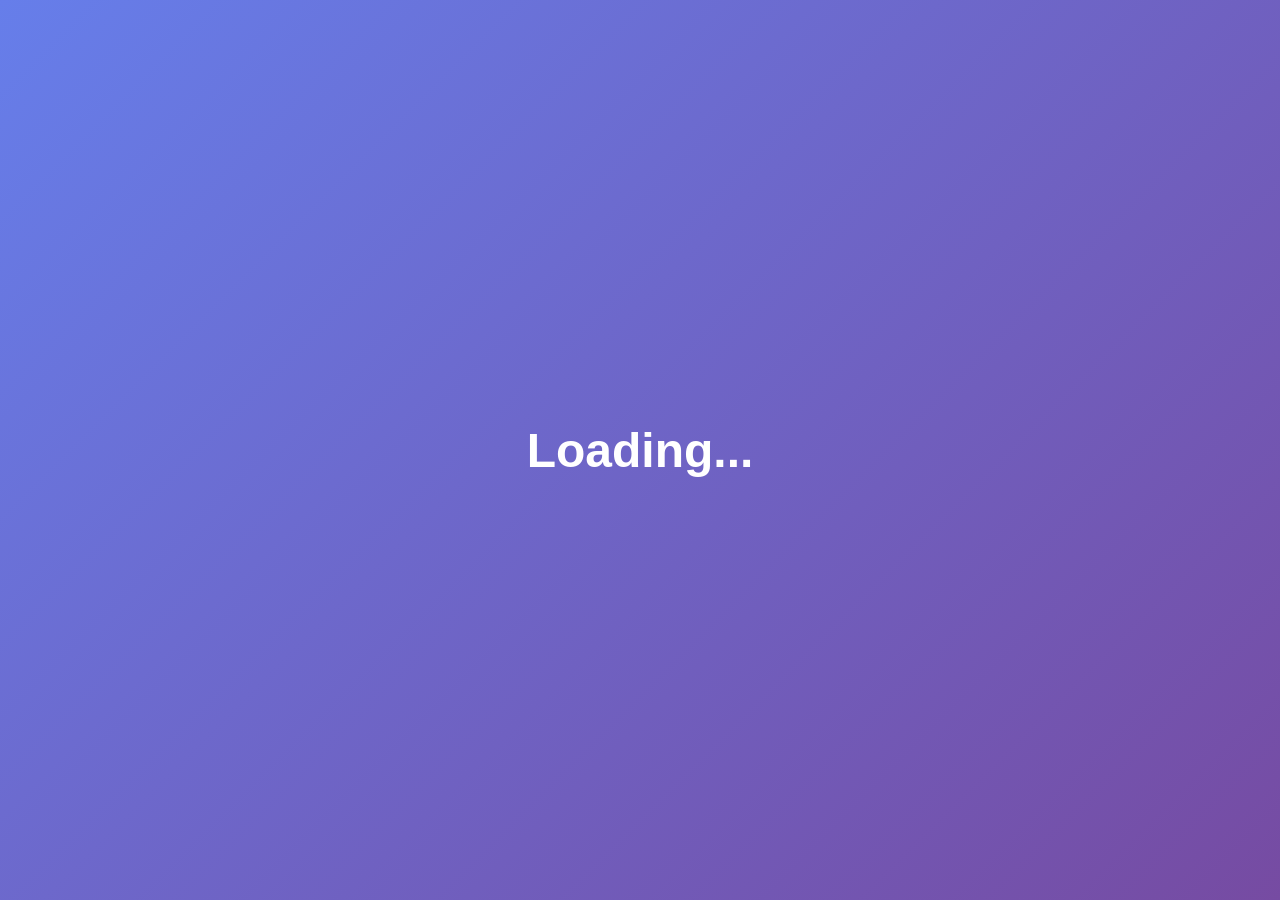
==== index.html @ 4d38db15 "Update index.html" ====
<!DOCTYPE html>
<html lang="en">
<head>
  <meta charset="UTF-8" />
  <meta name="viewport" content="width=device-width, initial-scale=1.0"/>
  <title>Loading</title>
  <style>
    body {
      margin: 0;
      height: 100vh;
      background: linear-gradient(135deg, #667eea, #764ba2);
      display: flex;
      justify-content: center;
      align-items: center;
      font-family: 'Segoe UI', Tahoma, Geneva, Verdana, sans-serif;
      color: white;
      overflow: hidden;
    }

    .loading-text {
      font-size: 3rem;
      font-weight: bold;
      animation: pulse 1.5s ease-in-out infinite;
    }

    @keyframes pulse {
      0%, 100% {
        opacity: 0.3;
        transform: scale(1);
      }
      50% {
        opacity: 1;
        transform: scale(1.1);
      }
    }
  </style>
</head>
<body>
  <div class="loading-text">Loading...</div>
</body>
</html>
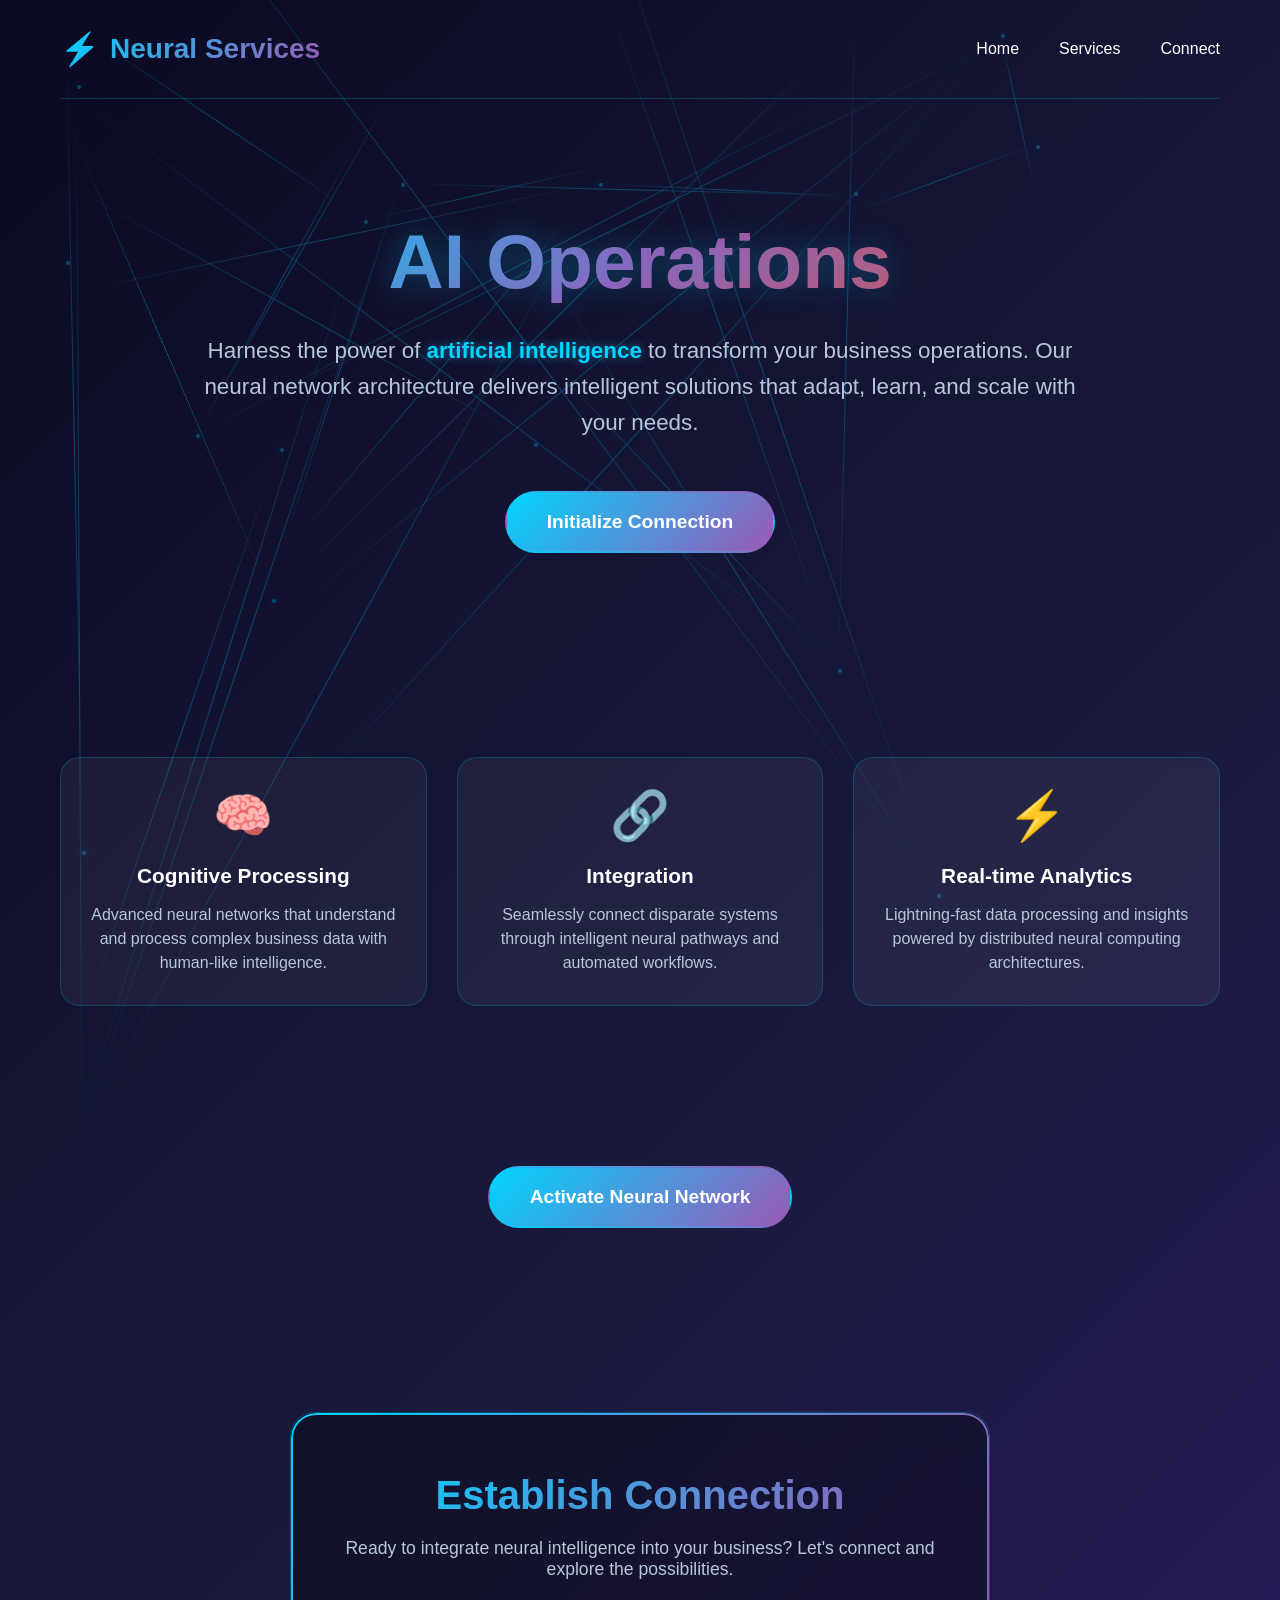
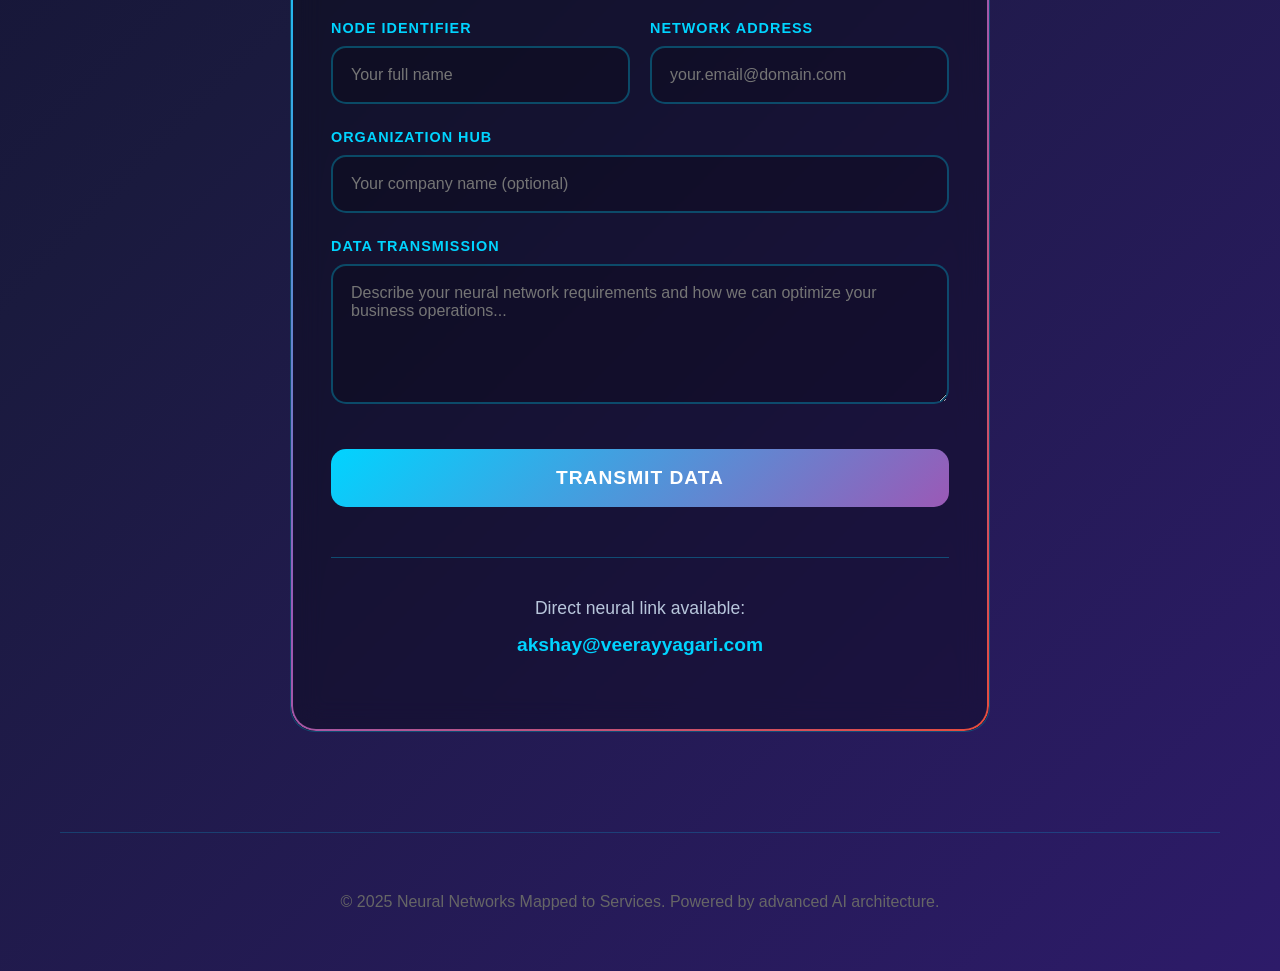
==== commit a8e55802: "Update index.html" ====
--- a/index.html
+++ b/index.html
@@ -1,41 +1,708 @@
 <!DOCTYPE html>
 <html lang="en">
 <head>
-  <meta charset="UTF-8" />
-  <meta name="viewport" content="width=device-width, initial-scale=1.0"/>
-  <title>Loading</title>
-  <style>
-    body {
-      margin: 0;
-      height: 100vh;
-      background: linear-gradient(135deg, #667eea, #764ba2);
-      display: flex;
-      justify-content: center;
-      align-items: center;
-      font-family: 'Segoe UI', Tahoma, Geneva, Verdana, sans-serif;
-      color: white;
-      overflow: hidden;
-    }
-
-    .loading-text {
-      font-size: 3rem;
-      font-weight: bold;
-      animation: pulse 1.5s ease-in-out infinite;
-    }
-
-    @keyframes pulse {
-      0%, 100% {
-        opacity: 0.3;
-        transform: scale(1);
-      }
-      50% {
-        opacity: 1;
-        transform: scale(1.1);
-      }
-    }
-  </style>
+    <meta charset="UTF-8">
+    <meta name="viewport" content="width=device-width, initial-scale=1.0">
+    <title>AI Operations</title>
+    <style>
+        * {
+            margin: 0;
+            padding: 0;
+            box-sizing: border-box;
+        }
+
+        body {
+            font-family: 'Segoe UI', Tahoma, Geneva, Verdana, sans-serif;
+            background: linear-gradient(135deg, #0a0a23 0%, #1a1a3e 50%, #2d1b69 100%);
+            color: #ffffff;
+            min-height: 100vh;
+            overflow-x: hidden;
+            position: relative;
+        }
+
+        /* Neural Network Background Animation */
+        .neural-bg {
+            position: fixed;
+            top: 0;
+            left: 0;
+            width: 100%;
+            height: 100%;
+            pointer-events: none;
+            z-index: 1;
+            opacity: 0.3;
+        }
+
+        .node {
+            position: absolute;
+            width: 4px;
+            height: 4px;
+            background: #00d4ff;
+            border-radius: 50%;
+            box-shadow: 0 0 10px #00d4ff;
+            animation: pulse 2s infinite alternate;
+        }
+
+        .connection {
+            position: absolute;
+            height: 1px;
+            background: linear-gradient(90deg, transparent, #00d4ff, transparent);
+            animation: flow 3s infinite linear;
+        }
+
+        @keyframes pulse {
+            0% { opacity: 0.3; transform: scale(1); }
+            100% { opacity: 1; transform: scale(1.5); }
+        }
+
+        @keyframes flow {
+            0% { opacity: 0; }
+            50% { opacity: 1; }
+            100% { opacity: 0; }
+        }
+
+        .container {
+            max-width: 1200px;
+            margin: 0 auto;
+            padding: 0 20px;
+            position: relative;
+            z-index: 2;
+        }
+
+        header {
+            padding: 30px 0;
+            display: flex;
+            justify-content: space-between;
+            align-items: center;
+            border-bottom: 1px solid rgba(0, 212, 255, 0.2);
+        }
+
+        .logo {
+            font-size: 28px;
+            font-weight: bold;
+            background: linear-gradient(135deg, #00d4ff 0%, #9b59b6 100%);
+            -webkit-background-clip: text;
+            -webkit-text-fill-color: transparent;
+            background-clip: text;
+            display: flex;
+            align-items: center;
+            gap: 10px;
+        }
+
+        .logo::before {
+            content: '⚡';
+            font-size: 32px;
+            color: #00d4ff;
+            animation: rotate 4s linear infinite;
+        }
+
+        @keyframes rotate {
+            0% { transform: rotate(0deg); }
+            100% { transform: rotate(360deg); }
+        }
+
+        nav {
+            display: flex;
+            gap: 40px;
+        }
+
+        nav a {
+            color: #ffffff;
+            text-decoration: none;
+            font-weight: 500;
+            transition: all 0.3s ease;
+            position: relative;
+            padding: 10px 0;
+        }
+
+        nav a::after {
+            content: '';
+            position: absolute;
+            bottom: 0;
+            left: 0;
+            width: 0;
+            height: 2px;
+            background: linear-gradient(90deg, #00d4ff, #9b59b6);
+            transition: width 0.3s ease;
+        }
+
+        nav a:hover::after {
+            width: 100%;
+        }
+
+        nav a:hover {
+            color: #00d4ff;
+        }
+
+        .hero {
+            text-align: center;
+            padding: 120px 0;
+            max-width: 900px;
+            margin: 0 auto;
+        }
+
+        .hero h1 {
+            font-size: clamp(3rem, 6vw, 5rem);
+            font-weight: 800;
+            line-height: 1.1;
+            margin-bottom: 30px;
+            background: linear-gradient(135deg, #00d4ff 0%, #9b59b6 50%, #e74c3c 100%);
+            -webkit-background-clip: text;
+            -webkit-text-fill-color: transparent;
+            background-clip: text;
+            text-shadow: 0 0 30px rgba(0, 212, 255, 0.3);
+        }
+
+        .hero .subtitle {
+            font-size: 1.4rem;
+            color: #b8c6db;
+            margin-bottom: 50px;
+            line-height: 1.6;
+            font-weight: 300;
+        }
+
+        .highlight {
+            color: #00d4ff;
+            font-weight: 600;
+            text-shadow: 0 0 10px rgba(0, 212, 255, 0.5);
+        }
+
+        .services-grid {
+            display: grid;
+            grid-template-columns: repeat(auto-fit, minmax(250px, 1fr));
+            gap: 30px;
+            margin: 80px 0;
+        }
+
+        .service-card {
+            background: rgba(255, 255, 255, 0.05);
+            border: 1px solid rgba(0, 212, 255, 0.2);
+            border-radius: 20px;
+            padding: 30px;
+            text-align: center;
+            transition: all 0.3s ease;
+            position: relative;
+            overflow: hidden;
+        }
+
+        .service-card::before {
+            content: '';
+            position: absolute;
+            top: -50%;
+            left: -50%;
+            width: 200%;
+            height: 200%;
+            background: conic-gradient(from 0deg, transparent, rgba(0, 212, 255, 0.1), transparent);
+            animation: rotate 6s linear infinite;
+            opacity: 0;
+            transition: opacity 0.3s ease;
+        }
+
+        .service-card:hover::before {
+            opacity: 1;
+        }
+
+        .service-card:hover {
+            transform: translateY(-10px);
+            border-color: #00d4ff;
+            box-shadow: 0 20px 40px rgba(0, 212, 255, 0.2);
+        }
+
+        .service-icon {
+            font-size: 3rem;
+            margin-bottom: 20px;
+            color: #00d4ff;
+        }
+
+        .service-card h3 {
+            font-size: 1.3rem;
+            margin-bottom: 15px;
+            color: #ffffff;
+        }
+
+        .service-card p {
+            color: #b8c6db;
+            line-height: 1.5;
+        }
+
+        .cta-section {
+            text-align: center;
+            padding: 80px 0;
+        }
+
+        .cta-button {
+            display: inline-block;
+            background: linear-gradient(135deg, #00d4ff 0%, #9b59b6 100%);
+            color: white;
+            padding: 18px 40px;
+            border-radius: 50px;
+            text-decoration: none;
+            font-weight: 600;
+            font-size: 1.2rem;
+            transition: all 0.3s ease;
+            border: 2px solid transparent;
+            position: relative;
+            overflow: hidden;
+        }
+
+        .cta-button::before {
+            content: '';
+            position: absolute;
+            top: 0;
+            left: -100%;
+            width: 100%;
+            height: 100%;
+            background: linear-gradient(90deg, transparent, rgba(255,255,255,0.3), transparent);
+            transition: left 0.5s;
+        }
+
+        .cta-button:hover::before {
+            left: 100%;
+        }
+
+        .cta-button:hover {
+            transform: translateY(-3px) scale(1.05);
+            box-shadow: 0 15px 30px rgba(0, 212, 255, 0.4);
+        }
+
+        .contact-section {
+            background: rgba(0, 0, 0, 0.3);
+            border: 1px solid rgba(0, 212, 255, 0.3);
+            border-radius: 25px;
+            padding: 60px 40px;
+            margin: 100px auto;
+            max-width: 700px;
+            backdrop-filter: blur(15px);
+            position: relative;
+        }
+
+        .contact-section::before {
+            content: '';
+            position: absolute;
+            top: 0;
+            left: 0;
+            right: 0;
+            bottom: 0;
+            border-radius: 25px;
+            padding: 2px;
+            background: linear-gradient(135deg, #00d4ff, #9b59b6, #e74c3c);
+            mask: linear-gradient(#fff 0 0) content-box, linear-gradient(#fff 0 0);
+            mask-composite: exclude;
+            -webkit-mask-composite: xor;
+        }
+
+        .contact-section h2 {
+            text-align: center;
+            font-size: 2.5rem;
+            margin-bottom: 20px;
+            background: linear-gradient(135deg, #00d4ff 0%, #9b59b6 100%);
+            -webkit-background-clip: text;
+            -webkit-text-fill-color: transparent;
+            background-clip: text;
+        }
+
+        .contact-section .subtitle {
+            text-align: center;
+            color: #b8c6db;
+            margin-bottom: 40px;
+            font-size: 1.1rem;
+        }
+
+        .contact-form {
+            display: flex;
+            flex-direction: column;
+            gap: 25px;
+        }
+
+        .form-row {
+            display: grid;
+            grid-template-columns: 1fr 1fr;
+            gap: 20px;
+        }
+
+        .form-group {
+            display: flex;
+            flex-direction: column;
+        }
+
+        .form-group label {
+            margin-bottom: 10px;
+            color: #00d4ff;
+            font-weight: 600;
+            font-size: 0.9rem;
+            text-transform: uppercase;
+            letter-spacing: 1px;
+        }
+
+        .form-group input,
+        .form-group textarea {
+            padding: 18px;
+            border: 2px solid rgba(0, 212, 255, 0.3);
+            border-radius: 15px;
+            background: rgba(0, 0, 0, 0.2);
+            color: #ffffff;
+            font-size: 1rem;
+            transition: all 0.3s ease;
+            font-family: inherit;
+        }
+
+        .form-group input:focus,
+        .form-group textarea:focus {
+            outline: none;
+            border-color: #00d4ff;
+            background: rgba(0, 212, 255, 0.1);
+            box-shadow: 0 0 20px rgba(0, 212, 255, 0.3);
+        }
+
+        .form-group textarea {
+            resize: vertical;
+            min-height: 140px;
+        }
+
+        .submit-button {
+            background: linear-gradient(135deg, #00d4ff 0%, #9b59b6 100%);
+            color: white;
+            padding: 18px 40px;
+            border: none;
+            border-radius: 15px;
+            font-weight: 600;
+            font-size: 1.2rem;
+            cursor: pointer;
+            transition: all 0.3s ease;
+            margin-top: 20px;
+            text-transform: uppercase;
+            letter-spacing: 1px;
+        }
+
+        .submit-button:hover {
+            transform: translateY(-3px);
+            box-shadow: 0 15px 30px rgba(0, 212, 255, 0.4);
+        }
+
+        .contact-info {
+            text-align: center;
+            margin-top: 50px;
+            padding-top: 40px;
+            border-top: 1px solid rgba(0, 212, 255, 0.3);
+        }
+
+        .contact-info p {
+            color: #b8c6db;
+            margin-bottom: 15px;
+            font-size: 1.1rem;
+        }
+
+        .contact-info a {
+            color: #00d4ff;
+            text-decoration: none;
+            font-weight: 600;
+            font-size: 1.2rem;
+            transition: all 0.3s ease;
+        }
+
+        .contact-info a:hover {
+            text-shadow: 0 0 10px rgba(0, 212, 255, 0.8);
+            transform: scale(1.05);
+            display: inline-block;
+        }
+
+        footer {
+            text-align: center;
+            padding: 60px 0;
+            color: #666666;
+            border-top: 1px solid rgba(0, 212, 255, 0.2);
+            margin-top: 100px;
+        }
+
+        .success-message {
+            background: linear-gradient(135deg, #27ae60 0%, #2ecc71 100%);
+            color: white;
+            padding: 20px;
+            border-radius: 15px;
+            text-align: center;
+            margin-bottom: 30px;
+            display: none;
+            font-weight: 600;
+        }
+
+        /* Mobile responsiveness */
+        @media (max-width: 768px) {
+            nav {
+                display: none;
+            }
+
+            .hero {
+                padding: 80px 0;
+            }
+
+            .contact-section {
+                margin: 60px 20px;
+                padding: 40px 25px;
+            }
+
+            .form-row {
+                grid-template-columns: 1fr;
+            }
+
+            .services-grid {
+                grid-template-columns: 1fr;
+                gap: 20px;
+            }
+
+            .hero h1 {
+                font-size: 2.5rem;
+            }
+        }
+
+        /* Additional neural network styling */
+        .network-visualization {
+            position: absolute;
+            top: 50%;
+            left: 50%;
+            transform: translate(-50%, -50%);
+            width: 300px;
+            height: 300px;
+            opacity: 0.1;
+            pointer-events: none;
+        }
+
+        .network-node {
+            position: absolute;
+            width: 8px;
+            height: 8px;
+            background: #00d4ff;
+            border-radius: 50%;
+            box-shadow: 0 0 15px #00d4ff;
+        }
+    </style>
 </head>
 <body>
-  <div class="loading-text">Loading...</div>
+    <div class="neural-bg" id="neuralBg"></div>
+    
+    <div class="container">
+        <header>
+            <div class="logo">Neural Services</div>
+            <nav>
+                <a href="#home">Home</a>
+                <a href="#services">Services</a>
+                <a href="#contact">Connect</a>
+            </nav>
+        </header>
+
+        <main>
+            <section class="hero" id="home">
+                <h1>AI Operations</h1>
+                <p class="subtitle">Harness the power of <span class="highlight">artificial intelligence</span> to transform your business operations. Our neural network architecture delivers intelligent solutions that adapt, learn, and scale with your needs.</p>
+                <a href="#contact" class="cta-button">Initialize Connection</a>
+            </section>
+
+            <section class="services-grid" id="services">
+                <div class="service-card">
+                    <div class="service-icon">🧠</div>
+                    <h3>Cognitive Processing</h3>
+                    <p>Advanced neural networks that understand and process complex business data with human-like intelligence.</p>
+                </div>
+                <div class="service-card">
+                    <div class="service-icon">🔗</div>
+                    <h3>Integration</h3>
+                    <p>Seamlessly connect disparate systems through intelligent neural pathways and automated workflows.</p>
+                </div>
+                <div class="service-card">
+                    <div class="service-icon">⚡</div>
+                    <h3>Real-time Analytics</h3>
+                    <p>Lightning-fast data processing and insights powered by distributed neural computing architectures.</p>
+                </div>
+
+            </section>
+
+            <section class="cta-section">
+                <a href="#contact" class="cta-button">Activate Neural Network</a>
+            </section>
+
+            <section class="contact-section" id="contact">
+                <h2>Establish Connection</h2>
+                <p class="subtitle">Ready to integrate neural intelligence into your business? Let's connect and explore the possibilities.</p>
+                
+                <div class="success-message" id="successMessage">
+                    Neural connection established! Your message has been transmitted successfully.
+                </div>
+                
+                <form class="contact-form" id="contactForm">
+                    <div class="form-row">
+                        <div class="form-group">
+                            <label for="name">Node Identifier</label>
+                            <input type="text" id="name" name="name" placeholder="Your full name" required>
+                        </div>
+                        <div class="form-group">
+                            <label for="email">Network Address</label>
+                            <input type="email" id="email" name="email" placeholder="your.email@domain.com" required>
+                        </div>
+                    </div>
+                    
+                    <div class="form-group">
+                        <label for="company">Organization Hub</label>
+                        <input type="text" id="company" name="company" placeholder="Your company name (optional)">
+                    </div>
+                    
+                    <div class="form-group">
+                        <label for="message">Data Transmission</label>
+                        <textarea id="message" name="message" placeholder="Describe your neural network requirements and how we can optimize your business operations..." required></textarea>
+                    </div>
+                    
+                    <button type="submit" class="submit-button">Transmit Data</button>
+                </form>
+                
+                <div class="contact-info">
+                    <p>Direct neural link available:</p>
+                    <p><a href="mailto:akshay@veerayyagari.com">akshay@veerayyagari.com</a></p>
+                </div>
+            </section>
+        </main>
+
+        <footer>
+            <p>&copy; 2025 Neural Networks Mapped to Services. Powered by advanced AI architecture.</p>
+        </footer>
+    </div>
+
+    <script>
+        // Create animated neural network background
+        function createNeuralNetwork() {
+            const neuralBg = document.getElementById('neuralBg');
+            const nodeCount = 15;
+            const nodes = [];
+
+            // Create nodes
+            for (let i = 0; i < nodeCount; i++) {
+                const node = document.createElement('div');
+                node.className = 'node';
+                node.style.left = Math.random() * 100 + '%';
+                node.style.top = Math.random() * 100 + '%';
+                node.style.animationDelay = Math.random() * 2 + 's';
+                neuralBg.appendChild(node);
+                nodes.push(node);
+            }
+
+            // Create connections between nodes
+            for (let i = 0; i < nodes.length; i++) {
+                for (let j = i + 1; j < nodes.length; j++) {
+                    if (Math.random() > 0.7) { // 30% chance of connection
+                        const connection = document.createElement('div');
+                        connection.className = 'connection';
+                        
+                        const rect1 = nodes[i].getBoundingClientRect();
+                        const rect2 = nodes[j].getBoundingClientRect();
+                        
+                        const x1 = parseFloat(nodes[i].style.left);
+                        const y1 = parseFloat(nodes[i].style.top);
+                        const x2 = parseFloat(nodes[j].style.left);
+                        const y2 = parseFloat(nodes[j].style.top);
+                        
+                        const length = Math.sqrt(Math.pow(x2 - x1, 2) + Math.pow(y2 - y1, 2));
+                        const angle = Math.atan2(y2 - y1, x2 - x1) * 180 / Math.PI;
+                        
+                        connection.style.width = length + 'vw';
+                        connection.style.left = x1 + '%';
+                        connection.style.top = y1 + '%';
+                        connection.style.transform = `rotate(${angle}deg)`;
+                        connection.style.transformOrigin = '0 0';
+                        connection.style.animationDelay = Math.random() * 3 + 's';
+                        
+                        neuralBg.appendChild(connection);
+                    }
+                }
+            }
+        }
+
+        // Smooth scrolling for navigation links
+        document.querySelectorAll('a[href^="#"]').forEach(anchor => {
+            anchor.addEventListener('click', function (e) {
+                e.preventDefault();
+                const target = document.querySelector(this.getAttribute('href'));
+                if (target) {
+                    target.scrollIntoView({
+                        behavior: 'smooth',
+                        block: 'start'
+                    });
+                }
+            });
+        });
+
+        // Form submission handler
+        document.getElementById('contactForm').addEventListener('submit', function(e) {
+            e.preventDefault();
+            
+            // Get form data
+            const formData = new FormData(this);
+            const name = formData.get('name');
+            const email = formData.get('email');
+            const company = formData.get('company');
+            const message = formData.get('message');
+            
+            // Create mailto link with form data
+            const subject = encodeURIComponent('Neural Network Service Inquiry from ' + name);
+            const body = encodeURIComponent(
+                `Neural Node Identifier: ${name}\n` +
+                `Network Address: ${email}\n` +
+                `Organization Hub: ${company || 'Independent Node'}\n\n` +
+                `Data Transmission:\n${message}\n\n` +
+                `---\nTransmitted via Neural Networks Mapped to Services`
+            );
+            
+            const mailtoLink = `mailto:akshay@veerayyagari.com?subject=${subject}&body=${body}`;
+            
+            // Open email client
+            window.location.href = mailtoLink;
+            
+            // Show success message
+            document.getElementById('successMessage').style.display = 'block';
+            
+            // Reset form
+            this.reset();
+            
+            // Hide success message after 6 seconds
+            setTimeout(() => {
+                document.getElementById('successMessage').style.display = 'none';
+            }, 6000);
+        });
+
+        // Initialize neural network background
+        window.addEventListener('load', createNeuralNetwork);
+
+        // Add interactive cursor effect
+        document.addEventListener('mousemove', function(e) {
+            const cursor = document.querySelector('.neural-cursor');
+            if (!cursor) {
+                const newCursor = document.createElement('div');
+                newCursor.className = 'neural-cursor';
+                newCursor.style.cssText = `
+                    position: fixed;
+                    width: 30px;
+                    height: 30px;
+                    background: radial-gradient(circle, rgba(0,212,255,0.2) 0%, transparent 70%);
+                    border: 1px solid rgba(0,212,255,0.3);
+                    border-radius: 50%;
+                    pointer-events: none;
+                    z-index: 9999;
+                    transition: transform 0.1s ease;
+                `;
+                document.body.appendChild(newCursor);
+            }
+            
+            const cursorElement = document.querySelector('.neural-cursor');
+            cursorElement.style.left = e.clientX - 15 + 'px';
+            cursorElement.style.top = e.clientY - 15 + 'px';
+        });
+
+        // Add hover effects for service cards
+        document.querySelectorAll('.service-card').forEach(card => {
+            card.addEventListener('mouseenter', function() {
+                this.style.transform = 'translateY(-10px) scale(1.02)';
+            });
+            
+            card.addEventListener('mouseleave', function() {
+                this.style.transform = 'translateY(0) scale(1)';
+            });
+        });
+    </script>
 </body>
 </html>
+
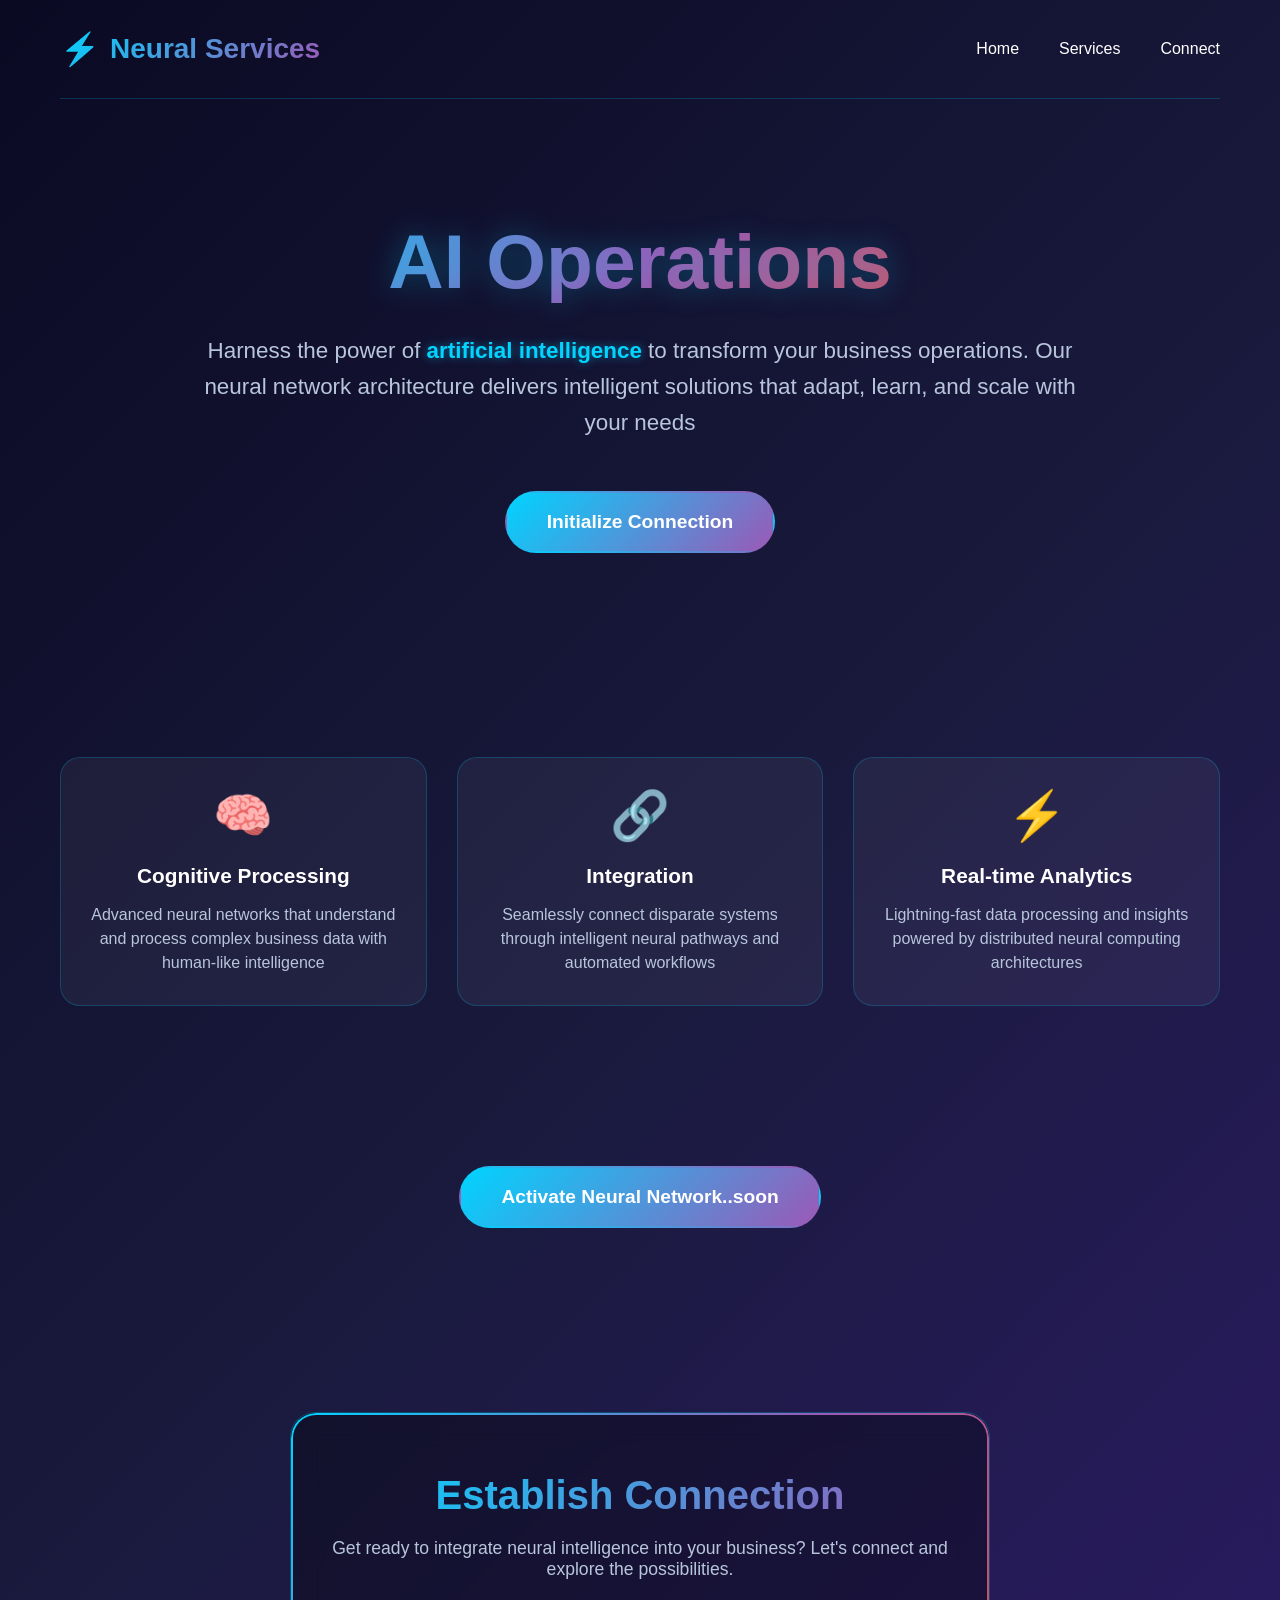
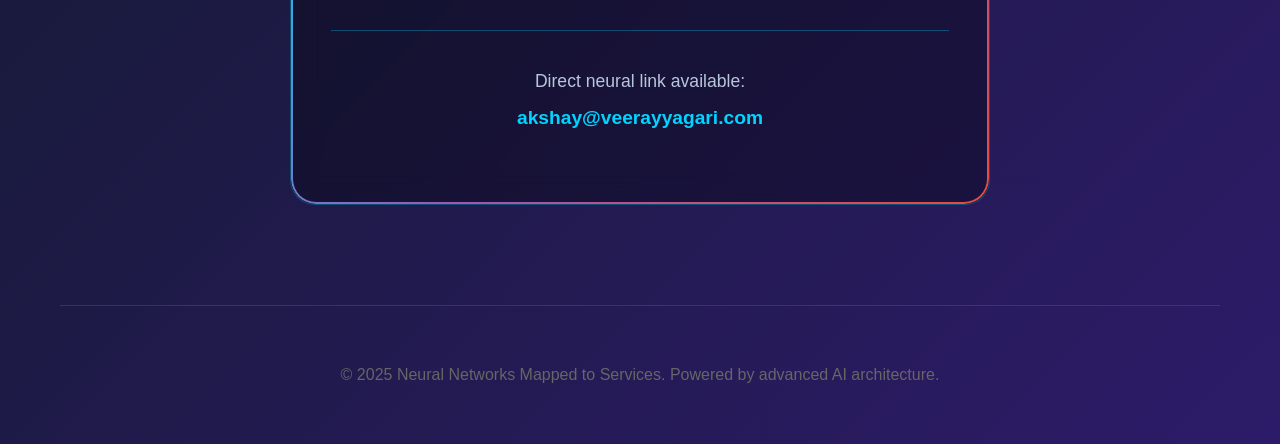
==== commit 3db3bb6f: "Update index.html" ====
--- a/index.html
+++ b/index.html
@@ -491,7 +491,7 @@
         <main>
             <section class="hero" id="home">
                 <h1>AI Operations</h1>
-                <p class="subtitle">Harness the power of <span class="highlight">artificial intelligence</span> to transform your business operations. Our neural network architecture delivers intelligent solutions that adapt, learn, and scale with your needs.</p>
+                <p class="subtitle">Harness the power of <span class="highlight">artificial intelligence</span> to transform your business operations. Our neural network architecture delivers intelligent solutions that adapt, learn, and scale with your needs</p>
                 <a href="#contact" class="cta-button">Initialize Connection</a>
             </section>
 
@@ -499,57 +499,32 @@
                 <div class="service-card">
                     <div class="service-icon">🧠</div>
                     <h3>Cognitive Processing</h3>
-                    <p>Advanced neural networks that understand and process complex business data with human-like intelligence.</p>
+                    <p>Advanced neural networks that understand and process complex business data with human-like intelligence</p>
                 </div>
                 <div class="service-card">
                     <div class="service-icon">🔗</div>
                     <h3>Integration</h3>
-                    <p>Seamlessly connect disparate systems through intelligent neural pathways and automated workflows.</p>
+                    <p>Seamlessly connect disparate systems through intelligent neural pathways and automated workflows</p>
                 </div>
                 <div class="service-card">
                     <div class="service-icon">⚡</div>
                     <h3>Real-time Analytics</h3>
-                    <p>Lightning-fast data processing and insights powered by distributed neural computing architectures.</p>
+                    <p>Lightning-fast data processing and insights powered by distributed neural computing architectures</p>
                 </div>
 
             </section>
 
             <section class="cta-section">
-                <a href="#contact" class="cta-button">Activate Neural Network</a>
+                <a href="#contact" class="cta-button">Activate Neural Network..soon</a>
             </section>
 
             <section class="contact-section" id="contact">
                 <h2>Establish Connection</h2>
-                <p class="subtitle">Ready to integrate neural intelligence into your business? Let's connect and explore the possibilities.</p>
+                <p class="subtitle">Get ready to integrate neural intelligence into your business? Let's connect and explore the possibilities.</p>
                 
-                <div class="success-message" id="successMessage">
-                    Neural connection established! Your message has been transmitted successfully.
-                </div>
+    
                 
-                <form class="contact-form" id="contactForm">
-                    <div class="form-row">
-                        <div class="form-group">
-                            <label for="name">Node Identifier</label>
-                            <input type="text" id="name" name="name" placeholder="Your full name" required>
-                        </div>
-                        <div class="form-group">
-                            <label for="email">Network Address</label>
-                            <input type="email" id="email" name="email" placeholder="your.email@domain.com" required>
-                        </div>
-                    </div>
-                    
-                    <div class="form-group">
-                        <label for="company">Organization Hub</label>
-                        <input type="text" id="company" name="company" placeholder="Your company name (optional)">
-                    </div>
-                    
-                    <div class="form-group">
-                        <label for="message">Data Transmission</label>
-                        <textarea id="message" name="message" placeholder="Describe your neural network requirements and how we can optimize your business operations..." required></textarea>
-                    </div>
-                    
-                    <button type="submit" class="submit-button">Transmit Data</button>
-                </form>
+                
                 
                 <div class="contact-info">
                     <p>Direct neural link available:</p>
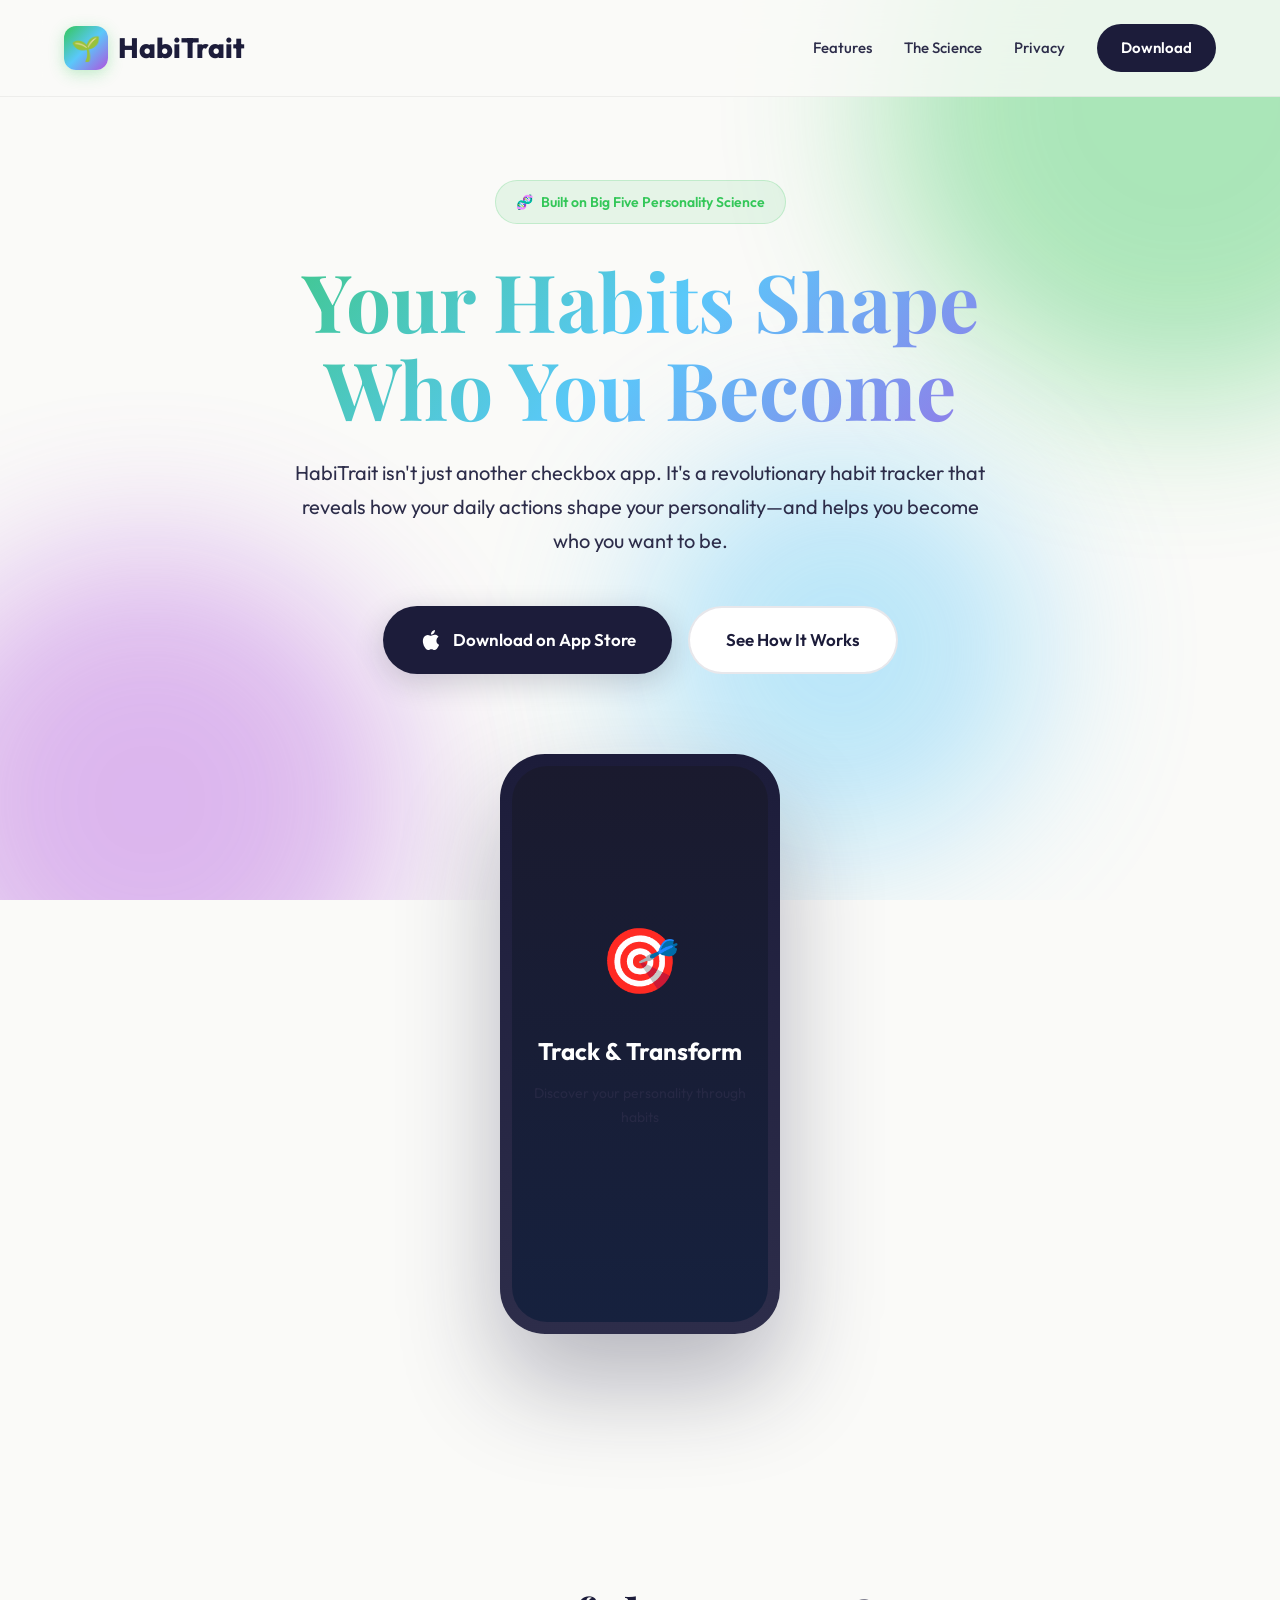
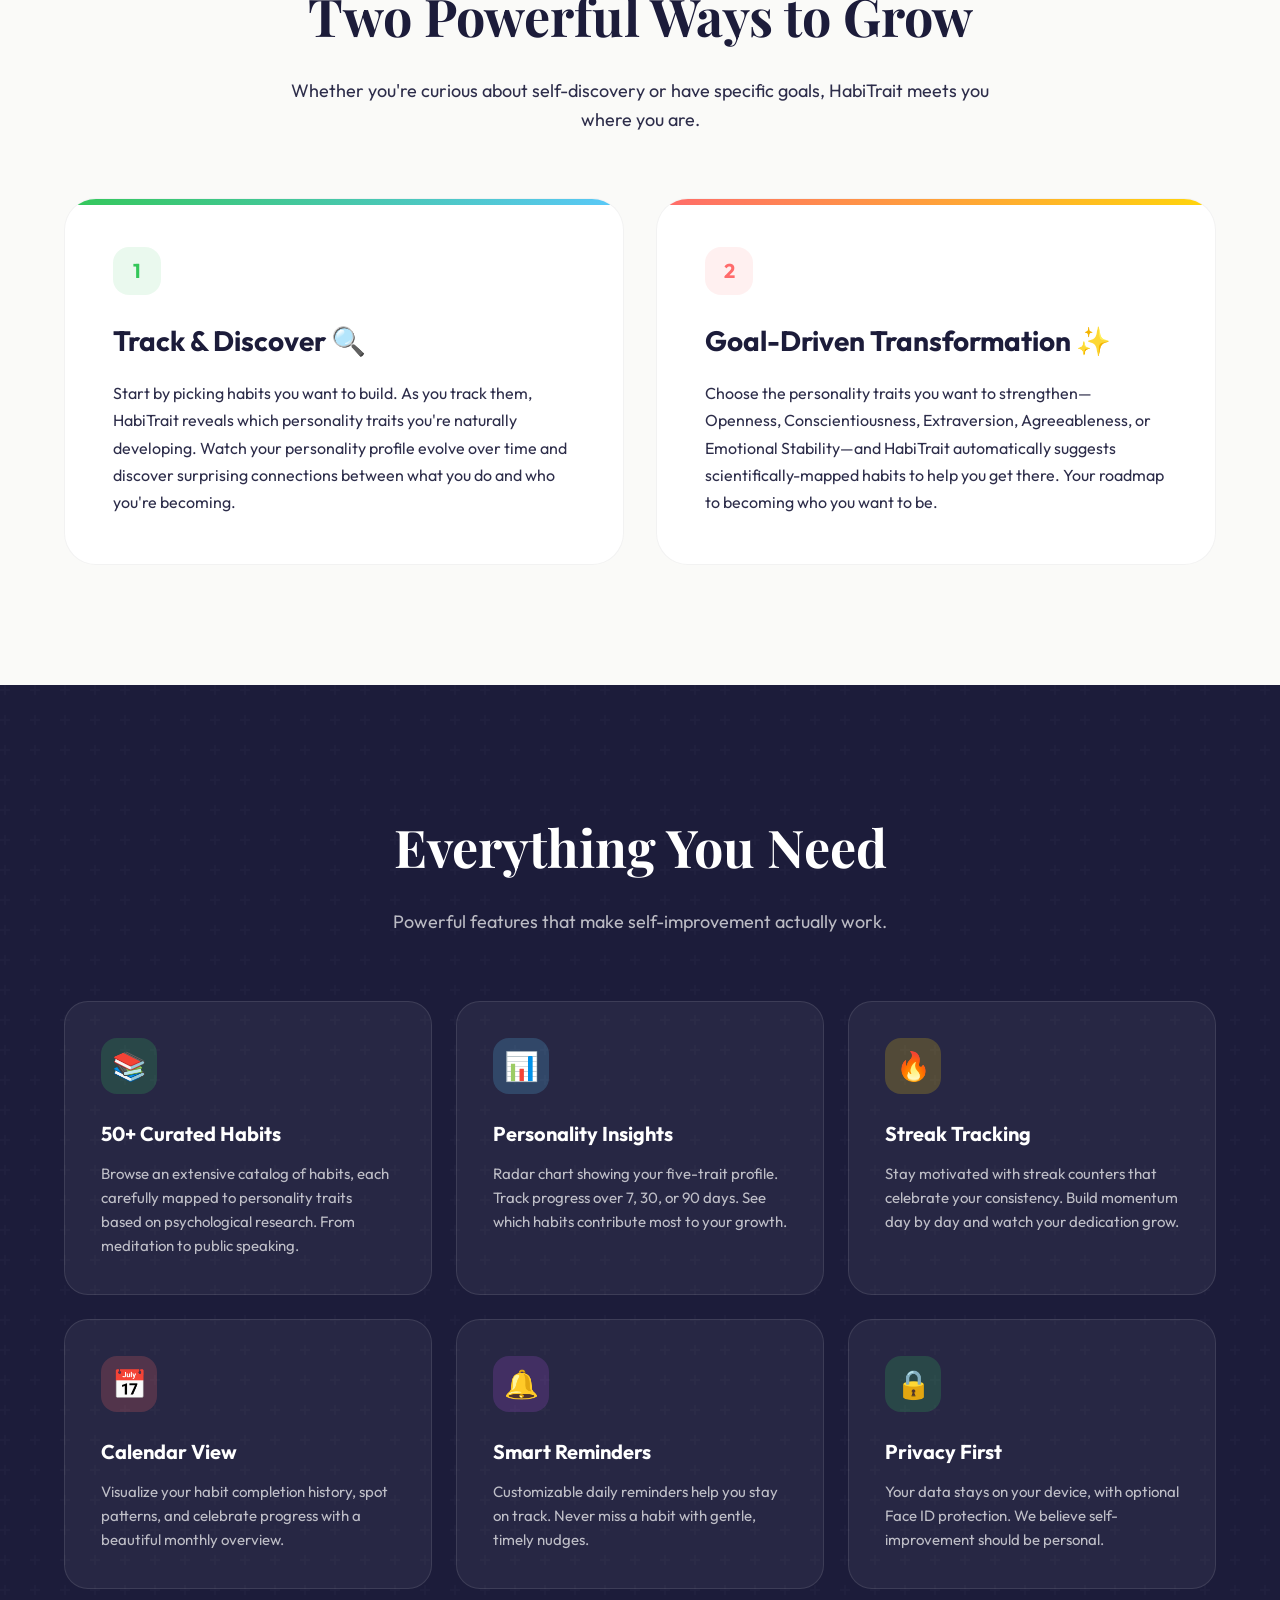
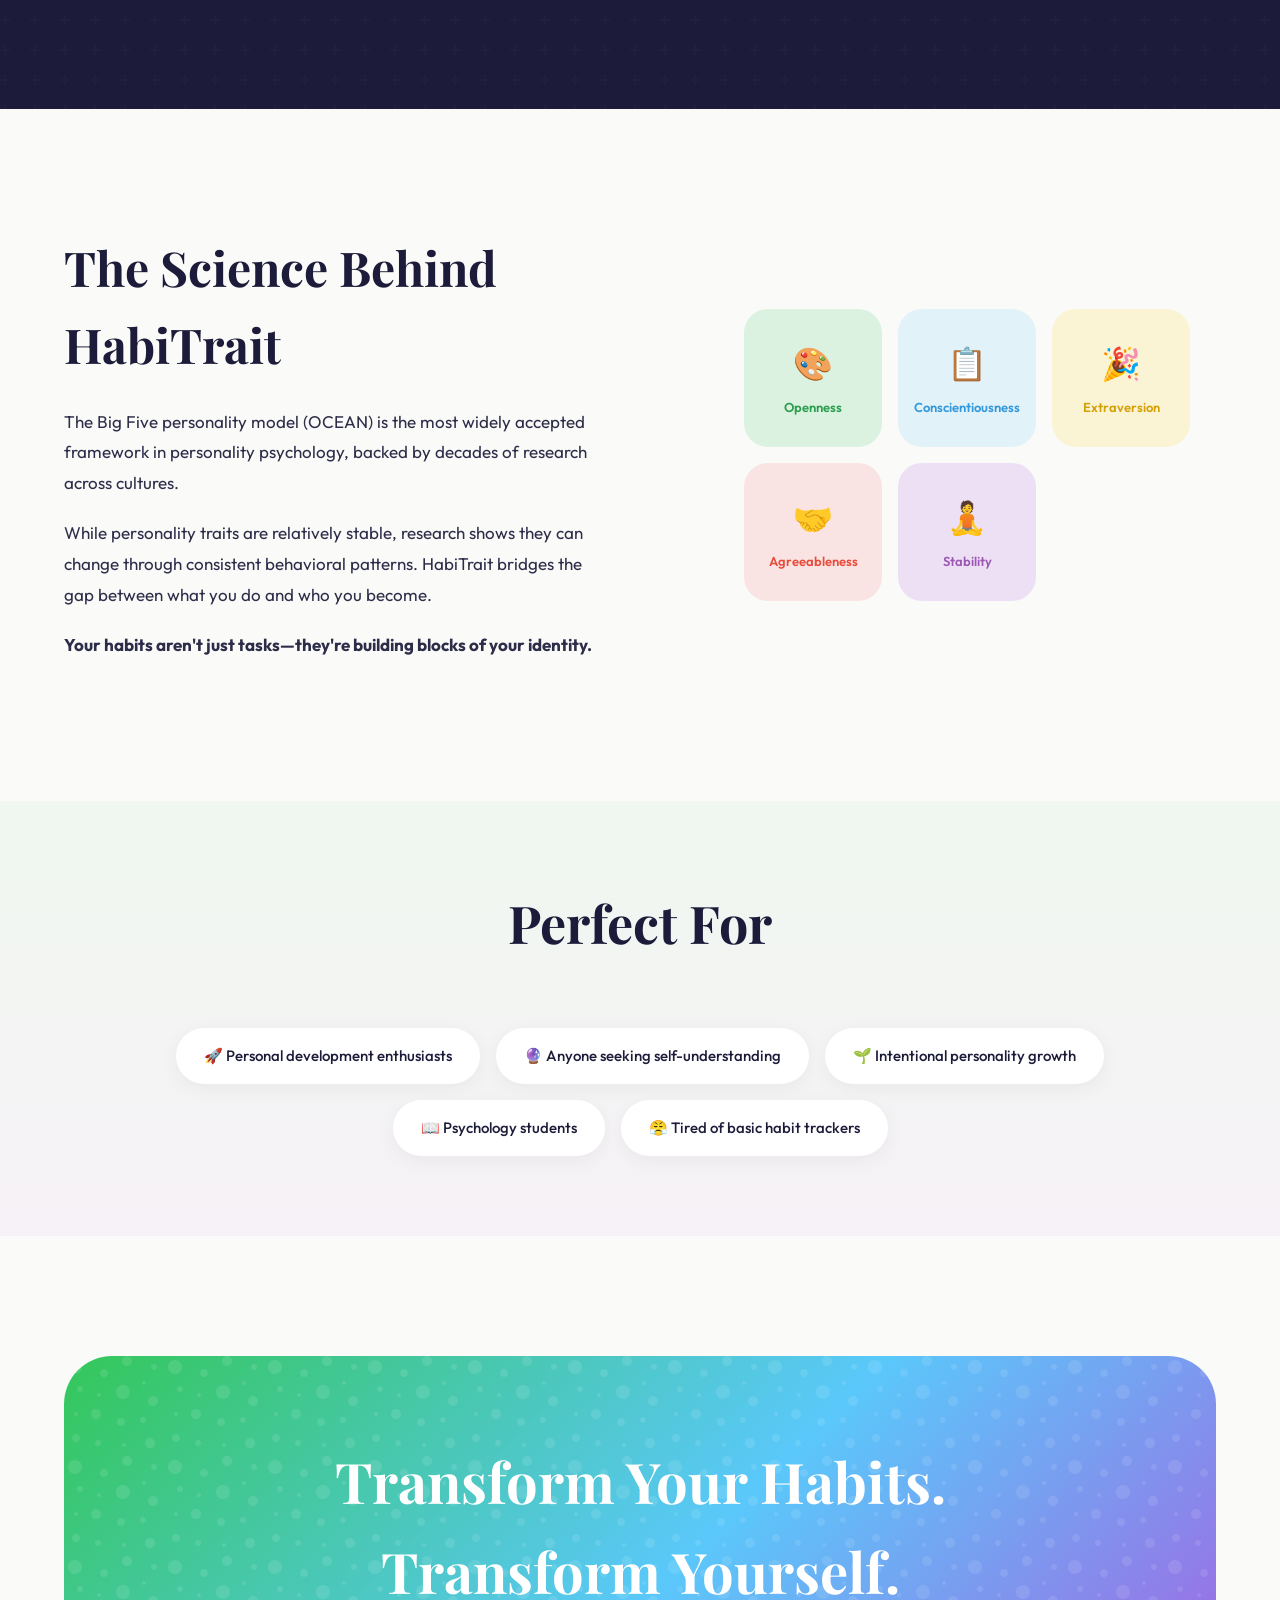
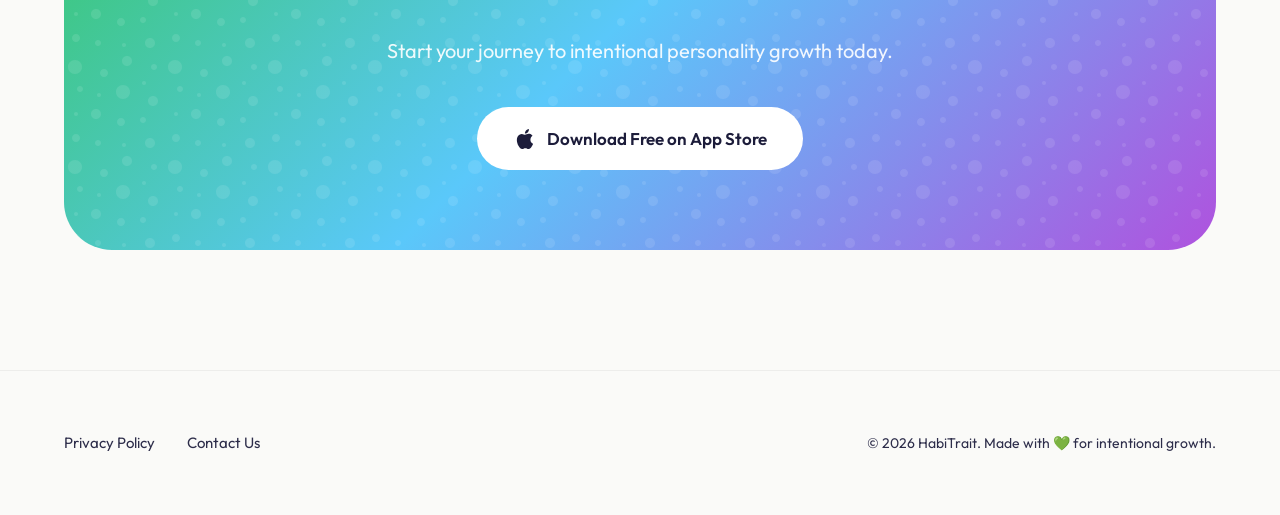
==== commit 8c251f16: "✨ HabiTrait landing page - habit tracker meets personality science" ====
--- a/index.html
+++ b/index.html
@@ -3,8 +3,26 @@
 <head>
     <meta charset="UTF-8">
     <meta name="viewport" content="width=device-width, initial-scale=1.0">
-    <title>AI Operations</title>
+    <title>HabiTrait – Transform Your Habits, Transform Yourself</title>
+    <meta name="description" content="HabiTrait is a revolutionary habit tracker grounded in the Big Five personality model. Discover how your habits shape who you become.">
+    <meta name="keywords" content="habit tracker, personality, Big Five, OCEAN, self-improvement, iOS app">
+    <link rel="preconnect" href="https://fonts.googleapis.com">
+    <link rel="preconnect" href="https://fonts.gstatic.com" crossorigin>
+    <link href="https://fonts.googleapis.com/css2?family=Outfit:wght@300;400;500;600;700;800&family=Playfair+Display:wght@600;700&display=swap" rel="stylesheet">
     <style>
+        :root {
+            --mint: #34C759;
+            --coral: #FF6B6B;
+            --sky: #5AC8FA;
+            --lavender: #AF52DE;
+            --gold: #FFD60A;
+            --navy: #1C1C3A;
+            --slate: #2D2D4A;
+            --cream: #FAFAF8;
+            --gradient-primary: linear-gradient(135deg, #34C759 0%, #5AC8FA 50%, #AF52DE 100%);
+            --gradient-warm: linear-gradient(135deg, #FF6B6B 0%, #FFD60A 100%);
+        }
+
         * {
             margin: 0;
             padding: 0;
@@ -12,672 +30,917 @@
         }
 
         body {
-            font-family: 'Segoe UI', Tahoma, Geneva, Verdana, sans-serif;
-            background: linear-gradient(135deg, #0a0a23 0%, #1a1a3e 50%, #2d1b69 100%);
-            color: #ffffff;
-            min-height: 100vh;
+            font-family: 'Outfit', -apple-system, BlinkMacSystemFont, sans-serif;
+            background: var(--cream);
+            color: var(--navy);
             overflow-x: hidden;
-            position: relative;
-        }
-
-        /* Neural Network Background Animation */
-        .neural-bg {
+            line-height: 1.6;
+        }
+
+        /* Animated Background */
+        .bg-shapes {
             position: fixed;
             top: 0;
             left: 0;
             width: 100%;
             height: 100%;
             pointer-events: none;
-            z-index: 1;
-            opacity: 0.3;
-        }
-
-        .node {
+            z-index: 0;
+            overflow: hidden;
+        }
+
+        .shape {
             position: absolute;
-            width: 4px;
-            height: 4px;
-            background: #00d4ff;
             border-radius: 50%;
-            box-shadow: 0 0 10px #00d4ff;
-            animation: pulse 2s infinite alternate;
-        }
-
-        .connection {
-            position: absolute;
-            height: 1px;
-            background: linear-gradient(90deg, transparent, #00d4ff, transparent);
-            animation: flow 3s infinite linear;
-        }
-
-        @keyframes pulse {
-            0% { opacity: 0.3; transform: scale(1); }
-            100% { opacity: 1; transform: scale(1.5); }
-        }
-
-        @keyframes flow {
-            0% { opacity: 0; }
-            50% { opacity: 1; }
-            100% { opacity: 0; }
+            filter: blur(80px);
+            opacity: 0.4;
+            animation: float 20s infinite ease-in-out;
+        }
+
+        .shape-1 {
+            width: 600px;
+            height: 600px;
+            background: var(--mint);
+            top: -200px;
+            right: -200px;
+            animation-delay: 0s;
+        }
+
+        .shape-2 {
+            width: 500px;
+            height: 500px;
+            background: var(--lavender);
+            bottom: -150px;
+            left: -100px;
+            animation-delay: -5s;
+        }
+
+        .shape-3 {
+            width: 400px;
+            height: 400px;
+            background: var(--sky);
+            top: 50%;
+            left: 50%;
+            animation-delay: -10s;
+        }
+
+        @keyframes float {
+            0%, 100% { transform: translate(0, 0) scale(1); }
+            33% { transform: translate(30px, -30px) scale(1.05); }
+            66% { transform: translate(-20px, 20px) scale(0.95); }
         }
 
         .container {
             max-width: 1200px;
             margin: 0 auto;
-            padding: 0 20px;
-            position: relative;
-            z-index: 2;
-        }
-
+            padding: 0 24px;
+            position: relative;
+            z-index: 1;
+        }
+
+        /* Header */
         header {
-            padding: 30px 0;
+            padding: 24px 0;
+            position: fixed;
+            top: 0;
+            left: 0;
+            right: 0;
+            z-index: 100;
+            background: rgba(250, 250, 248, 0.8);
+            backdrop-filter: blur(20px);
+            border-bottom: 1px solid rgba(0,0,0,0.05);
+        }
+
+        header .container {
             display: flex;
             justify-content: space-between;
             align-items: center;
-            border-bottom: 1px solid rgba(0, 212, 255, 0.2);
         }
 
         .logo {
             font-size: 28px;
-            font-weight: bold;
-            background: linear-gradient(135deg, #00d4ff 0%, #9b59b6 100%);
+            font-weight: 800;
+            display: flex;
+            align-items: center;
+            gap: 10px;
+            text-decoration: none;
+            color: var(--navy);
+        }
+
+        .logo-icon {
+            width: 44px;
+            height: 44px;
+            background: var(--gradient-primary);
+            border-radius: 12px;
+            display: flex;
+            align-items: center;
+            justify-content: center;
+            font-size: 24px;
+            box-shadow: 0 4px 15px rgba(52, 199, 89, 0.3);
+        }
+
+        nav {
+            display: flex;
+            gap: 32px;
+            align-items: center;
+        }
+
+        nav a {
+            color: var(--slate);
+            text-decoration: none;
+            font-weight: 500;
+            font-size: 15px;
+            transition: color 0.3s;
+        }
+
+        nav a:hover {
+            color: var(--mint);
+        }
+
+        .nav-cta {
+            background: var(--navy);
+            color: white !important;
+            padding: 12px 24px;
+            border-radius: 100px;
+            font-weight: 600;
+            transition: all 0.3s;
+        }
+
+        .nav-cta:hover {
+            background: var(--mint);
+            transform: translateY(-2px);
+            box-shadow: 0 8px 25px rgba(52, 199, 89, 0.3);
+        }
+
+        /* Hero */
+        .hero {
+            padding: 180px 0 120px;
+            text-align: center;
+        }
+
+        .hero-badge {
+            display: inline-flex;
+            align-items: center;
+            gap: 8px;
+            background: rgba(52, 199, 89, 0.1);
+            color: var(--mint);
+            padding: 10px 20px;
+            border-radius: 100px;
+            font-weight: 600;
+            font-size: 14px;
+            margin-bottom: 32px;
+            border: 1px solid rgba(52, 199, 89, 0.2);
+        }
+
+        .hero h1 {
+            font-family: 'Playfair Display', serif;
+            font-size: clamp(48px, 8vw, 80px);
+            font-weight: 700;
+            line-height: 1.1;
+            margin-bottom: 24px;
+            background: var(--gradient-primary);
             -webkit-background-clip: text;
             -webkit-text-fill-color: transparent;
             background-clip: text;
-            display: flex;
+        }
+
+        .hero p {
+            font-size: 20px;
+            color: var(--slate);
+            max-width: 700px;
+            margin: 0 auto 48px;
+            line-height: 1.7;
+        }
+
+        .hero-buttons {
+            display: flex;
+            gap: 16px;
+            justify-content: center;
+            flex-wrap: wrap;
+        }
+
+        .btn {
+            display: inline-flex;
             align-items: center;
             gap: 10px;
-        }
-
-        .logo::before {
-            content: '⚡';
-            font-size: 32px;
-            color: #00d4ff;
-            animation: rotate 4s linear infinite;
-        }
-
-        @keyframes rotate {
-            0% { transform: rotate(0deg); }
-            100% { transform: rotate(360deg); }
-        }
-
-        nav {
-            display: flex;
-            gap: 40px;
-        }
-
-        nav a {
-            color: #ffffff;
+            padding: 18px 36px;
+            border-radius: 100px;
+            font-weight: 600;
+            font-size: 17px;
             text-decoration: none;
-            font-weight: 500;
-            transition: all 0.3s ease;
-            position: relative;
-            padding: 10px 0;
-        }
-
-        nav a::after {
-            content: '';
-            position: absolute;
-            bottom: 0;
-            left: 0;
-            width: 0;
-            height: 2px;
-            background: linear-gradient(90deg, #00d4ff, #9b59b6);
-            transition: width 0.3s ease;
-        }
-
-        nav a:hover::after {
+            transition: all 0.3s;
+            cursor: pointer;
+            border: none;
+        }
+
+        .btn-primary {
+            background: var(--navy);
+            color: white;
+            box-shadow: 0 8px 30px rgba(28, 28, 58, 0.2);
+        }
+
+        .btn-primary:hover {
+            transform: translateY(-3px);
+            box-shadow: 0 12px 40px rgba(28, 28, 58, 0.3);
+        }
+
+        .btn-secondary {
+            background: white;
+            color: var(--navy);
+            border: 2px solid rgba(28, 28, 58, 0.1);
+        }
+
+        .btn-secondary:hover {
+            border-color: var(--mint);
+            color: var(--mint);
+        }
+
+        /* App Preview */
+        .app-preview {
+            position: relative;
+            margin-top: 80px;
+        }
+
+        .phone-mockup {
+            width: 280px;
+            height: 580px;
+            background: linear-gradient(180deg, var(--navy) 0%, var(--slate) 100%);
+            border-radius: 45px;
+            padding: 12px;
+            margin: 0 auto;
+            box-shadow: 0 50px 100px rgba(28, 28, 58, 0.3);
+            position: relative;
+        }
+
+        .phone-screen {
             width: 100%;
-        }
-
-        nav a:hover {
-            color: #00d4ff;
-        }
-
-        .hero {
+            height: 100%;
+            background: linear-gradient(180deg, #1a1a2e 0%, #16213e 100%);
+            border-radius: 35px;
+            display: flex;
+            flex-direction: column;
+            align-items: center;
+            justify-content: center;
+            color: white;
             text-align: center;
+            padding: 40px 20px;
+        }
+
+        .phone-screen .emoji-big {
+            font-size: 64px;
+            margin-bottom: 20px;
+        }
+
+        .phone-screen h3 {
+            font-size: 24px;
+            margin-bottom: 12px;
+        }
+
+        .phone-screen p {
+            font-size: 14px;
+            opacity: 0.7;
+        }
+
+        /* Modes Section */
+        .modes {
             padding: 120px 0;
-            max-width: 900px;
-            margin: 0 auto;
-        }
-
-        .hero h1 {
-            font-size: clamp(3rem, 6vw, 5rem);
-            font-weight: 800;
-            line-height: 1.1;
-            margin-bottom: 30px;
-            background: linear-gradient(135deg, #00d4ff 0%, #9b59b6 50%, #e74c3c 100%);
-            -webkit-background-clip: text;
-            -webkit-text-fill-color: transparent;
-            background-clip: text;
-            text-shadow: 0 0 30px rgba(0, 212, 255, 0.3);
-        }
-
-        .hero .subtitle {
-            font-size: 1.4rem;
-            color: #b8c6db;
-            margin-bottom: 50px;
-            line-height: 1.6;
-            font-weight: 300;
-        }
-
-        .highlight {
-            color: #00d4ff;
-            font-weight: 600;
-            text-shadow: 0 0 10px rgba(0, 212, 255, 0.5);
-        }
-
-        .services-grid {
+        }
+
+        .section-header {
+            text-align: center;
+            max-width: 700px;
+            margin: 0 auto 64px;
+        }
+
+        .section-header h2 {
+            font-family: 'Playfair Display', serif;
+            font-size: clamp(36px, 5vw, 52px);
+            margin-bottom: 20px;
+            color: var(--navy);
+        }
+
+        .section-header p {
+            font-size: 18px;
+            color: var(--slate);
+        }
+
+        .modes-grid {
             display: grid;
-            grid-template-columns: repeat(auto-fit, minmax(250px, 1fr));
-            gap: 30px;
-            margin: 80px 0;
-        }
-
-        .service-card {
-            background: rgba(255, 255, 255, 0.05);
-            border: 1px solid rgba(0, 212, 255, 0.2);
-            border-radius: 20px;
-            padding: 30px;
-            text-align: center;
-            transition: all 0.3s ease;
+            grid-template-columns: repeat(auto-fit, minmax(350px, 1fr));
+            gap: 32px;
+        }
+
+        .mode-card {
+            background: white;
+            border-radius: 32px;
+            padding: 48px;
             position: relative;
             overflow: hidden;
-        }
-
-        .service-card::before {
-            content: '';
-            position: absolute;
-            top: -50%;
-            left: -50%;
-            width: 200%;
-            height: 200%;
-            background: conic-gradient(from 0deg, transparent, rgba(0, 212, 255, 0.1), transparent);
-            animation: rotate 6s linear infinite;
-            opacity: 0;
-            transition: opacity 0.3s ease;
-        }
-
-        .service-card:hover::before {
-            opacity: 1;
-        }
-
-        .service-card:hover {
-            transform: translateY(-10px);
-            border-color: #00d4ff;
-            box-shadow: 0 20px 40px rgba(0, 212, 255, 0.2);
-        }
-
-        .service-icon {
-            font-size: 3rem;
-            margin-bottom: 20px;
-            color: #00d4ff;
-        }
-
-        .service-card h3 {
-            font-size: 1.3rem;
-            margin-bottom: 15px;
-            color: #ffffff;
-        }
-
-        .service-card p {
-            color: #b8c6db;
-            line-height: 1.5;
-        }
-
-        .cta-section {
-            text-align: center;
-            padding: 80px 0;
-        }
-
-        .cta-button {
-            display: inline-block;
-            background: linear-gradient(135deg, #00d4ff 0%, #9b59b6 100%);
-            color: white;
-            padding: 18px 40px;
-            border-radius: 50px;
-            text-decoration: none;
-            font-weight: 600;
-            font-size: 1.2rem;
-            transition: all 0.3s ease;
-            border: 2px solid transparent;
-            position: relative;
-            overflow: hidden;
-        }
-
-        .cta-button::before {
+            border: 1px solid rgba(0,0,0,0.05);
+            transition: all 0.4s;
+        }
+
+        .mode-card:hover {
+            transform: translateY(-8px);
+            box-shadow: 0 30px 60px rgba(0,0,0,0.1);
+        }
+
+        .mode-card::before {
             content: '';
             position: absolute;
             top: 0;
-            left: -100%;
-            width: 100%;
-            height: 100%;
-            background: linear-gradient(90deg, transparent, rgba(255,255,255,0.3), transparent);
-            transition: left 0.5s;
-        }
-
-        .cta-button:hover::before {
-            left: 100%;
-        }
-
-        .cta-button:hover {
-            transform: translateY(-3px) scale(1.05);
-            box-shadow: 0 15px 30px rgba(0, 212, 255, 0.4);
-        }
-
-        .contact-section {
-            background: rgba(0, 0, 0, 0.3);
-            border: 1px solid rgba(0, 212, 255, 0.3);
-            border-radius: 25px;
-            padding: 60px 40px;
-            margin: 100px auto;
-            max-width: 700px;
-            backdrop-filter: blur(15px);
-            position: relative;
-        }
-
-        .contact-section::before {
+            left: 0;
+            right: 0;
+            height: 6px;
+        }
+
+        .mode-card.discover::before {
+            background: linear-gradient(90deg, var(--mint), var(--sky));
+        }
+
+        .mode-card.transform::before {
+            background: linear-gradient(90deg, var(--coral), var(--gold));
+        }
+
+        .mode-number {
+            display: inline-flex;
+            align-items: center;
+            justify-content: center;
+            width: 48px;
+            height: 48px;
+            border-radius: 16px;
+            font-weight: 700;
+            font-size: 20px;
+            margin-bottom: 24px;
+        }
+
+        .mode-card.discover .mode-number {
+            background: rgba(52, 199, 89, 0.1);
+            color: var(--mint);
+        }
+
+        .mode-card.transform .mode-number {
+            background: rgba(255, 107, 107, 0.1);
+            color: var(--coral);
+        }
+
+        .mode-card h3 {
+            font-size: 28px;
+            font-weight: 700;
+            margin-bottom: 16px;
+            color: var(--navy);
+        }
+
+        .mode-card p {
+            font-size: 16px;
+            color: var(--slate);
+            line-height: 1.7;
+        }
+
+        /* Features */
+        .features {
+            padding: 120px 0;
+            background: var(--navy);
+            color: white;
+            position: relative;
+            overflow: hidden;
+        }
+
+        .features::before {
             content: '';
             position: absolute;
             top: 0;
             left: 0;
             right: 0;
             bottom: 0;
-            border-radius: 25px;
-            padding: 2px;
-            background: linear-gradient(135deg, #00d4ff, #9b59b6, #e74c3c);
-            mask: linear-gradient(#fff 0 0) content-box, linear-gradient(#fff 0 0);
-            mask-composite: exclude;
-            -webkit-mask-composite: xor;
-        }
-
-        .contact-section h2 {
-            text-align: center;
-            font-size: 2.5rem;
-            margin-bottom: 20px;
-            background: linear-gradient(135deg, #00d4ff 0%, #9b59b6 100%);
-            -webkit-background-clip: text;
-            -webkit-text-fill-color: transparent;
-            background-clip: text;
-        }
-
-        .contact-section .subtitle {
-            text-align: center;
-            color: #b8c6db;
-            margin-bottom: 40px;
-            font-size: 1.1rem;
-        }
-
-        .contact-form {
-            display: flex;
-            flex-direction: column;
-            gap: 25px;
-        }
-
-        .form-row {
+            background: url("data:image/svg+xml,%3Csvg width='60' height='60' viewBox='0 0 60 60' xmlns='http://www.w3.org/2000/svg'%3E%3Cg fill='none' fill-rule='evenodd'%3E%3Cg fill='%23ffffff' fill-opacity='0.02'%3E%3Cpath d='M36 34v-4h-2v4h-4v2h4v4h2v-4h4v-2h-4zm0-30V0h-2v4h-4v2h4v4h2V6h4V4h-4zM6 34v-4H4v4H0v2h4v4h2v-4h4v-2H6zM6 4V0H4v4H0v2h4v4h2V6h4V4H6z'/%3E%3C/g%3E%3C/g%3E%3C/svg%3E");
+        }
+
+        .features .section-header h2 {
+            color: white;
+        }
+
+        .features .section-header p {
+            color: rgba(255,255,255,0.7);
+        }
+
+        .features-grid {
+            display: grid;
+            grid-template-columns: repeat(auto-fit, minmax(280px, 1fr));
+            gap: 24px;
+            position: relative;
+            z-index: 1;
+        }
+
+        .feature-card {
+            background: rgba(255,255,255,0.05);
+            border: 1px solid rgba(255,255,255,0.1);
+            border-radius: 24px;
+            padding: 36px;
+            transition: all 0.3s;
+        }
+
+        .feature-card:hover {
+            background: rgba(255,255,255,0.08);
+            transform: translateY(-4px);
+        }
+
+        .feature-icon {
+            width: 56px;
+            height: 56px;
+            border-radius: 16px;
+            display: flex;
+            align-items: center;
+            justify-content: center;
+            font-size: 28px;
+            margin-bottom: 24px;
+        }
+
+        .feature-card:nth-child(1) .feature-icon { background: rgba(52, 199, 89, 0.2); }
+        .feature-card:nth-child(2) .feature-icon { background: rgba(90, 200, 250, 0.2); }
+        .feature-card:nth-child(3) .feature-icon { background: rgba(255, 214, 10, 0.2); }
+        .feature-card:nth-child(4) .feature-icon { background: rgba(255, 107, 107, 0.2); }
+        .feature-card:nth-child(5) .feature-icon { background: rgba(175, 82, 222, 0.2); }
+        .feature-card:nth-child(6) .feature-icon { background: rgba(52, 199, 89, 0.2); }
+
+        .feature-card h3 {
+            font-size: 20px;
+            font-weight: 700;
+            margin-bottom: 12px;
+        }
+
+        .feature-card p {
+            font-size: 15px;
+            color: rgba(255,255,255,0.7);
+            line-height: 1.6;
+        }
+
+        /* Science Section */
+        .science {
+            padding: 120px 0;
+        }
+
+        .science-content {
             display: grid;
             grid-template-columns: 1fr 1fr;
-            gap: 20px;
-        }
-
-        .form-group {
+            gap: 64px;
+            align-items: center;
+        }
+
+        .science-text h2 {
+            font-family: 'Playfair Display', serif;
+            font-size: clamp(36px, 5vw, 48px);
+            margin-bottom: 24px;
+            color: var(--navy);
+        }
+
+        .science-text p {
+            font-size: 17px;
+            color: var(--slate);
+            line-height: 1.8;
+            margin-bottom: 20px;
+        }
+
+        .science-visual {
+            position: relative;
+        }
+
+        .traits-wheel {
+            width: 100%;
+            max-width: 400px;
+            margin: 0 auto;
+            display: grid;
+            grid-template-columns: repeat(3, 1fr);
+            gap: 16px;
+        }
+
+        .trait-bubble {
+            aspect-ratio: 1;
+            border-radius: 24px;
             display: flex;
             flex-direction: column;
-        }
-
-        .form-group label {
-            margin-bottom: 10px;
-            color: #00d4ff;
+            align-items: center;
+            justify-content: center;
+            text-align: center;
+            padding: 16px;
+            transition: all 0.3s;
+            cursor: default;
+        }
+
+        .trait-bubble:hover {
+            transform: scale(1.05);
+        }
+
+        .trait-bubble:nth-child(1) { background: rgba(52, 199, 89, 0.15); color: #2a9d4e; }
+        .trait-bubble:nth-child(2) { background: rgba(90, 200, 250, 0.15); color: #3498db; }
+        .trait-bubble:nth-child(3) { background: rgba(255, 214, 10, 0.15); color: #d4a106; }
+        .trait-bubble:nth-child(4) { background: rgba(255, 107, 107, 0.15); color: #e74c3c; }
+        .trait-bubble:nth-child(5) { background: rgba(175, 82, 222, 0.15); color: #9b59b6; }
+
+        .trait-bubble .emoji {
+            font-size: 32px;
+            margin-bottom: 8px;
+        }
+
+        .trait-bubble span {
+            font-size: 13px;
             font-weight: 600;
-            font-size: 0.9rem;
-            text-transform: uppercase;
-            letter-spacing: 1px;
-        }
-
-        .form-group input,
-        .form-group textarea {
-            padding: 18px;
-            border: 2px solid rgba(0, 212, 255, 0.3);
-            border-radius: 15px;
-            background: rgba(0, 0, 0, 0.2);
-            color: #ffffff;
-            font-size: 1rem;
-            transition: all 0.3s ease;
-            font-family: inherit;
-        }
-
-        .form-group input:focus,
-        .form-group textarea:focus {
-            outline: none;
-            border-color: #00d4ff;
-            background: rgba(0, 212, 255, 0.1);
-            box-shadow: 0 0 20px rgba(0, 212, 255, 0.3);
-        }
-
-        .form-group textarea {
-            resize: vertical;
-            min-height: 140px;
-        }
-
-        .submit-button {
-            background: linear-gradient(135deg, #00d4ff 0%, #9b59b6 100%);
+        }
+
+        /* Perfect For */
+        .perfect-for {
+            padding: 80px 0;
+            background: linear-gradient(180deg, rgba(52, 199, 89, 0.05) 0%, rgba(175, 82, 222, 0.05) 100%);
+        }
+
+        .perfect-list {
+            display: flex;
+            flex-wrap: wrap;
+            gap: 16px;
+            justify-content: center;
+            margin-top: 48px;
+        }
+
+        .perfect-item {
+            background: white;
+            padding: 16px 28px;
+            border-radius: 100px;
+            font-weight: 500;
+            font-size: 15px;
+            display: flex;
+            align-items: center;
+            gap: 10px;
+            box-shadow: 0 4px 20px rgba(0,0,0,0.05);
+            transition: all 0.3s;
+        }
+
+        .perfect-item:hover {
+            transform: translateY(-2px);
+            box-shadow: 0 8px 30px rgba(0,0,0,0.1);
+        }
+
+        /* CTA */
+        .cta {
+            padding: 120px 0;
+            text-align: center;
+        }
+
+        .cta-box {
+            background: var(--gradient-primary);
+            border-radius: 48px;
+            padding: 80px 48px;
+            position: relative;
+            overflow: hidden;
+        }
+
+        .cta-box::before {
+            content: '';
+            position: absolute;
+            top: 0;
+            left: 0;
+            right: 0;
+            bottom: 0;
+            background: url("data:image/svg+xml,%3Csvg width='100' height='100' viewBox='0 0 100 100' xmlns='http://www.w3.org/2000/svg'%3E%3Cpath d='M11 18c3.866 0 7-3.134 7-7s-3.134-7-7-7-7 3.134-7 7 3.134 7 7 7zm48 25c3.866 0 7-3.134 7-7s-3.134-7-7-7-7 3.134-7 7 3.134 7 7 7zm-43-7c1.657 0 3-1.343 3-3s-1.343-3-3-3-3 1.343-3 3 1.343 3 3 3zm63 31c1.657 0 3-1.343 3-3s-1.343-3-3-3-3 1.343-3 3 1.343 3 3 3zM34 90c1.657 0 3-1.343 3-3s-1.343-3-3-3-3 1.343-3 3 1.343 3 3 3zm56-76c1.657 0 3-1.343 3-3s-1.343-3-3-3-3 1.343-3 3 1.343 3 3 3zM12 86c2.21 0 4-1.79 4-4s-1.79-4-4-4-4 1.79-4 4 1.79 4 4 4zm28-65c2.21 0 4-1.79 4-4s-1.79-4-4-4-4 1.79-4 4 1.79 4 4 4zm23-11c2.76 0 5-2.24 5-5s-2.24-5-5-5-5 2.24-5 5 2.24 5 5 5zm-6 60c2.21 0 4-1.79 4-4s-1.79-4-4-4-4 1.79-4 4 1.79 4 4 4zm29 22c2.76 0 5-2.24 5-5s-2.24-5-5-5-5 2.24-5 5 2.24 5 5 5zM32 63c2.76 0 5-2.24 5-5s-2.24-5-5-5-5 2.24-5 5 2.24 5 5 5zm57-13c2.76 0 5-2.24 5-5s-2.24-5-5-5-5 2.24-5 5 2.24 5 5 5zm-9-21c1.105 0 2-.895 2-2s-.895-2-2-2-2 .895-2 2 .895 2 2 2zM60 91c1.105 0 2-.895 2-2s-.895-2-2-2-2 .895-2 2 .895 2 2 2zM35 41c1.105 0 2-.895 2-2s-.895-2-2-2-2 .895-2 2 .895 2 2 2zM12 60c1.105 0 2-.895 2-2s-.895-2-2-2-2 .895-2 2 .895 2 2 2z' fill='%23ffffff' fill-opacity='0.1' fill-rule='evenodd'/%3E%3C/svg%3E");
+        }
+
+        .cta-box h2 {
+            font-family: 'Playfair Display', serif;
+            font-size: clamp(36px, 5vw, 56px);
             color: white;
-            padding: 18px 40px;
-            border: none;
-            border-radius: 15px;
-            font-weight: 600;
-            font-size: 1.2rem;
-            cursor: pointer;
-            transition: all 0.3s ease;
-            margin-top: 20px;
-            text-transform: uppercase;
-            letter-spacing: 1px;
-        }
-
-        .submit-button:hover {
-            transform: translateY(-3px);
-            box-shadow: 0 15px 30px rgba(0, 212, 255, 0.4);
-        }
-
-        .contact-info {
-            text-align: center;
-            margin-top: 50px;
-            padding-top: 40px;
-            border-top: 1px solid rgba(0, 212, 255, 0.3);
-        }
-
-        .contact-info p {
-            color: #b8c6db;
-            margin-bottom: 15px;
-            font-size: 1.1rem;
-        }
-
-        .contact-info a {
-            color: #00d4ff;
+            margin-bottom: 20px;
+            position: relative;
+            z-index: 1;
+        }
+
+        .cta-box p {
+            font-size: 20px;
+            color: rgba(255,255,255,0.9);
+            margin-bottom: 40px;
+            position: relative;
+            z-index: 1;
+        }
+
+        .cta-box .btn {
+            background: white;
+            color: var(--navy);
+            position: relative;
+            z-index: 1;
+        }
+
+        .cta-box .btn:hover {
+            transform: translateY(-3px) scale(1.02);
+            box-shadow: 0 20px 40px rgba(0,0,0,0.2);
+        }
+
+        /* Footer */
+        footer {
+            padding: 60px 0;
+            border-top: 1px solid rgba(0,0,0,0.05);
+        }
+
+        .footer-content {
+            display: flex;
+            justify-content: space-between;
+            align-items: center;
+            flex-wrap: wrap;
+            gap: 24px;
+        }
+
+        .footer-links {
+            display: flex;
+            gap: 32px;
+        }
+
+        .footer-links a {
+            color: var(--slate);
             text-decoration: none;
-            font-weight: 600;
-            font-size: 1.2rem;
-            transition: all 0.3s ease;
-        }
-
-        .contact-info a:hover {
-            text-shadow: 0 0 10px rgba(0, 212, 255, 0.8);
-            transform: scale(1.05);
-            display: inline-block;
-        }
-
-        footer {
-            text-align: center;
-            padding: 60px 0;
-            color: #666666;
-            border-top: 1px solid rgba(0, 212, 255, 0.2);
-            margin-top: 100px;
-        }
-
-        .success-message {
-            background: linear-gradient(135deg, #27ae60 0%, #2ecc71 100%);
-            color: white;
-            padding: 20px;
-            border-radius: 15px;
-            text-align: center;
-            margin-bottom: 30px;
-            display: none;
-            font-weight: 600;
-        }
-
-        /* Mobile responsiveness */
+            font-size: 15px;
+            transition: color 0.3s;
+        }
+
+        .footer-links a:hover {
+            color: var(--mint);
+        }
+
+        .footer-copy {
+            color: var(--slate);
+            font-size: 14px;
+        }
+
+        /* Mobile */
         @media (max-width: 768px) {
             nav {
                 display: none;
             }
 
             .hero {
-                padding: 80px 0;
+                padding: 140px 0 80px;
             }
 
-            .contact-section {
-                margin: 60px 20px;
-                padding: 40px 25px;
-            }
-
-            .form-row {
+            .modes-grid {
                 grid-template-columns: 1fr;
             }
 
-            .services-grid {
+            .science-content {
                 grid-template-columns: 1fr;
-                gap: 20px;
+                text-align: center;
             }
 
-            .hero h1 {
-                font-size: 2.5rem;
+            .traits-wheel {
+                max-width: 300px;
             }
-        }
-
-        /* Additional neural network styling */
-        .network-visualization {
-            position: absolute;
-            top: 50%;
-            left: 50%;
-            transform: translate(-50%, -50%);
-            width: 300px;
-            height: 300px;
-            opacity: 0.1;
-            pointer-events: none;
-        }
-
-        .network-node {
-            position: absolute;
-            width: 8px;
-            height: 8px;
-            background: #00d4ff;
-            border-radius: 50%;
-            box-shadow: 0 0 15px #00d4ff;
-        }
+
+            .cta-box {
+                padding: 60px 24px;
+                border-radius: 32px;
+            }
+
+            .footer-content {
+                flex-direction: column;
+                text-align: center;
+            }
+        }
+
+        /* Animations */
+        @keyframes fadeInUp {
+            from {
+                opacity: 0;
+                transform: translateY(30px);
+            }
+            to {
+                opacity: 1;
+                transform: translateY(0);
+            }
+        }
+
+        .animate {
+            animation: fadeInUp 0.8s ease forwards;
+        }
+
+        .delay-1 { animation-delay: 0.1s; }
+        .delay-2 { animation-delay: 0.2s; }
+        .delay-3 { animation-delay: 0.3s; }
     </style>
 </head>
 <body>
-    <div class="neural-bg" id="neuralBg"></div>
-    
-    <div class="container">
-        <header>
-            <div class="logo">Neural Services</div>
+    <div class="bg-shapes">
+        <div class="shape shape-1"></div>
+        <div class="shape shape-2"></div>
+        <div class="shape shape-3"></div>
+    </div>
+
+    <header>
+        <div class="container">
+            <a href="/" class="logo">
+                <div class="logo-icon">🌱</div>
+                HabiTrait
+            </a>
             <nav>
-                <a href="#home">Home</a>
-                <a href="#services">Services</a>
-                <a href="#contact">Connect</a>
+                <a href="#features">Features</a>
+                <a href="#science">The Science</a>
+                <a href="/privacy">Privacy</a>
+                <a href="#download" class="nav-cta">Download</a>
             </nav>
-        </header>
-
-        <main>
-            <section class="hero" id="home">
-                <h1>AI Operations</h1>
-                <p class="subtitle">Harness the power of <span class="highlight">artificial intelligence</span> to transform your business operations. Our neural network architecture delivers intelligent solutions that adapt, learn, and scale with your needs</p>
-                <a href="#contact" class="cta-button">Initialize Connection</a>
-            </section>
-
-            <section class="services-grid" id="services">
-                <div class="service-card">
-                    <div class="service-icon">🧠</div>
-                    <h3>Cognitive Processing</h3>
-                    <p>Advanced neural networks that understand and process complex business data with human-like intelligence</p>
-                </div>
-                <div class="service-card">
-                    <div class="service-icon">🔗</div>
-                    <h3>Integration</h3>
-                    <p>Seamlessly connect disparate systems through intelligent neural pathways and automated workflows</p>
-                </div>
-                <div class="service-card">
-                    <div class="service-icon">⚡</div>
-                    <h3>Real-time Analytics</h3>
-                    <p>Lightning-fast data processing and insights powered by distributed neural computing architectures</p>
-                </div>
-
-            </section>
-
-            <section class="cta-section">
-                <a href="#contact" class="cta-button">Activate Neural Network..soon</a>
-            </section>
-
-            <section class="contact-section" id="contact">
-                <h2>Establish Connection</h2>
-                <p class="subtitle">Get ready to integrate neural intelligence into your business? Let's connect and explore the possibilities.</p>
-                
-    
-                
-                
-                
-                <div class="contact-info">
-                    <p>Direct neural link available:</p>
-                    <p><a href="mailto:akshay@veerayyagari.com">akshay@veerayyagari.com</a></p>
-                </div>
-            </section>
-        </main>
-
-        <footer>
-            <p>&copy; 2025 Neural Networks Mapped to Services. Powered by advanced AI architecture.</p>
-        </footer>
-    </div>
+        </div>
+    </header>
+
+    <main>
+        <section class="hero">
+            <div class="container">
+                <div class="hero-badge">
+                    <span>🧬</span> Built on Big Five Personality Science
+                </div>
+                <h1>Your Habits Shape<br>Who You Become</h1>
+                <p>HabiTrait isn't just another checkbox app. It's a revolutionary habit tracker that reveals how your daily actions shape your personality—and helps you become who you want to be.</p>
+                <div class="hero-buttons">
+                    <a href="#download" class="btn btn-primary">
+                        <svg width="24" height="24" viewBox="0 0 24 24" fill="currentColor">
+                            <path d="M18.71 19.5c-.83 1.24-1.71 2.45-3.05 2.47-1.34.03-1.77-.79-3.29-.79-1.53 0-2 .77-3.27.82-1.31.05-2.3-1.32-3.14-2.53C4.25 17 2.94 12.45 4.7 9.39c.87-1.52 2.43-2.48 4.12-2.51 1.28-.02 2.5.87 3.29.87.78 0 2.26-1.07 3.81-.91.65.03 2.47.26 3.64 1.98-.09.06-2.17 1.28-2.15 3.81.03 3.02 2.65 4.03 2.68 4.04-.03.07-.42 1.44-1.38 2.83M13 3.5c.73-.83 1.94-1.46 2.94-1.5.13 1.17-.34 2.35-1.04 3.19-.69.85-1.83 1.51-2.95 1.42-.15-1.15.41-2.35 1.05-3.11z"/>
+                        </svg>
+                        Download on App Store
+                    </a>
+                    <a href="#modes" class="btn btn-secondary">See How It Works</a>
+                </div>
+
+                <div class="app-preview">
+                    <div class="phone-mockup">
+                        <div class="phone-screen">
+                            <div class="emoji-big">🎯</div>
+                            <h3>Track & Transform</h3>
+                            <p>Discover your personality through habits</p>
+                        </div>
+                    </div>
+                </div>
+            </div>
+        </section>
+
+        <section class="modes" id="modes">
+            <div class="container">
+                <div class="section-header">
+                    <h2>Two Powerful Ways to Grow</h2>
+                    <p>Whether you're curious about self-discovery or have specific goals, HabiTrait meets you where you are.</p>
+                </div>
+
+                <div class="modes-grid">
+                    <div class="mode-card discover">
+                        <div class="mode-number">1</div>
+                        <h3>Track & Discover 🔍</h3>
+                        <p>Start by picking habits you want to build. As you track them, HabiTrait reveals which personality traits you're naturally developing. Watch your personality profile evolve over time and discover surprising connections between what you do and who you're becoming.</p>
+                    </div>
+                    <div class="mode-card transform">
+                        <div class="mode-number">2</div>
+                        <h3>Goal-Driven Transformation ✨</h3>
+                        <p>Choose the personality traits you want to strengthen—Openness, Conscientiousness, Extraversion, Agreeableness, or Emotional Stability—and HabiTrait automatically suggests scientifically-mapped habits to help you get there. Your roadmap to becoming who you want to be.</p>
+                    </div>
+                </div>
+            </div>
+        </section>
+
+        <section class="features" id="features">
+            <div class="container">
+                <div class="section-header">
+                    <h2>Everything You Need</h2>
+                    <p>Powerful features that make self-improvement actually work.</p>
+                </div>
+
+                <div class="features-grid">
+                    <div class="feature-card">
+                        <div class="feature-icon">📚</div>
+                        <h3>50+ Curated Habits</h3>
+                        <p>Browse an extensive catalog of habits, each carefully mapped to personality traits based on psychological research. From meditation to public speaking.</p>
+                    </div>
+                    <div class="feature-card">
+                        <div class="feature-icon">📊</div>
+                        <h3>Personality Insights</h3>
+                        <p>Radar chart showing your five-trait profile. Track progress over 7, 30, or 90 days. See which habits contribute most to your growth.</p>
+                    </div>
+                    <div class="feature-card">
+                        <div class="feature-icon">🔥</div>
+                        <h3>Streak Tracking</h3>
+                        <p>Stay motivated with streak counters that celebrate your consistency. Build momentum day by day and watch your dedication grow.</p>
+                    </div>
+                    <div class="feature-card">
+                        <div class="feature-icon">📅</div>
+                        <h3>Calendar View</h3>
+                        <p>Visualize your habit completion history, spot patterns, and celebrate progress with a beautiful monthly overview.</p>
+                    </div>
+                    <div class="feature-card">
+                        <div class="feature-icon">🔔</div>
+                        <h3>Smart Reminders</h3>
+                        <p>Customizable daily reminders help you stay on track. Never miss a habit with gentle, timely nudges.</p>
+                    </div>
+                    <div class="feature-card">
+                        <div class="feature-icon">🔒</div>
+                        <h3>Privacy First</h3>
+                        <p>Your data stays on your device, with optional Face ID protection. We believe self-improvement should be personal.</p>
+                    </div>
+                </div>
+            </div>
+        </section>
+
+        <section class="science" id="science">
+            <div class="container">
+                <div class="science-content">
+                    <div class="science-text">
+                        <h2>The Science Behind HabiTrait</h2>
+                        <p>The Big Five personality model (OCEAN) is the most widely accepted framework in personality psychology, backed by decades of research across cultures.</p>
+                        <p>While personality traits are relatively stable, research shows they can change through consistent behavioral patterns. HabiTrait bridges the gap between what you do and who you become.</p>
+                        <p><strong>Your habits aren't just tasks—they're building blocks of your identity.</strong></p>
+                    </div>
+                    <div class="science-visual">
+                        <div class="traits-wheel">
+                            <div class="trait-bubble">
+                                <span class="emoji">🎨</span>
+                                <span>Openness</span>
+                            </div>
+                            <div class="trait-bubble">
+                                <span class="emoji">📋</span>
+                                <span>Conscientiousness</span>
+                            </div>
+                            <div class="trait-bubble">
+                                <span class="emoji">🎉</span>
+                                <span>Extraversion</span>
+                            </div>
+                            <div class="trait-bubble">
+                                <span class="emoji">🤝</span>
+                                <span>Agreeableness</span>
+                            </div>
+                            <div class="trait-bubble">
+                                <span class="emoji">🧘</span>
+                                <span>Stability</span>
+                            </div>
+                        </div>
+                    </div>
+                </div>
+            </div>
+        </section>
+
+        <section class="perfect-for">
+            <div class="container">
+                <div class="section-header">
+                    <h2>Perfect For</h2>
+                </div>
+                <div class="perfect-list">
+                    <div class="perfect-item">🚀 Personal development enthusiasts</div>
+                    <div class="perfect-item">🔮 Anyone seeking self-understanding</div>
+                    <div class="perfect-item">🌱 Intentional personality growth</div>
+                    <div class="perfect-item">📖 Psychology students</div>
+                    <div class="perfect-item">😤 Tired of basic habit trackers</div>
+                </div>
+            </div>
+        </section>
+
+        <section class="cta" id="download">
+            <div class="container">
+                <div class="cta-box">
+                    <h2>Transform Your Habits.<br>Transform Yourself.</h2>
+                    <p>Start your journey to intentional personality growth today.</p>
+                    <a href="https://apps.apple.com/app/habitrait" class="btn">
+                        <svg width="24" height="24" viewBox="0 0 24 24" fill="currentColor">
+                            <path d="M18.71 19.5c-.83 1.24-1.71 2.45-3.05 2.47-1.34.03-1.77-.79-3.29-.79-1.53 0-2 .77-3.27.82-1.31.05-2.3-1.32-3.14-2.53C4.25 17 2.94 12.45 4.7 9.39c.87-1.52 2.43-2.48 4.12-2.51 1.28-.02 2.5.87 3.29.87.78 0 2.26-1.07 3.81-.91.65.03 2.47.26 3.64 1.98-.09.06-2.17 1.28-2.15 3.81.03 3.02 2.65 4.03 2.68 4.04-.03.07-.42 1.44-1.38 2.83M13 3.5c.73-.83 1.94-1.46 2.94-1.5.13 1.17-.34 2.35-1.04 3.19-.69.85-1.83 1.51-2.95 1.42-.15-1.15.41-2.35 1.05-3.11z"/>
+                        </svg>
+                        Download Free on App Store
+                    </a>
+                </div>
+            </div>
+        </section>
+    </main>
+
+    <footer>
+        <div class="container">
+            <div class="footer-content">
+                <div class="footer-links">
+                    <a href="/privacy">Privacy Policy</a>
+                    <a href="mailto:akshay@veerayyagari.com">Contact Us</a>
+                </div>
+                <div class="footer-copy">
+                    © 2026 HabiTrait. Made with 💚 for intentional growth.
+                </div>
+            </div>
+        </div>
+    </footer>
 
     <script>
-        // Create animated neural network background
-        function createNeuralNetwork() {
-            const neuralBg = document.getElementById('neuralBg');
-            const nodeCount = 15;
-            const nodes = [];
-
-            // Create nodes
-            for (let i = 0; i < nodeCount; i++) {
-                const node = document.createElement('div');
-                node.className = 'node';
-                node.style.left = Math.random() * 100 + '%';
-                node.style.top = Math.random() * 100 + '%';
-                node.style.animationDelay = Math.random() * 2 + 's';
-                neuralBg.appendChild(node);
-                nodes.push(node);
-            }
-
-            // Create connections between nodes
-            for (let i = 0; i < nodes.length; i++) {
-                for (let j = i + 1; j < nodes.length; j++) {
-                    if (Math.random() > 0.7) { // 30% chance of connection
-                        const connection = document.createElement('div');
-                        connection.className = 'connection';
-                        
-                        const rect1 = nodes[i].getBoundingClientRect();
-                        const rect2 = nodes[j].getBoundingClientRect();
-                        
-                        const x1 = parseFloat(nodes[i].style.left);
-                        const y1 = parseFloat(nodes[i].style.top);
-                        const x2 = parseFloat(nodes[j].style.left);
-                        const y2 = parseFloat(nodes[j].style.top);
-                        
-                        const length = Math.sqrt(Math.pow(x2 - x1, 2) + Math.pow(y2 - y1, 2));
-                        const angle = Math.atan2(y2 - y1, x2 - x1) * 180 / Math.PI;
-                        
-                        connection.style.width = length + 'vw';
-                        connection.style.left = x1 + '%';
-                        connection.style.top = y1 + '%';
-                        connection.style.transform = `rotate(${angle}deg)`;
-                        connection.style.transformOrigin = '0 0';
-                        connection.style.animationDelay = Math.random() * 3 + 's';
-                        
-                        neuralBg.appendChild(connection);
-                    }
-                }
-            }
-        }
-
-        // Smooth scrolling for navigation links
+        // Smooth scroll
         document.querySelectorAll('a[href^="#"]').forEach(anchor => {
             anchor.addEventListener('click', function (e) {
                 e.preventDefault();
                 const target = document.querySelector(this.getAttribute('href'));
                 if (target) {
-                    target.scrollIntoView({
-                        behavior: 'smooth',
-                        block: 'start'
-                    });
+                    target.scrollIntoView({ behavior: 'smooth', block: 'start' });
                 }
             });
         });
 
-        // Form submission handler
-        document.getElementById('contactForm').addEventListener('submit', function(e) {
-            e.preventDefault();
-            
-            // Get form data
-            const formData = new FormData(this);
-            const name = formData.get('name');
-            const email = formData.get('email');
-            const company = formData.get('company');
-            const message = formData.get('message');
-            
-            // Create mailto link with form data
-            const subject = encodeURIComponent('Neural Network Service Inquiry from ' + name);
-            const body = encodeURIComponent(
-                `Neural Node Identifier: ${name}\n` +
-                `Network Address: ${email}\n` +
-                `Organization Hub: ${company || 'Independent Node'}\n\n` +
-                `Data Transmission:\n${message}\n\n` +
-                `---\nTransmitted via Neural Networks Mapped to Services`
-            );
-            
-            const mailtoLink = `mailto:akshay@veerayyagari.com?subject=${subject}&body=${body}`;
-            
-            // Open email client
-            window.location.href = mailtoLink;
-            
-            // Show success message
-            document.getElementById('successMessage').style.display = 'block';
-            
-            // Reset form
-            this.reset();
-            
-            // Hide success message after 6 seconds
-            setTimeout(() => {
-                document.getElementById('successMessage').style.display = 'none';
-            }, 6000);
-        });
-
-        // Initialize neural network background
-        window.addEventListener('load', createNeuralNetwork);
-
-        // Add interactive cursor effect
-        document.addEventListener('mousemove', function(e) {
-            const cursor = document.querySelector('.neural-cursor');
-            if (!cursor) {
-                const newCursor = document.createElement('div');
-                newCursor.className = 'neural-cursor';
-                newCursor.style.cssText = `
-                    position: fixed;
-                    width: 30px;
-                    height: 30px;
-                    background: radial-gradient(circle, rgba(0,212,255,0.2) 0%, transparent 70%);
-                    border: 1px solid rgba(0,212,255,0.3);
-                    border-radius: 50%;
-                    pointer-events: none;
-                    z-index: 9999;
-                    transition: transform 0.1s ease;
-                `;
-                document.body.appendChild(newCursor);
+        // Header background on scroll
+        window.addEventListener('scroll', () => {
+            const header = document.querySelector('header');
+            if (window.scrollY > 50) {
+                header.style.background = 'rgba(250, 250, 248, 0.95)';
+            } else {
+                header.style.background = 'rgba(250, 250, 248, 0.8)';
             }
-            
-            const cursorElement = document.querySelector('.neural-cursor');
-            cursorElement.style.left = e.clientX - 15 + 'px';
-            cursorElement.style.top = e.clientY - 15 + 'px';
-        });
-
-        // Add hover effects for service cards
-        document.querySelectorAll('.service-card').forEach(card => {
-            card.addEventListener('mouseenter', function() {
-                this.style.transform = 'translateY(-10px) scale(1.02)';
-            });
-            
-            card.addEventListener('mouseleave', function() {
-                this.style.transform = 'translateY(0) scale(1)';
-            });
         });
     </script>
 </body>
 </html>
-
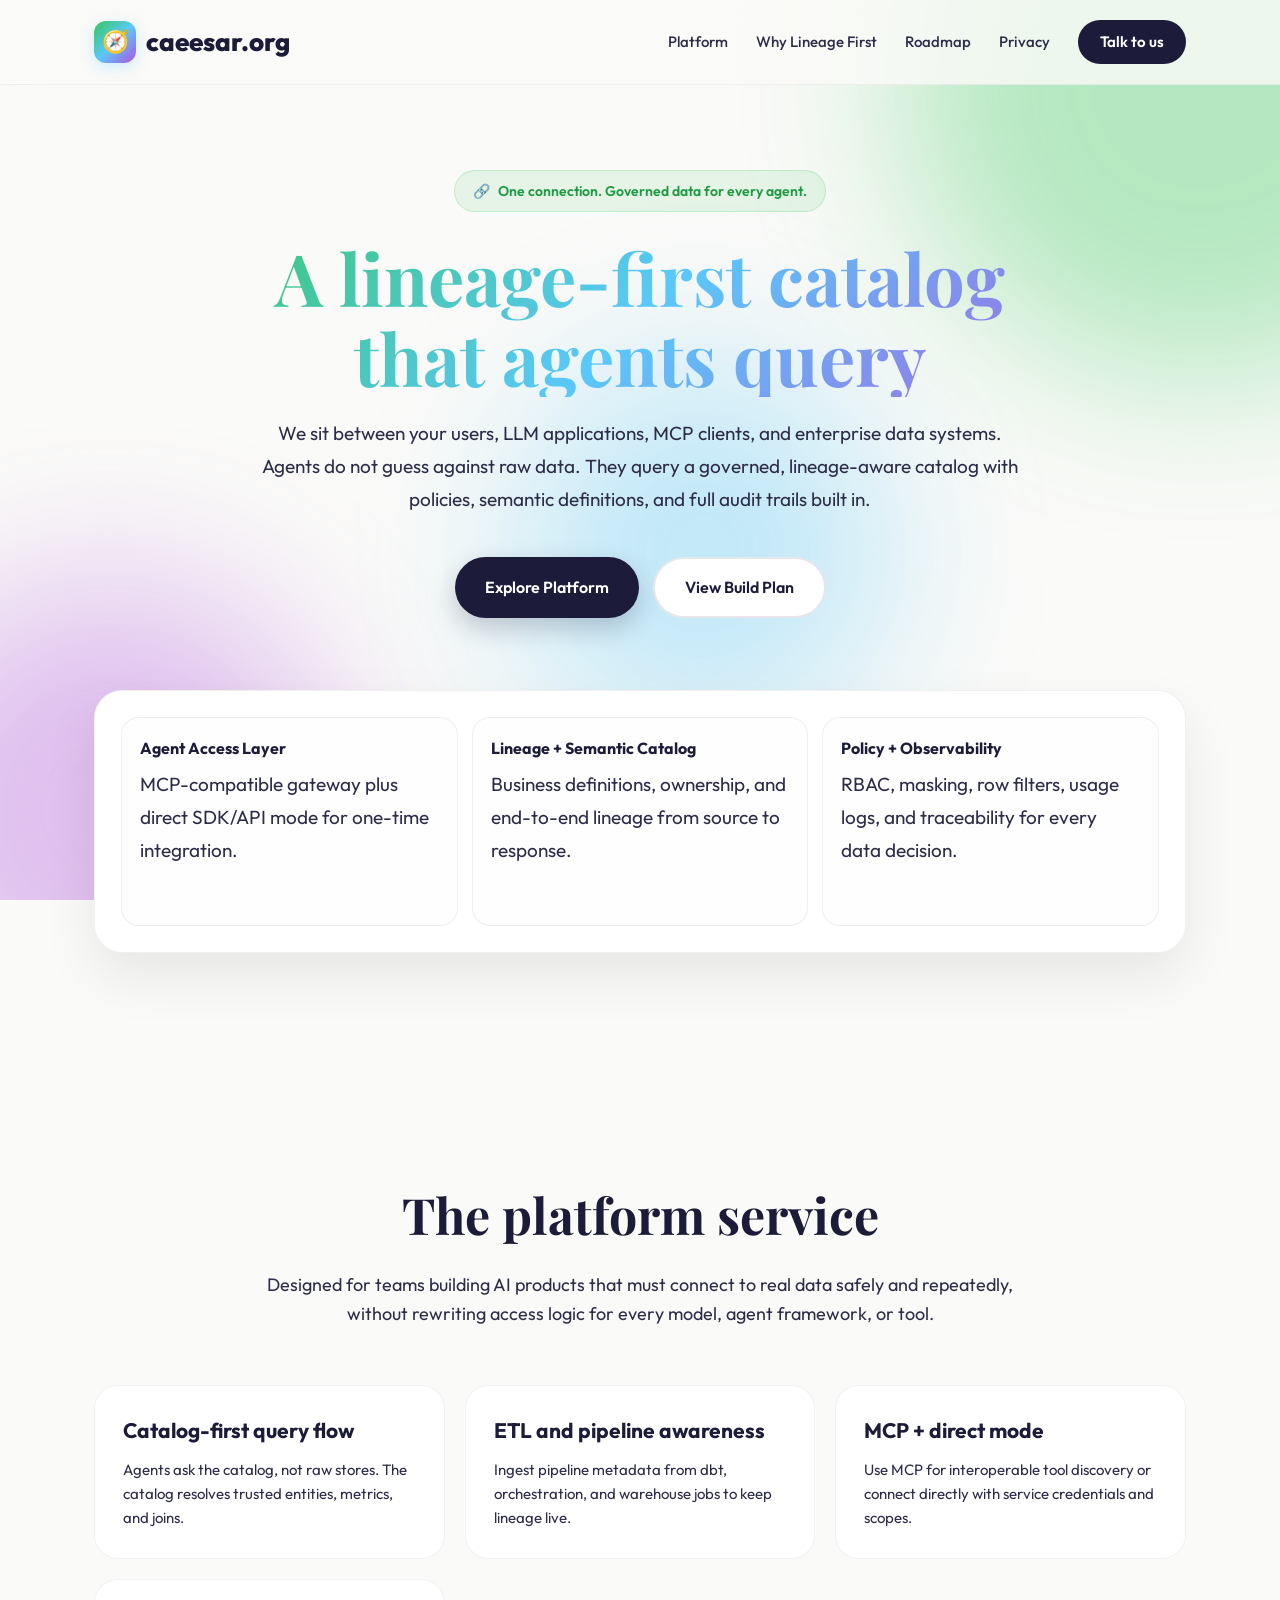
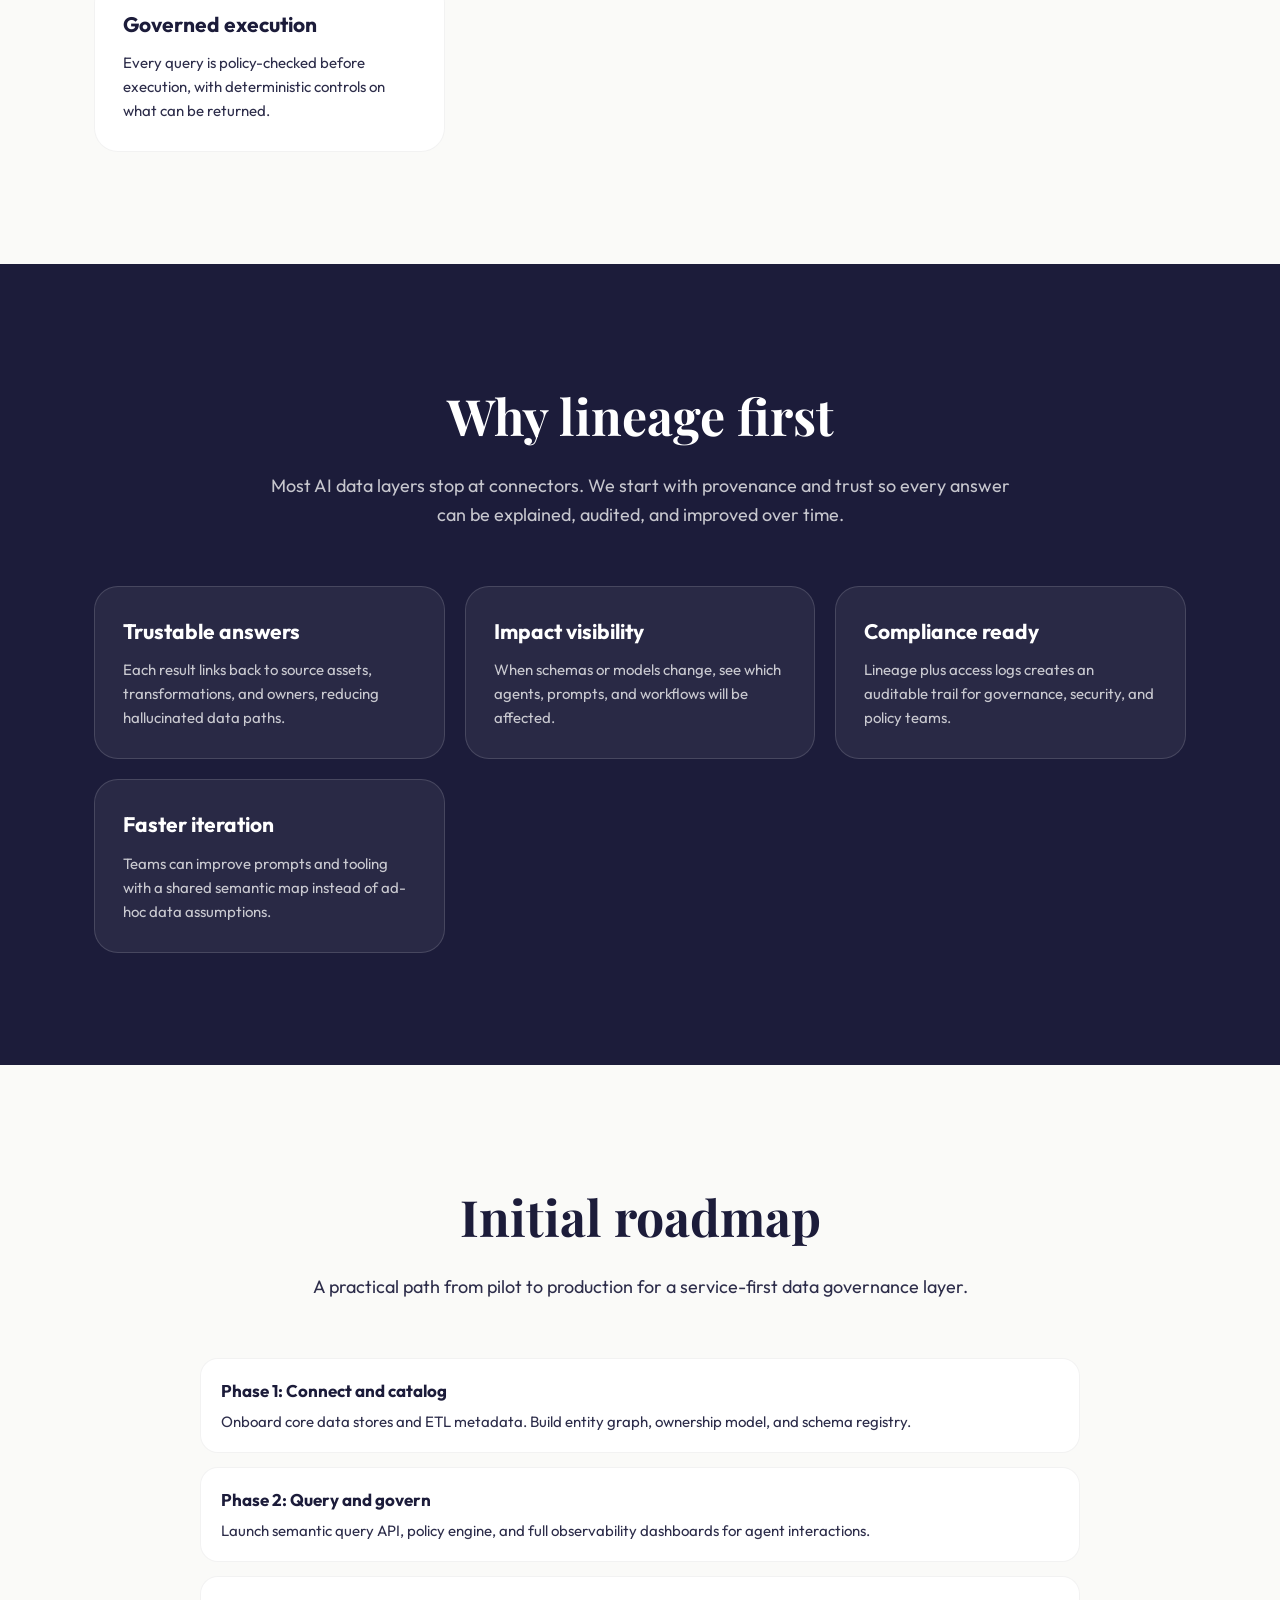
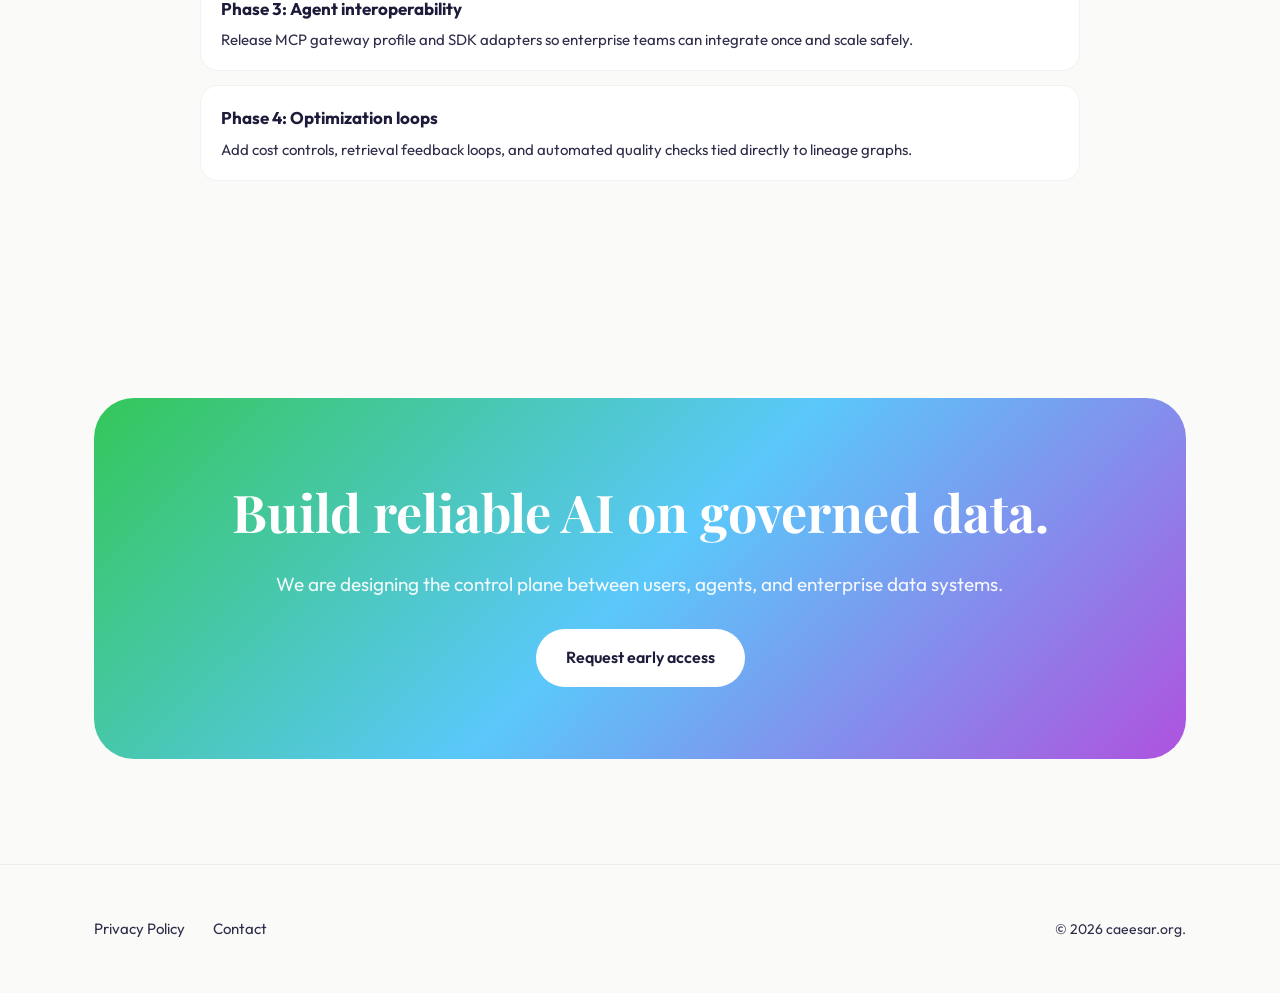
==== commit 0585e3f5: "Reposition site as caeesar.org lineage-first data governance platform. Replace legacy product copy a" ====
--- a/index.html
+++ b/index.html
@@ -3,9 +3,9 @@
 <head>
     <meta charset="UTF-8">
     <meta name="viewport" content="width=device-width, initial-scale=1.0">
-    <title>HabiTrait – Transform Your Habits, Transform Yourself</title>
-    <meta name="description" content="HabiTrait is a revolutionary habit tracker grounded in the Big Five personality model. Discover how your habits shape who you become.">
-    <meta name="keywords" content="habit tracker, personality, Big Five, OCEAN, self-improvement, iOS app">
+    <title>caeesar.org - Lineage-first Data Governance for Agents</title>
+    <meta name="description" content="A lineage-first catalog for agents and LLMs. Connect once, query governed data with trust, lineage, and policy enforcement.">
+    <meta name="keywords" content="data governance, ai agents, llm, lineage, semantic layer, mcp, data catalog">
     <link rel="preconnect" href="https://fonts.googleapis.com">
     <link rel="preconnect" href="https://fonts.gstatic.com" crossorigin>
     <link href="https://fonts.googleapis.com/css2?family=Outfit:wght@300;400;500;600;700;800&family=Playfair+Display:wght@600;700&display=swap" rel="stylesheet">
@@ -20,7 +20,6 @@
             --slate: #2D2D4A;
             --cream: #FAFAF8;
             --gradient-primary: linear-gradient(135deg, #34C759 0%, #5AC8FA 50%, #AF52DE 100%);
-            --gradient-warm: linear-gradient(135deg, #FF6B6B 0%, #FFD60A 100%);
         }
 
         * {
@@ -30,14 +29,13 @@
         }
 
         body {
-            font-family: 'Outfit', -apple-system, BlinkMacSystemFont, sans-serif;
+            font-family: "Outfit", -apple-system, BlinkMacSystemFont, sans-serif;
             background: var(--cream);
             color: var(--navy);
             overflow-x: hidden;
             line-height: 1.6;
         }
 
-        /* Animated Background */
         .bg-shapes {
             position: fixed;
             top: 0;
@@ -53,7 +51,7 @@
             position: absolute;
             border-radius: 50%;
             filter: blur(80px);
-            opacity: 0.4;
+            opacity: 0.35;
             animation: float 20s infinite ease-in-out;
         }
 
@@ -61,53 +59,51 @@
             width: 600px;
             height: 600px;
             background: var(--mint);
-            top: -200px;
-            right: -200px;
-            animation-delay: 0s;
+            top: -220px;
+            right: -220px;
         }
 
         .shape-2 {
-            width: 500px;
-            height: 500px;
+            width: 460px;
+            height: 460px;
             background: var(--lavender);
-            bottom: -150px;
-            left: -100px;
-            animation-delay: -5s;
+            bottom: -140px;
+            left: -120px;
+            animation-delay: -6s;
         }
 
         .shape-3 {
-            width: 400px;
-            height: 400px;
+            width: 380px;
+            height: 380px;
             background: var(--sky);
-            top: 50%;
-            left: 50%;
-            animation-delay: -10s;
+            top: 40%;
+            left: 40%;
+            animation-delay: -11s;
         }
 
         @keyframes float {
             0%, 100% { transform: translate(0, 0) scale(1); }
-            33% { transform: translate(30px, -30px) scale(1.05); }
-            66% { transform: translate(-20px, 20px) scale(0.95); }
+            33% { transform: translate(35px, -30px) scale(1.04); }
+            66% { transform: translate(-25px, 20px) scale(0.96); }
         }
 
         .container {
-            max-width: 1200px;
+            max-width: 1140px;
             margin: 0 auto;
             padding: 0 24px;
             position: relative;
             z-index: 1;
         }
 
-        /* Header */
         header {
-            padding: 24px 0;
+            padding: 20px 0;
             position: fixed;
             top: 0;
             left: 0;
             right: 0;
             z-index: 100;
-            background: rgba(250, 250, 248, 0.8);
-            backdrop-filter: blur(20px);
+            background: rgba(250, 250, 248, 0.82);
+            backdrop-filter: blur(18px);
             border-bottom: 1px solid rgba(0,0,0,0.05);
         }
 
@@ -118,7 +114,7 @@
         }
 
         .logo {
-            font-size: 28px;
+            font-size: 26px;
             font-weight: 800;
             display: flex;
             align-items: center;
@@ -128,20 +124,20 @@
         }
 
         .logo-icon {
-            width: 44px;
-            height: 44px;
+            width: 42px;
+            height: 42px;
+            border-radius: 12px;
             background: var(--gradient-primary);
-            border-radius: 12px;
             display: flex;
             align-items: center;
             justify-content: center;
-            font-size: 24px;
-            box-shadow: 0 4px 15px rgba(52, 199, 89, 0.3);
+            font-size: 22px;
+            box-shadow: 0 4px 14px rgba(90, 200, 250, 0.3);
         }
 
         nav {
             display: flex;
-            gap: 32px;
+            gap: 28px;
             align-items: center;
         }
 
@@ -150,7 +146,6 @@
             text-decoration: none;
             font-weight: 500;
             font-size: 15px;
-            transition: color 0.3s;
         }
 
         nav a:hover {
@@ -159,22 +154,14 @@
 
         .nav-cta {
             background: var(--navy);
-            color: white !important;
-            padding: 12px 24px;
+            color: #fff !important;
+            padding: 10px 22px;
             border-radius: 100px;
             font-weight: 600;
-            transition: all 0.3s;
-        }
-
-        .nav-cta:hover {
-            background: var(--mint);
-            transform: translateY(-2px);
-            box-shadow: 0 8px 25px rgba(52, 199, 89, 0.3);
-        }
-
-        /* Hero */
+        }
+
         .hero {
-            padding: 180px 0 120px;
+            padding: 170px 0 110px;
             text-align: center;
         }
 
@@ -183,21 +170,20 @@
             align-items: center;
             gap: 8px;
             background: rgba(52, 199, 89, 0.1);
-            color: var(--mint);
-            padding: 10px 20px;
+            color: #1f9a42;
+            padding: 9px 18px;
             border-radius: 100px;
             font-weight: 600;
             font-size: 14px;
-            margin-bottom: 32px;
-            border: 1px solid rgba(52, 199, 89, 0.2);
+            margin-bottom: 26px;
+            border: 1px solid rgba(52, 199, 89, 0.22);
         }
 
         .hero h1 {
-            font-family: 'Playfair Display', serif;
-            font-size: clamp(48px, 8vw, 80px);
-            font-weight: 700;
+            font-family: "Playfair Display", serif;
+            font-size: clamp(42px, 7vw, 72px);
             line-height: 1.1;
-            margin-bottom: 24px;
+            margin-bottom: 20px;
             background: var(--gradient-primary);
             -webkit-background-clip: text;
             -webkit-text-fill-color: transparent;
@@ -205,16 +191,16 @@
         }
 
         .hero p {
-            font-size: 20px;
+            font-size: 19px;
             color: var(--slate);
-            max-width: 700px;
-            margin: 0 auto 48px;
-            line-height: 1.7;
+            max-width: 780px;
+            margin: 0 auto 40px;
+            line-height: 1.75;
         }
 
         .hero-buttons {
             display: flex;
-            gap: 16px;
+            gap: 14px;
             justify-content: center;
             flex-wrap: wrap;
         }
@@ -223,29 +209,28 @@
             display: inline-flex;
             align-items: center;
             gap: 10px;
-            padding: 18px 36px;
+            padding: 16px 30px;
             border-radius: 100px;
             font-weight: 600;
-            font-size: 17px;
+            font-size: 16px;
             text-decoration: none;
-            transition: all 0.3s;
-            cursor: pointer;
-            border: none;
+            transition: all 0.2s;
+            border: 0;
         }
 
         .btn-primary {
             background: var(--navy);
-            color: white;
-            box-shadow: 0 8px 30px rgba(28, 28, 58, 0.2);
+            color: #fff;
+            box-shadow: 0 10px 26px rgba(28, 28, 58, 0.22);
         }
 
         .btn-primary:hover {
-            transform: translateY(-3px);
-            box-shadow: 0 12px 40px rgba(28, 28, 58, 0.3);
+            transform: translateY(-2px);
+            box-shadow: 0 16px 32px rgba(28, 28, 58, 0.28);
         }
 
         .btn-secondary {
-            background: white;
+            background: #fff;
             color: var(--navy);
             border: 2px solid rgba(28, 28, 58, 0.1);
         }
@@ -255,68 +240,49 @@
             color: var(--mint);
         }
 
-        /* App Preview */
-        .app-preview {
-            position: relative;
-            margin-top: 80px;
-        }
-
-        .phone-mockup {
-            width: 280px;
-            height: 580px;
-            background: linear-gradient(180deg, var(--navy) 0%, var(--slate) 100%);
-            border-radius: 45px;
-            padding: 12px;
-            margin: 0 auto;
-            box-shadow: 0 50px 100px rgba(28, 28, 58, 0.3);
-            position: relative;
-        }
-
-        .phone-screen {
-            width: 100%;
-            height: 100%;
-            background: linear-gradient(180deg, #1a1a2e 0%, #16213e 100%);
-            border-radius: 35px;
-            display: flex;
-            flex-direction: column;
-            align-items: center;
-            justify-content: center;
-            color: white;
-            text-align: center;
-            padding: 40px 20px;
-        }
-
-        .phone-screen .emoji-big {
-            font-size: 64px;
-            margin-bottom: 20px;
-        }
-
-        .phone-screen h3 {
-            font-size: 24px;
-            margin-bottom: 12px;
-        }
-
-        .phone-screen p {
+        .architecture-preview {
+            margin-top: 72px;
+            background: #fff;
+            border: 1px solid rgba(0,0,0,0.06);
+            border-radius: 28px;
+            padding: 26px;
+            box-shadow: 0 24px 54px rgba(0,0,0,0.08);
+            text-align: left;
+        }
+
+        .architecture-grid {
+            display: grid;
+            grid-template-columns: repeat(3, 1fr);
+            gap: 14px;
+        }
+
+        .arch-box {
+            border-radius: 18px;
+            padding: 18px;
             font-size: 14px;
-            opacity: 0.7;
-        }
-
-        /* Modes Section */
-        .modes {
-            padding: 120px 0;
+            border: 1px solid rgba(0,0,0,0.06);
+            background: #fefefe;
+        }
+
+        .arch-box h4 {
+            font-size: 16px;
+            margin-bottom: 6px;
+        }
+
+        .section {
+            padding: 112px 0;
         }
 
         .section-header {
             text-align: center;
-            max-width: 700px;
-            margin: 0 auto 64px;
+            max-width: 760px;
+            margin: 0 auto 56px;
         }
 
         .section-header h2 {
-            font-family: 'Playfair Display', serif;
-            font-size: clamp(36px, 5vw, 52px);
-            margin-bottom: 20px;
-            color: var(--navy);
+            font-family: "Playfair Display", serif;
+            font-size: clamp(34px, 5vw, 50px);
+            margin-bottom: 16px;
         }
 
         .section-header p {
@@ -324,338 +290,130 @@
             color: var(--slate);
         }
 
-        .modes-grid {
+        .cards-grid {
             display: grid;
-            grid-template-columns: repeat(auto-fit, minmax(350px, 1fr));
-            gap: 32px;
-        }
-
-        .mode-card {
-            background: white;
-            border-radius: 32px;
-            padding: 48px;
+            grid-template-columns: repeat(auto-fit, minmax(260px, 1fr));
+            gap: 20px;
+        }
+
+        .card {
+            background: #fff;
+            border-radius: 24px;
+            border: 1px solid rgba(0,0,0,0.05);
+            padding: 28px;
+            transition: all 0.25s;
+        }
+
+        .card:hover {
+            transform: translateY(-4px);
+            box-shadow: 0 16px 34px rgba(0,0,0,0.1);
+        }
+
+        .card h3 {
+            font-size: 21px;
+            margin-bottom: 10px;
+        }
+
+        .card p {
+            color: var(--slate);
+            font-size: 15px;
+        }
+
+        .dark {
+            background: var(--navy);
+            color: #fff;
             position: relative;
             overflow: hidden;
-            border: 1px solid rgba(0,0,0,0.05);
-            transition: all 0.4s;
-        }
-
-        .mode-card:hover {
-            transform: translateY(-8px);
-            box-shadow: 0 30px 60px rgba(0,0,0,0.1);
-        }
-
-        .mode-card::before {
-            content: '';
-            position: absolute;
-            top: 0;
-            left: 0;
-            right: 0;
-            height: 6px;
-        }
-
-        .mode-card.discover::before {
-            background: linear-gradient(90deg, var(--mint), var(--sky));
-        }
-
-        .mode-card.transform::before {
-            background: linear-gradient(90deg, var(--coral), var(--gold));
-        }
-
-        .mode-number {
-            display: inline-flex;
-            align-items: center;
-            justify-content: center;
-            width: 48px;
-            height: 48px;
-            border-radius: 16px;
-            font-weight: 700;
-            font-size: 20px;
-            margin-bottom: 24px;
-        }
-
-        .mode-card.discover .mode-number {
-            background: rgba(52, 199, 89, 0.1);
-            color: var(--mint);
-        }
-
-        .mode-card.transform .mode-number {
-            background: rgba(255, 107, 107, 0.1);
-            color: var(--coral);
-        }
-
-        .mode-card h3 {
-            font-size: 28px;
-            font-weight: 700;
-            margin-bottom: 16px;
-            color: var(--navy);
-        }
-
-        .mode-card p {
-            font-size: 16px;
-            color: var(--slate);
-            line-height: 1.7;
-        }
-
-        /* Features */
-        .features {
-            padding: 120px 0;
-            background: var(--navy);
-            color: white;
-            position: relative;
-            overflow: hidden;
-        }
-
-        .features::before {
-            content: '';
-            position: absolute;
-            top: 0;
-            left: 0;
-            right: 0;
-            bottom: 0;
-            background: url("data:image/svg+xml,%3Csvg width='60' height='60' viewBox='0 0 60 60' xmlns='http://www.w3.org/2000/svg'%3E%3Cg fill='none' fill-rule='evenodd'%3E%3Cg fill='%23ffffff' fill-opacity='0.02'%3E%3Cpath d='M36 34v-4h-2v4h-4v2h4v4h2v-4h4v-2h-4zm0-30V0h-2v4h-4v2h4v4h2V6h4V4h-4zM6 34v-4H4v4H0v2h4v4h2v-4h4v-2H6zM6 4V0H4v4H0v2h4v4h2V6h4V4H6z'/%3E%3C/g%3E%3C/g%3E%3C/svg%3E");
-        }
-
-        .features .section-header h2 {
-            color: white;
-        }
-
-        .features .section-header p {
-            color: rgba(255,255,255,0.7);
-        }
-
-        .features-grid {
-            display: grid;
-            grid-template-columns: repeat(auto-fit, minmax(280px, 1fr));
-            gap: 24px;
-            position: relative;
-            z-index: 1;
-        }
-
-        .feature-card {
-            background: rgba(255,255,255,0.05);
-            border: 1px solid rgba(255,255,255,0.1);
-            border-radius: 24px;
-            padding: 36px;
-            transition: all 0.3s;
-        }
-
-        .feature-card:hover {
-            background: rgba(255,255,255,0.08);
-            transform: translateY(-4px);
-        }
-
-        .feature-icon {
-            width: 56px;
-            height: 56px;
-            border-radius: 16px;
-            display: flex;
-            align-items: center;
-            justify-content: center;
-            font-size: 28px;
-            margin-bottom: 24px;
-        }
-
-        .feature-card:nth-child(1) .feature-icon { background: rgba(52, 199, 89, 0.2); }
-        .feature-card:nth-child(2) .feature-icon { background: rgba(90, 200, 250, 0.2); }
-        .feature-card:nth-child(3) .feature-icon { background: rgba(255, 214, 10, 0.2); }
-        .feature-card:nth-child(4) .feature-icon { background: rgba(255, 107, 107, 0.2); }
-        .feature-card:nth-child(5) .feature-icon { background: rgba(175, 82, 222, 0.2); }
-        .feature-card:nth-child(6) .feature-icon { background: rgba(52, 199, 89, 0.2); }
-
-        .feature-card h3 {
-            font-size: 20px;
-            font-weight: 700;
-            margin-bottom: 12px;
-        }
-
-        .feature-card p {
-            font-size: 15px;
-            color: rgba(255,255,255,0.7);
-            line-height: 1.6;
-        }
-
-        /* Science Section */
-        .science {
-            padding: 120px 0;
-        }
-
-        .science-content {
-            display: grid;
-            grid-template-columns: 1fr 1fr;
-            gap: 64px;
-            align-items: center;
-        }
-
-        .science-text h2 {
-            font-family: 'Playfair Display', serif;
-            font-size: clamp(36px, 5vw, 48px);
-            margin-bottom: 24px;
-            color: var(--navy);
-        }
-
-        .science-text p {
-            font-size: 17px;
-            color: var(--slate);
-            line-height: 1.8;
-            margin-bottom: 20px;
-        }
-
-        .science-visual {
-            position: relative;
-        }
-
-        .traits-wheel {
-            width: 100%;
-            max-width: 400px;
+        }
+
+        .dark .section-header p {
+            color: rgba(255,255,255,0.75);
+        }
+
+        .dark .card {
+            background: rgba(255,255,255,0.06);
+            border: 1px solid rgba(255,255,255,0.14);
+        }
+
+        .dark .card p {
+            color: rgba(255,255,255,0.75);
+        }
+
+        .timeline {
+            max-width: 880px;
             margin: 0 auto;
             display: grid;
-            grid-template-columns: repeat(3, 1fr);
-            gap: 16px;
-        }
-
-        .trait-bubble {
-            aspect-ratio: 1;
-            border-radius: 24px;
-            display: flex;
-            flex-direction: column;
-            align-items: center;
-            justify-content: center;
-            text-align: center;
-            padding: 16px;
-            transition: all 0.3s;
-            cursor: default;
-        }
-
-        .trait-bubble:hover {
-            transform: scale(1.05);
-        }
-
-        .trait-bubble:nth-child(1) { background: rgba(52, 199, 89, 0.15); color: #2a9d4e; }
-        .trait-bubble:nth-child(2) { background: rgba(90, 200, 250, 0.15); color: #3498db; }
-        .trait-bubble:nth-child(3) { background: rgba(255, 214, 10, 0.15); color: #d4a106; }
-        .trait-bubble:nth-child(4) { background: rgba(255, 107, 107, 0.15); color: #e74c3c; }
-        .trait-bubble:nth-child(5) { background: rgba(175, 82, 222, 0.15); color: #9b59b6; }
-
-        .trait-bubble .emoji {
-            font-size: 32px;
-            margin-bottom: 8px;
-        }
-
-        .trait-bubble span {
-            font-size: 13px;
-            font-weight: 600;
-        }
-
-        /* Perfect For */
-        .perfect-for {
-            padding: 80px 0;
-            background: linear-gradient(180deg, rgba(52, 199, 89, 0.05) 0%, rgba(175, 82, 222, 0.05) 100%);
-        }
-
-        .perfect-list {
-            display: flex;
-            flex-wrap: wrap;
-            gap: 16px;
-            justify-content: center;
-            margin-top: 48px;
-        }
-
-        .perfect-item {
-            background: white;
-            padding: 16px 28px;
-            border-radius: 100px;
-            font-weight: 500;
+            gap: 14px;
+        }
+
+        .timeline-item {
+            background: #fff;
+            border: 1px solid rgba(0,0,0,0.05);
+            border-radius: 18px;
+            padding: 18px 20px;
+        }
+
+        .timeline-item h4 {
+            font-size: 17px;
+            margin-bottom: 6px;
+        }
+
+        .timeline-item p {
+            color: var(--slate);
             font-size: 15px;
-            display: flex;
-            align-items: center;
-            gap: 10px;
-            box-shadow: 0 4px 20px rgba(0,0,0,0.05);
-            transition: all 0.3s;
-        }
-
-        .perfect-item:hover {
-            transform: translateY(-2px);
-            box-shadow: 0 8px 30px rgba(0,0,0,0.1);
-        }
-
-        /* CTA */
+        }
+
         .cta {
-            padding: 120px 0;
+            padding: 105px 0;
             text-align: center;
         }
 
         .cta-box {
             background: var(--gradient-primary);
-            border-radius: 48px;
-            padding: 80px 48px;
-            position: relative;
-            overflow: hidden;
-        }
-
-        .cta-box::before {
-            content: '';
-            position: absolute;
-            top: 0;
-            left: 0;
-            right: 0;
-            bottom: 0;
-            background: url("data:image/svg+xml,%3Csvg width='100' height='100' viewBox='0 0 100 100' xmlns='http://www.w3.org/2000/svg'%3E%3Cpath d='M11 18c3.866 0 7-3.134 7-7s-3.134-7-7-7-7 3.134-7 7 3.134 7 7 7zm48 25c3.866 0 7-3.134 7-7s-3.134-7-7-7-7 3.134-7 7 3.134 7 7 7zm-43-7c1.657 0 3-1.343 3-3s-1.343-3-3-3-3 1.343-3 3 1.343 3 3 3zm63 31c1.657 0 3-1.343 3-3s-1.343-3-3-3-3 1.343-3 3 1.343 3 3 3zM34 90c1.657 0 3-1.343 3-3s-1.343-3-3-3-3 1.343-3 3 1.343 3 3 3zm56-76c1.657 0 3-1.343 3-3s-1.343-3-3-3-3 1.343-3 3 1.343 3 3 3zM12 86c2.21 0 4-1.79 4-4s-1.79-4-4-4-4 1.79-4 4 1.79 4 4 4zm28-65c2.21 0 4-1.79 4-4s-1.79-4-4-4-4 1.79-4 4 1.79 4 4 4zm23-11c2.76 0 5-2.24 5-5s-2.24-5-5-5-5 2.24-5 5 2.24 5 5 5zm-6 60c2.21 0 4-1.79 4-4s-1.79-4-4-4-4 1.79-4 4 1.79 4 4 4zm29 22c2.76 0 5-2.24 5-5s-2.24-5-5-5-5 2.24-5 5 2.24 5 5 5zM32 63c2.76 0 5-2.24 5-5s-2.24-5-5-5-5 2.24-5 5 2.24 5 5 5zm57-13c2.76 0 5-2.24 5-5s-2.24-5-5-5-5 2.24-5 5 2.24 5 5 5zm-9-21c1.105 0 2-.895 2-2s-.895-2-2-2-2 .895-2 2 .895 2 2 2zM60 91c1.105 0 2-.895 2-2s-.895-2-2-2-2 .895-2 2 .895 2 2 2zM35 41c1.105 0 2-.895 2-2s-.895-2-2-2-2 .895-2 2 .895 2 2 2zM12 60c1.105 0 2-.895 2-2s-.895-2-2-2-2 .895-2 2 .895 2 2 2z' fill='%23ffffff' fill-opacity='0.1' fill-rule='evenodd'/%3E%3C/svg%3E");
+            border-radius: 40px;
+            padding: 72px 34px;
         }
 
         .cta-box h2 {
-            font-family: 'Playfair Display', serif;
-            font-size: clamp(36px, 5vw, 56px);
-            color: white;
-            margin-bottom: 20px;
-            position: relative;
-            z-index: 1;
+            color: #fff;
+            font-family: "Playfair Display", serif;
+            font-size: clamp(34px, 5vw, 52px);
+            margin-bottom: 16px;
         }
 
         .cta-box p {
-            font-size: 20px;
-            color: rgba(255,255,255,0.9);
-            margin-bottom: 40px;
-            position: relative;
-            z-index: 1;
+            color: rgba(255,255,255,0.92);
+            margin-bottom: 30px;
+            font-size: 19px;
         }
 
         .cta-box .btn {
-            background: white;
+            background: #fff;
             color: var(--navy);
-            position: relative;
-            z-index: 1;
-        }
-
-        .cta-box .btn:hover {
-            transform: translateY(-3px) scale(1.02);
-            box-shadow: 0 20px 40px rgba(0,0,0,0.2);
-        }
-
-        /* Footer */
+        }
+
         footer {
-            padding: 60px 0;
-            border-top: 1px solid rgba(0,0,0,0.05);
+            padding: 52px 0;
+            border-top: 1px solid rgba(0,0,0,0.06);
         }
 
         .footer-content {
             display: flex;
             justify-content: space-between;
             align-items: center;
+            gap: 20px;
             flex-wrap: wrap;
-            gap: 24px;
         }
 
         .footer-links {
             display: flex;
-            gap: 32px;
+            gap: 28px;
         }
 
         .footer-links a {
             color: var(--slate);
             text-decoration: none;
             font-size: 15px;
-            transition: color 0.3s;
         }
 
         .footer-links a:hover {
@@ -667,59 +425,13 @@
             font-size: 14px;
         }
 
-        /* Mobile */
-        @media (max-width: 768px) {
-            nav {
-                display: none;
-            }
-
-            .hero {
-                padding: 140px 0 80px;
-            }
-
-            .modes-grid {
-                grid-template-columns: 1fr;
-            }
-
-            .science-content {
-                grid-template-columns: 1fr;
-                text-align: center;
-            }
-
-            .traits-wheel {
-                max-width: 300px;
-            }
-
-            .cta-box {
-                padding: 60px 24px;
-                border-radius: 32px;
-            }
-
-            .footer-content {
-                flex-direction: column;
-                text-align: center;
-            }
-        }
-
-        /* Animations */
-        @keyframes fadeInUp {
-            from {
-                opacity: 0;
-                transform: translateY(30px);
-            }
-            to {
-                opacity: 1;
-                transform: translateY(0);
-            }
-        }
-
-        .animate {
-            animation: fadeInUp 0.8s ease forwards;
-        }
-
-        .delay-1 { animation-delay: 0.1s; }
-        .delay-2 { animation-delay: 0.2s; }
-        .delay-3 { animation-delay: 0.3s; }
+        @media (max-width: 820px) {
+            nav { display: none; }
+            .hero { padding: 140px 0 86px; }
+            .architecture-grid { grid-template-columns: 1fr; }
+            .cta-box { border-radius: 28px; padding: 54px 22px; }
+            .footer-content { flex-direction: column; text-align: center; }
+        }
     </style>
 </head>
 <body>
@@ -732,14 +444,15 @@
     <header>
         <div class="container">
             <a href="/" class="logo">
-                <div class="logo-icon">🌱</div>
-                HabiTrait
+                <div class="logo-icon">🧭</div>
+                caeesar.org
             </a>
             <nav>
-                <a href="#features">Features</a>
-                <a href="#science">The Science</a>
+                <a href="#platform">Platform</a>
+                <a href="#why-lineage">Why Lineage First</a>
+                <a href="#roadmap">Roadmap</a>
                 <a href="/privacy">Privacy</a>
-                <a href="#download" class="nav-cta">Download</a>
+                <a href="#contact" class="nav-cta">Talk to us</a>
             </nav>
         </div>
     </header>
@@ -748,159 +461,131 @@
         <section class="hero">
             <div class="container">
                 <div class="hero-badge">
-                    <span>🧬</span> Built on Big Five Personality Science
-                </div>
-                <h1>Your Habits Shape<br>Who You Become</h1>
-                <p>HabiTrait isn't just another checkbox app. It's a revolutionary habit tracker that reveals how your daily actions shape your personality—and helps you become who you want to be.</p>
+                    <span>🔗</span> One connection. Governed data for every agent.
+                </div>
+                <h1>A lineage-first catalog<br>that agents query</h1>
+                <p>
+                    We sit between your users, LLM applications, MCP clients, and enterprise data systems.
+                    Agents do not guess against raw data. They query a governed, lineage-aware catalog with policies,
+                    semantic definitions, and full audit trails built in.
+                </p>
                 <div class="hero-buttons">
-                    <a href="#download" class="btn btn-primary">
-                        <svg width="24" height="24" viewBox="0 0 24 24" fill="currentColor">
-                            <path d="M18.71 19.5c-.83 1.24-1.71 2.45-3.05 2.47-1.34.03-1.77-.79-3.29-.79-1.53 0-2 .77-3.27.82-1.31.05-2.3-1.32-3.14-2.53C4.25 17 2.94 12.45 4.7 9.39c.87-1.52 2.43-2.48 4.12-2.51 1.28-.02 2.5.87 3.29.87.78 0 2.26-1.07 3.81-.91.65.03 2.47.26 3.64 1.98-.09.06-2.17 1.28-2.15 3.81.03 3.02 2.65 4.03 2.68 4.04-.03.07-.42 1.44-1.38 2.83M13 3.5c.73-.83 1.94-1.46 2.94-1.5.13 1.17-.34 2.35-1.04 3.19-.69.85-1.83 1.51-2.95 1.42-.15-1.15.41-2.35 1.05-3.11z"/>
-                        </svg>
-                        Download on App Store
-                    </a>
-                    <a href="#modes" class="btn btn-secondary">See How It Works</a>
-                </div>
-
-                <div class="app-preview">
-                    <div class="phone-mockup">
-                        <div class="phone-screen">
-                            <div class="emoji-big">🎯</div>
-                            <h3>Track & Transform</h3>
-                            <p>Discover your personality through habits</p>
+                    <a href="#platform" class="btn btn-primary">Explore Platform</a>
+                    <a href="#roadmap" class="btn btn-secondary">View Build Plan</a>
+                </div>
+
+                <div class="architecture-preview">
+                    <div class="architecture-grid">
+                        <div class="arch-box">
+                            <h4>Agent Access Layer</h4>
+                            <p>MCP-compatible gateway plus direct SDK/API mode for one-time integration.</p>
+                        </div>
+                        <div class="arch-box">
+                            <h4>Lineage + Semantic Catalog</h4>
+                            <p>Business definitions, ownership, and end-to-end lineage from source to response.</p>
+                        </div>
+                        <div class="arch-box">
+                            <h4>Policy + Observability</h4>
+                            <p>RBAC, masking, row filters, usage logs, and traceability for every data decision.</p>
                         </div>
                     </div>
                 </div>
             </div>
         </section>
 
-        <section class="modes" id="modes">
+        <section class="section" id="platform">
             <div class="container">
                 <div class="section-header">
-                    <h2>Two Powerful Ways to Grow</h2>
-                    <p>Whether you're curious about self-discovery or have specific goals, HabiTrait meets you where you are.</p>
-                </div>
-
-                <div class="modes-grid">
-                    <div class="mode-card discover">
-                        <div class="mode-number">1</div>
-                        <h3>Track & Discover 🔍</h3>
-                        <p>Start by picking habits you want to build. As you track them, HabiTrait reveals which personality traits you're naturally developing. Watch your personality profile evolve over time and discover surprising connections between what you do and who you're becoming.</p>
-                    </div>
-                    <div class="mode-card transform">
-                        <div class="mode-number">2</div>
-                        <h3>Goal-Driven Transformation ✨</h3>
-                        <p>Choose the personality traits you want to strengthen—Openness, Conscientiousness, Extraversion, Agreeableness, or Emotional Stability—and HabiTrait automatically suggests scientifically-mapped habits to help you get there. Your roadmap to becoming who you want to be.</p>
+                    <h2>The platform service</h2>
+                    <p>
+                        Designed for teams building AI products that must connect to real data safely and repeatedly,
+                        without rewriting access logic for every model, agent framework, or tool.
+                    </p>
+                </div>
+                <div class="cards-grid">
+                    <div class="card">
+                        <h3>Catalog-first query flow</h3>
+                        <p>Agents ask the catalog, not raw stores. The catalog resolves trusted entities, metrics, and joins.</p>
+                    </div>
+                    <div class="card">
+                        <h3>ETL and pipeline awareness</h3>
+                        <p>Ingest pipeline metadata from dbt, orchestration, and warehouse jobs to keep lineage live.</p>
+                    </div>
+                    <div class="card">
+                        <h3>MCP + direct mode</h3>
+                        <p>Use MCP for interoperable tool discovery or connect directly with service credentials and scopes.</p>
+                    </div>
+                    <div class="card">
+                        <h3>Governed execution</h3>
+                        <p>Every query is policy-checked before execution, with deterministic controls on what can be returned.</p>
                     </div>
                 </div>
             </div>
         </section>
 
-        <section class="features" id="features">
+        <section class="section dark" id="why-lineage">
             <div class="container">
                 <div class="section-header">
-                    <h2>Everything You Need</h2>
-                    <p>Powerful features that make self-improvement actually work.</p>
-                </div>
-
-                <div class="features-grid">
-                    <div class="feature-card">
-                        <div class="feature-icon">📚</div>
-                        <h3>50+ Curated Habits</h3>
-                        <p>Browse an extensive catalog of habits, each carefully mapped to personality traits based on psychological research. From meditation to public speaking.</p>
-                    </div>
-                    <div class="feature-card">
-                        <div class="feature-icon">📊</div>
-                        <h3>Personality Insights</h3>
-                        <p>Radar chart showing your five-trait profile. Track progress over 7, 30, or 90 days. See which habits contribute most to your growth.</p>
-                    </div>
-                    <div class="feature-card">
-                        <div class="feature-icon">🔥</div>
-                        <h3>Streak Tracking</h3>
-                        <p>Stay motivated with streak counters that celebrate your consistency. Build momentum day by day and watch your dedication grow.</p>
-                    </div>
-                    <div class="feature-card">
-                        <div class="feature-icon">📅</div>
-                        <h3>Calendar View</h3>
-                        <p>Visualize your habit completion history, spot patterns, and celebrate progress with a beautiful monthly overview.</p>
-                    </div>
-                    <div class="feature-card">
-                        <div class="feature-icon">🔔</div>
-                        <h3>Smart Reminders</h3>
-                        <p>Customizable daily reminders help you stay on track. Never miss a habit with gentle, timely nudges.</p>
-                    </div>
-                    <div class="feature-card">
-                        <div class="feature-icon">🔒</div>
-                        <h3>Privacy First</h3>
-                        <p>Your data stays on your device, with optional Face ID protection. We believe self-improvement should be personal.</p>
+                    <h2>Why lineage first</h2>
+                    <p>
+                        Most AI data layers stop at connectors. We start with provenance and trust so every answer can be explained,
+                        audited, and improved over time.
+                    </p>
+                </div>
+                <div class="cards-grid">
+                    <div class="card">
+                        <h3>Trustable answers</h3>
+                        <p>Each result links back to source assets, transformations, and owners, reducing hallucinated data paths.</p>
+                    </div>
+                    <div class="card">
+                        <h3>Impact visibility</h3>
+                        <p>When schemas or models change, see which agents, prompts, and workflows will be affected.</p>
+                    </div>
+                    <div class="card">
+                        <h3>Compliance ready</h3>
+                        <p>Lineage plus access logs creates an auditable trail for governance, security, and policy teams.</p>
+                    </div>
+                    <div class="card">
+                        <h3>Faster iteration</h3>
+                        <p>Teams can improve prompts and tooling with a shared semantic map instead of ad-hoc data assumptions.</p>
                     </div>
                 </div>
             </div>
         </section>
 
-        <section class="science" id="science">
+        <section class="section" id="roadmap">
             <div class="container">
-                <div class="science-content">
-                    <div class="science-text">
-                        <h2>The Science Behind HabiTrait</h2>
-                        <p>The Big Five personality model (OCEAN) is the most widely accepted framework in personality psychology, backed by decades of research across cultures.</p>
-                        <p>While personality traits are relatively stable, research shows they can change through consistent behavioral patterns. HabiTrait bridges the gap between what you do and who you become.</p>
-                        <p><strong>Your habits aren't just tasks—they're building blocks of your identity.</strong></p>
-                    </div>
-                    <div class="science-visual">
-                        <div class="traits-wheel">
-                            <div class="trait-bubble">
-                                <span class="emoji">🎨</span>
-                                <span>Openness</span>
-                            </div>
-                            <div class="trait-bubble">
-                                <span class="emoji">📋</span>
-                                <span>Conscientiousness</span>
-                            </div>
-                            <div class="trait-bubble">
-                                <span class="emoji">🎉</span>
-                                <span>Extraversion</span>
-                            </div>
-                            <div class="trait-bubble">
-                                <span class="emoji">🤝</span>
-                                <span>Agreeableness</span>
-                            </div>
-                            <div class="trait-bubble">
-                                <span class="emoji">🧘</span>
-                                <span>Stability</span>
-                            </div>
-                        </div>
+                <div class="section-header">
+                    <h2>Initial roadmap</h2>
+                    <p>A practical path from pilot to production for a service-first data governance layer.</p>
+                </div>
+                <div class="timeline">
+                    <div class="timeline-item">
+                        <h4>Phase 1: Connect and catalog</h4>
+                        <p>Onboard core data stores and ETL metadata. Build entity graph, ownership model, and schema registry.</p>
+                    </div>
+                    <div class="timeline-item">
+                        <h4>Phase 2: Query and govern</h4>
+                        <p>Launch semantic query API, policy engine, and full observability dashboards for agent interactions.</p>
+                    </div>
+                    <div class="timeline-item">
+                        <h4>Phase 3: Agent interoperability</h4>
+                        <p>Release MCP gateway profile and SDK adapters so enterprise teams can integrate once and scale safely.</p>
+                    </div>
+                    <div class="timeline-item">
+                        <h4>Phase 4: Optimization loops</h4>
+                        <p>Add cost controls, retrieval feedback loops, and automated quality checks tied directly to lineage graphs.</p>
                     </div>
                 </div>
             </div>
         </section>
 
-        <section class="perfect-for">
-            <div class="container">
-                <div class="section-header">
-                    <h2>Perfect For</h2>
-                </div>
-                <div class="perfect-list">
-                    <div class="perfect-item">🚀 Personal development enthusiasts</div>
-                    <div class="perfect-item">🔮 Anyone seeking self-understanding</div>
-                    <div class="perfect-item">🌱 Intentional personality growth</div>
-                    <div class="perfect-item">📖 Psychology students</div>
-                    <div class="perfect-item">😤 Tired of basic habit trackers</div>
-                </div>
-            </div>
-        </section>
-
-        <section class="cta" id="download">
+        <section class="cta" id="contact">
             <div class="container">
                 <div class="cta-box">
-                    <h2>Transform Your Habits.<br>Transform Yourself.</h2>
-                    <p>Start your journey to intentional personality growth today.</p>
-                    <a href="https://apps.apple.com/app/habitrait" class="btn">
-                        <svg width="24" height="24" viewBox="0 0 24 24" fill="currentColor">
-                            <path d="M18.71 19.5c-.83 1.24-1.71 2.45-3.05 2.47-1.34.03-1.77-.79-3.29-.79-1.53 0-2 .77-3.27.82-1.31.05-2.3-1.32-3.14-2.53C4.25 17 2.94 12.45 4.7 9.39c.87-1.52 2.43-2.48 4.12-2.51 1.28-.02 2.5.87 3.29.87.78 0 2.26-1.07 3.81-.91.65.03 2.47.26 3.64 1.98-.09.06-2.17 1.28-2.15 3.81.03 3.02 2.65 4.03 2.68 4.04-.03.07-.42 1.44-1.38 2.83M13 3.5c.73-.83 1.94-1.46 2.94-1.5.13 1.17-.34 2.35-1.04 3.19-.69.85-1.83 1.51-2.95 1.42-.15-1.15.41-2.35 1.05-3.11z"/>
-                        </svg>
-                        Download Free on App Store
-                    </a>
+                    <h2>Build reliable AI on governed data.</h2>
+                    <p>We are designing the control plane between users, agents, and enterprise data systems.</p>
+                    <a href="mailto:akshay@veerayyagari.com?subject=Lineage-first%20catalog%20for%20agents" class="btn">Request early access</a>
                 </div>
             </div>
         </section>
@@ -911,34 +596,32 @@
             <div class="footer-content">
                 <div class="footer-links">
                     <a href="/privacy">Privacy Policy</a>
-                    <a href="mailto:akshay@veerayyagari.com">Contact Us</a>
+                    <a href="mailto:akshay@veerayyagari.com">Contact</a>
                 </div>
                 <div class="footer-copy">
-                    © 2026 HabiTrait. Made with 💚 for intentional growth.
+                    © 2026 caeesar.org.
                 </div>
             </div>
         </div>
     </footer>
 
     <script>
-        // Smooth scroll
-        document.querySelectorAll('a[href^="#"]').forEach(anchor => {
-            anchor.addEventListener('click', function (e) {
-                e.preventDefault();
-                const target = document.querySelector(this.getAttribute('href'));
+        document.querySelectorAll('a[href^="#"]').forEach(function(anchor) {
+            anchor.addEventListener("click", function (event) {
+                event.preventDefault();
+                var target = document.querySelector(this.getAttribute("href"));
                 if (target) {
-                    target.scrollIntoView({ behavior: 'smooth', block: 'start' });
+                    target.scrollIntoView({ behavior: "smooth", block: "start" });
                 }
             });
         });
 
-        // Header background on scroll
-        window.addEventListener('scroll', () => {
-            const header = document.querySelector('header');
+        window.addEventListener("scroll", function () {
+            var header = document.querySelector("header");
             if (window.scrollY > 50) {
-                header.style.background = 'rgba(250, 250, 248, 0.95)';
+                header.style.background = "rgba(250, 250, 248, 0.96)";
             } else {
-                header.style.background = 'rgba(250, 250, 248, 0.8)';
+                header.style.background = "rgba(250, 250, 248, 0.82)";
             }
         });
     </script>
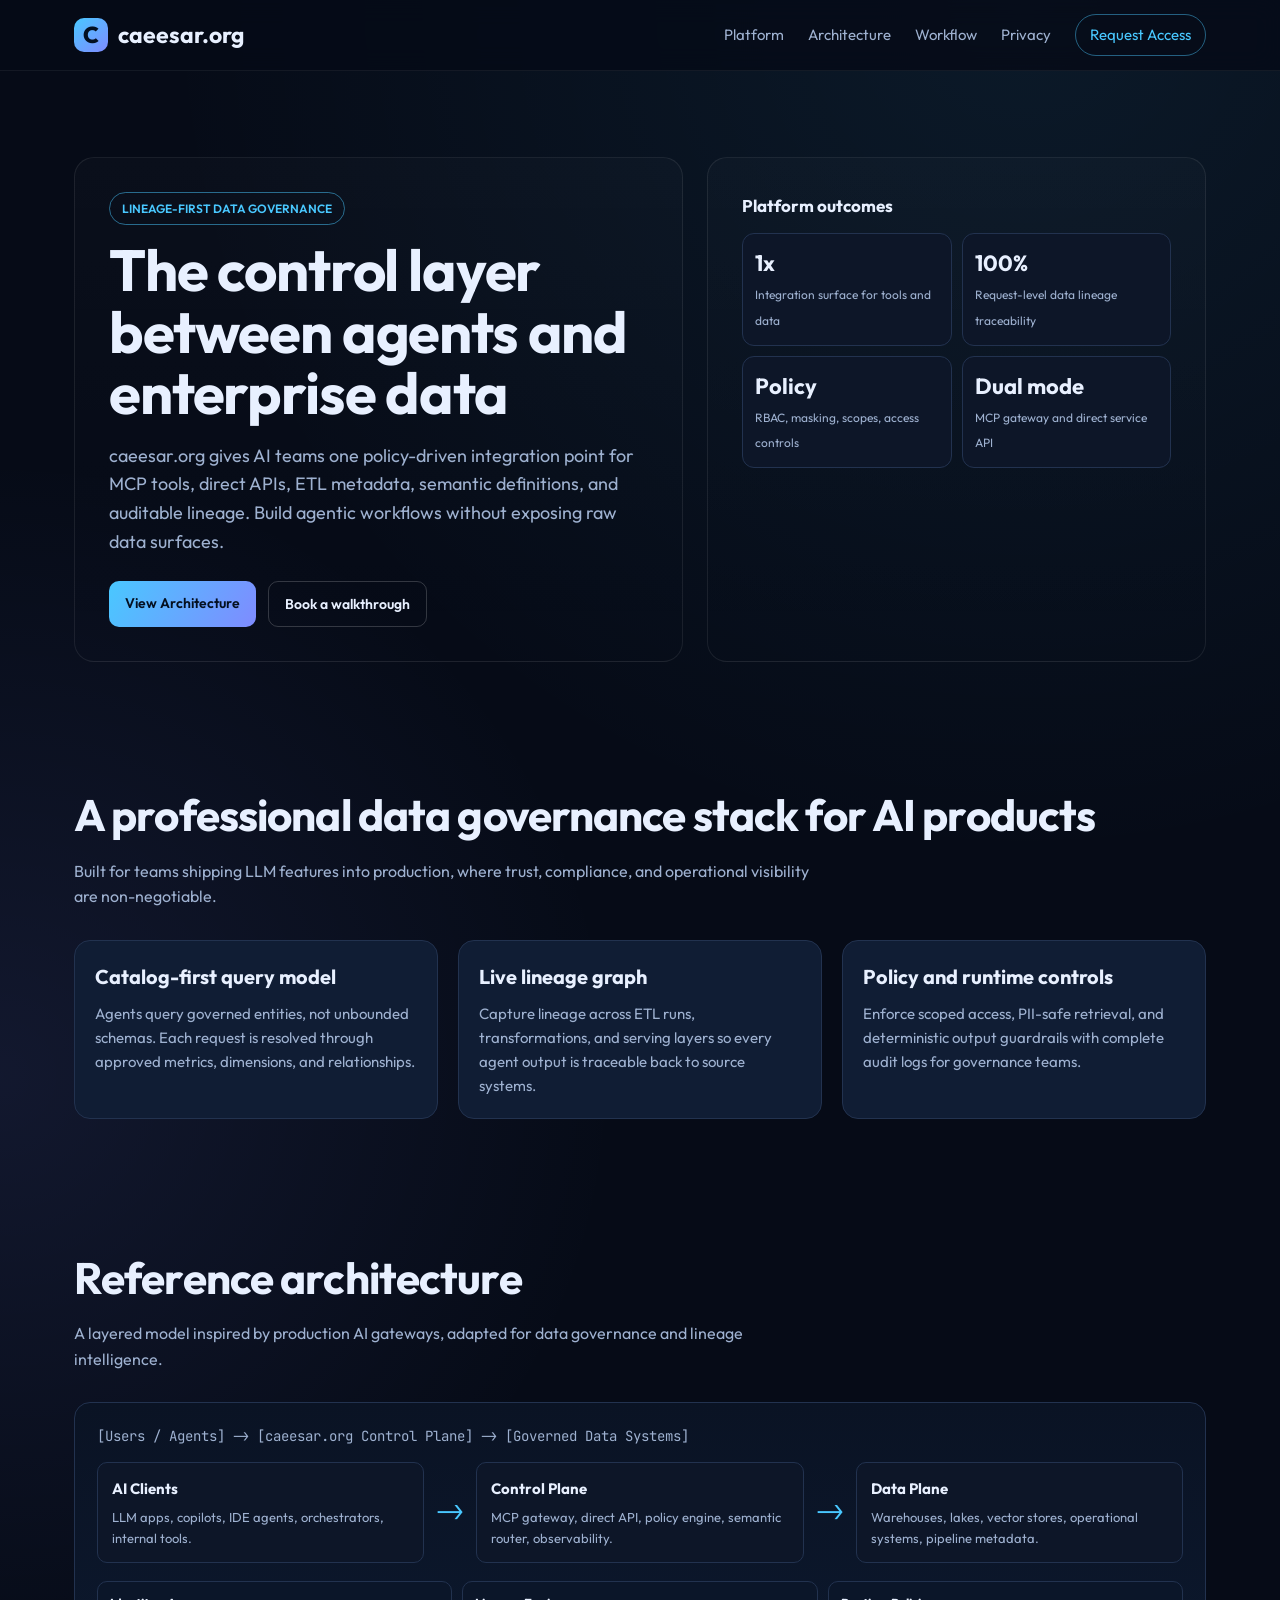
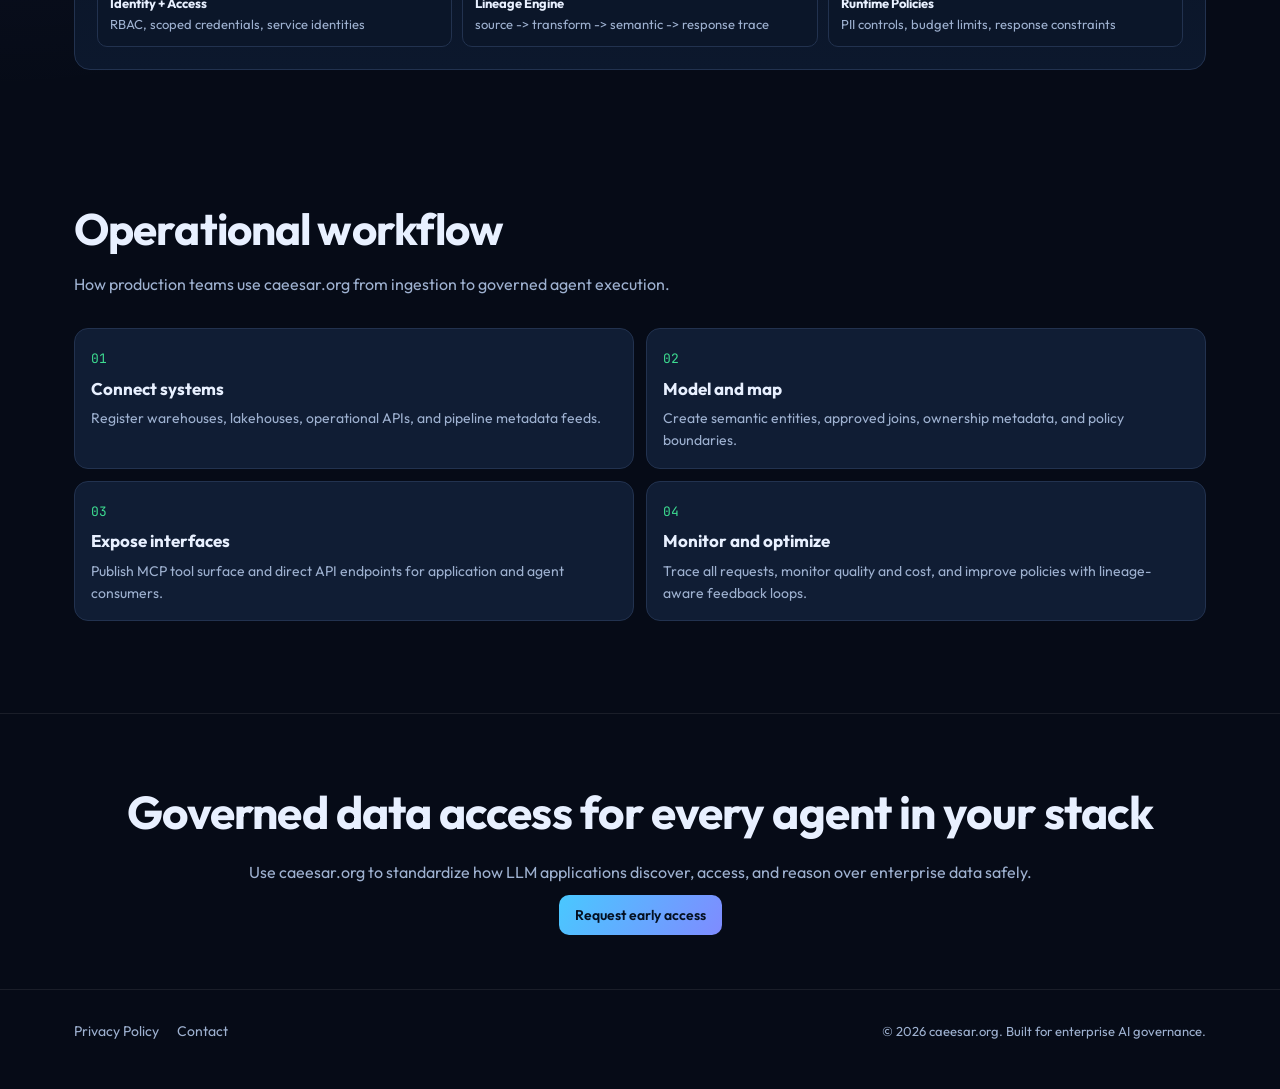
==== commit 10637023: "Polish homepage with enterprise visual design and product diagrams. Upgrade the landing page to a pr" ====
--- a/index.html
+++ b/index.html
@@ -3,23 +3,24 @@
 <head>
     <meta charset="UTF-8">
     <meta name="viewport" content="width=device-width, initial-scale=1.0">
-    <title>caeesar.org - Lineage-first Data Governance for Agents</title>
-    <meta name="description" content="A lineage-first catalog for agents and LLMs. Connect once, query governed data with trust, lineage, and policy enforcement.">
-    <meta name="keywords" content="data governance, ai agents, llm, lineage, semantic layer, mcp, data catalog">
+    <title>caeesar.org | Data Governance Layer for AI Agents</title>
+    <meta name="description" content="caeesar.org is a lineage-first data governance platform connecting AI agents and LLM apps to enterprise data with policy, observability, and semantic context.">
+    <meta name="keywords" content="caeesar, data governance, mcp, ai agents, llm, lineage, semantic catalog, policy engine">
     <link rel="preconnect" href="https://fonts.googleapis.com">
     <link rel="preconnect" href="https://fonts.gstatic.com" crossorigin>
-    <link href="https://fonts.googleapis.com/css2?family=Outfit:wght@300;400;500;600;700;800&family=Playfair+Display:wght@600;700&display=swap" rel="stylesheet">
+    <link href="https://fonts.googleapis.com/css2?family=Outfit:wght@300;400;500;600;700;800&family=JetBrains+Mono:wght@400;500;700&display=swap" rel="stylesheet">
     <style>
         :root {
-            --mint: #34C759;
-            --coral: #FF6B6B;
-            --sky: #5AC8FA;
-            --lavender: #AF52DE;
-            --gold: #FFD60A;
-            --navy: #1C1C3A;
-            --slate: #2D2D4A;
-            --cream: #FAFAF8;
-            --gradient-primary: linear-gradient(135deg, #34C759 0%, #5AC8FA 50%, #AF52DE 100%);
+            --bg: #060b17;
+            --panel: #0d1628;
+            --panel-soft: #101d34;
+            --line: #22324f;
+            --text: #e8f0ff;
+            --muted: #9eb1d0;
+            --primary: #49c8ff;
+            --accent: #7f8bff;
+            --success: #3ddc91;
+            --max: 1180px;
         }
 
         * {
@@ -30,429 +31,398 @@
 
         body {
             font-family: "Outfit", -apple-system, BlinkMacSystemFont, sans-serif;
-            background: var(--cream);
-            color: var(--navy);
-            overflow-x: hidden;
+            background:
+                radial-gradient(circle at 80% 0%, rgba(73, 200, 255, 0.08), transparent 30%),
+                radial-gradient(circle at 0% 40%, rgba(127, 139, 255, 0.10), transparent 30%),
+                var(--bg);
+            color: var(--text);
             line-height: 1.6;
         }
 
-        .bg-shapes {
-            position: fixed;
-            top: 0;
-            left: 0;
-            width: 100%;
-            height: 100%;
-            pointer-events: none;
-            z-index: 0;
-            overflow: hidden;
-        }
-
-        .shape {
-            position: absolute;
-            border-radius: 50%;
-            filter: blur(80px);
-            opacity: 0.35;
-            animation: float 20s infinite ease-in-out;
-        }
-
-        .shape-1 {
-            width: 600px;
-            height: 600px;
-            background: var(--mint);
-            top: -220px;
-            right: -220px;
-        }
-
-        .shape-2 {
-            width: 460px;
-            height: 460px;
-            background: var(--lavender);
-            bottom: -140px;
-            left: -120px;
-            animation-delay: -6s;
-        }
-
-        .shape-3 {
-            width: 380px;
-            height: 380px;
-            background: var(--sky);
-            top: 40%;
-            left: 40%;
-            animation-delay: -11s;
-        }
-
-        @keyframes float {
-            0%, 100% { transform: translate(0, 0) scale(1); }
-            33% { transform: translate(35px, -30px) scale(1.04); }
-            66% { transform: translate(-25px, 20px) scale(0.96); }
-        }
-
         .container {
-            max-width: 1140px;
+            max-width: var(--max);
             margin: 0 auto;
             padding: 0 24px;
-            position: relative;
-            z-index: 1;
         }
 
         header {
-            padding: 20px 0;
-            position: fixed;
+            position: sticky;
             top: 0;
-            left: 0;
-            right: 0;
-            z-index: 100;
-            background: rgba(250, 250, 248, 0.82);
-            backdrop-filter: blur(18px);
-            border-bottom: 1px solid rgba(0,0,0,0.05);
+            z-index: 20;
+            background: rgba(6, 11, 23, 0.8);
+            backdrop-filter: blur(12px);
+            border-bottom: 1px solid rgba(255, 255, 255, 0.06);
         }
 
         header .container {
             display: flex;
             justify-content: space-between;
             align-items: center;
+            padding-top: 14px;
+            padding-bottom: 14px;
         }
 
         .logo {
-            font-size: 26px;
-            font-weight: 800;
+            font-size: 23px;
+            font-weight: 700;
             display: flex;
             align-items: center;
             gap: 10px;
             text-decoration: none;
-            color: var(--navy);
+            color: var(--text);
         }
 
         .logo-icon {
-            width: 42px;
-            height: 42px;
-            border-radius: 12px;
-            background: var(--gradient-primary);
+            width: 34px;
+            height: 34px;
+            border-radius: 10px;
+            background: linear-gradient(140deg, var(--primary), var(--accent));
             display: flex;
             align-items: center;
             justify-content: center;
-            font-size: 22px;
-            box-shadow: 0 4px 14px rgba(90, 200, 250, 0.3);
+            color: #031022;
+            font-weight: 800;
         }
 
         nav {
             display: flex;
-            gap: 28px;
+            gap: 24px;
             align-items: center;
         }
 
         nav a {
-            color: var(--slate);
+            color: var(--muted);
             text-decoration: none;
-            font-weight: 500;
+            font-weight: 400;
             font-size: 15px;
         }
 
         nav a:hover {
-            color: var(--mint);
+            color: var(--text);
         }
 
         .nav-cta {
-            background: var(--navy);
-            color: #fff !important;
-            padding: 10px 22px;
-            border-radius: 100px;
+            border: 1px solid rgba(73, 200, 255, 0.45);
+            color: var(--primary) !important;
+            padding: 8px 14px;
+            border-radius: 999px;
+        }
+
+        .hero {
+            padding: 86px 0 56px;
+        }
+
+        .hero-grid {
+            display: grid;
+            grid-template-columns: 1.1fr 0.9fr;
+            gap: 24px;
+            align-items: stretch;
+        }
+
+        .hero-main, .hero-side {
+            background: linear-gradient(180deg, rgba(255,255,255,0.02), rgba(255,255,255,0.00));
+            border: 1px solid rgba(255,255,255,0.08);
+            border-radius: 20px;
+            padding: 34px;
+        }
+
+        .badge {
+            display: inline-block;
+            border: 1px solid rgba(73, 200, 255, 0.5);
+            color: var(--primary);
+            border-radius: 999px;
+            padding: 6px 12px;
+            font-size: 12px;
+            margin-bottom: 14px;
             font-weight: 600;
         }
 
-        .hero {
-            padding: 170px 0 110px;
-            text-align: center;
-        }
-
-        .hero-badge {
-            display: inline-flex;
-            align-items: center;
-            gap: 8px;
-            background: rgba(52, 199, 89, 0.1);
-            color: #1f9a42;
-            padding: 9px 18px;
-            border-radius: 100px;
+        h1 {
+            font-size: clamp(34px, 5vw, 58px);
+            line-height: 1.06;
+            margin-bottom: 18px;
+            letter-spacing: -0.02em;
+        }
+
+        .lead {
+            color: var(--muted);
+            font-size: 18px;
+            margin-bottom: 24px;
+            max-width: 620px;
+        }
+
+        .hero-actions {
+            display: flex;
+            gap: 12px;
+            flex-wrap: wrap;
+        }
+
+        .btn {
+            text-decoration: none;
+            border-radius: 10px;
+            padding: 11px 16px;
             font-weight: 600;
             font-size: 14px;
-            margin-bottom: 26px;
-            border: 1px solid rgba(52, 199, 89, 0.22);
-        }
-
-        .hero h1 {
-            font-family: "Playfair Display", serif;
-            font-size: clamp(42px, 7vw, 72px);
-            line-height: 1.1;
-            margin-bottom: 20px;
-            background: var(--gradient-primary);
-            -webkit-background-clip: text;
-            -webkit-text-fill-color: transparent;
-            background-clip: text;
-        }
-
-        .hero p {
-            font-size: 19px;
-            color: var(--slate);
-            max-width: 780px;
-            margin: 0 auto 40px;
-            line-height: 1.75;
-        }
-
-        .hero-buttons {
-            display: flex;
-            gap: 14px;
-            justify-content: center;
-            flex-wrap: wrap;
-        }
-
-        .btn {
-            display: inline-flex;
+        }
+
+        .btn-primary {
+            background: linear-gradient(120deg, var(--primary), var(--accent));
+            color: #041021;
+        }
+
+        .btn-secondary {
+            border: 1px solid rgba(255,255,255,0.18);
+            color: var(--text);
+        }
+
+        .hero-side h3 {
+            font-size: 17px;
+            margin-bottom: 12px;
+        }
+
+        .kpis {
+            display: grid;
+            grid-template-columns: repeat(2, 1fr);
+            gap: 10px;
+            margin-top: 14px;
+        }
+
+        .kpi {
+            background: var(--panel);
+            border: 1px solid var(--line);
+            border-radius: 12px;
+            padding: 12px;
+        }
+
+        .kpi strong {
+            display: block;
+            font-size: 22px;
+        }
+
+        .kpi span {
+            color: var(--muted);
+            font-size: 12px;
+        }
+
+        section {
+            padding: 62px 0;
+        }
+
+        .section-title {
+            font-size: clamp(30px, 4vw, 44px);
+            letter-spacing: -0.02em;
+            margin-bottom: 8px;
+        }
+
+        .section-sub {
+            color: var(--muted);
+            margin-bottom: 30px;
+            max-width: 760px;
+        }
+
+        .grid-3 {
+            display: grid;
+            grid-template-columns: repeat(3, minmax(0, 1fr));
+            gap: 20px;
+        }
+
+        .card {
+            background: var(--panel-soft);
+            border: 1px solid var(--line);
+            border-radius: 16px;
+            padding: 20px;
+        }
+
+        .card h3 {
+            font-size: 20px;
+            margin-bottom: 9px;
+        }
+
+        .card p {
+            color: var(--muted);
+            font-size: 15px;
+        }
+
+        .diagram-wrap {
+            background: linear-gradient(180deg, #0a1324, #0c182d);
+            border: 1px solid var(--line);
+            border-radius: 16px;
+            padding: 22px;
+        }
+
+        .diagram-title {
+            font-size: 14px;
+            color: var(--muted);
+            margin-bottom: 14px;
+            font-family: "JetBrains Mono", monospace;
+        }
+
+        .diagram-grid {
+            display: grid;
+            grid-template-columns: 1fr auto 1fr auto 1fr;
+            gap: 12px;
             align-items: center;
+            margin-bottom: 18px;
+        }
+
+        .node {
+            border: 1px solid var(--line);
+            border-radius: 10px;
+            padding: 14px;
+            min-height: 92px;
+            background: var(--panel);
+        }
+
+        .node h4 {
+            font-size: 15px;
+            margin-bottom: 6px;
+        }
+
+        .node p {
+            color: var(--muted);
+            font-size: 13px;
+        }
+
+        .arrow {
+            color: var(--primary);
+            font-family: "JetBrains Mono", monospace;
+            font-size: 24px;
+        }
+
+        .sub-diagram {
+            display: grid;
+            grid-template-columns: repeat(3, minmax(0, 1fr));
             gap: 10px;
-            padding: 16px 30px;
-            border-radius: 100px;
-            font-weight: 600;
-            font-size: 16px;
-            text-decoration: none;
-            transition: all 0.2s;
-            border: 0;
-        }
-
-        .btn-primary {
-            background: var(--navy);
-            color: #fff;
-            box-shadow: 0 10px 26px rgba(28, 28, 58, 0.22);
-        }
-
-        .btn-primary:hover {
-            transform: translateY(-2px);
-            box-shadow: 0 16px 32px rgba(28, 28, 58, 0.28);
-        }
-
-        .btn-secondary {
-            background: #fff;
-            color: var(--navy);
-            border: 2px solid rgba(28, 28, 58, 0.1);
-        }
-
-        .btn-secondary:hover {
-            border-color: var(--mint);
-            color: var(--mint);
-        }
-
-        .architecture-preview {
-            margin-top: 72px;
-            background: #fff;
-            border: 1px solid rgba(0,0,0,0.06);
-            border-radius: 28px;
-            padding: 26px;
-            box-shadow: 0 24px 54px rgba(0,0,0,0.08);
-            text-align: left;
-        }
-
-        .architecture-grid {
+        }
+
+        .pill {
+            border: 1px solid var(--line);
+            border-radius: 10px;
+            background: #0b1629;
+            padding: 11px 12px;
+            color: var(--muted);
+            font-size: 13px;
+        }
+
+        .pill strong {
+            color: var(--text);
+        }
+
+        .steps {
             display: grid;
-            grid-template-columns: repeat(3, 1fr);
-            gap: 14px;
-        }
-
-        .arch-box {
-            border-radius: 18px;
-            padding: 18px;
+            grid-template-columns: 1fr 1fr;
+            gap: 12px;
+        }
+
+        .step {
+            border: 1px solid var(--line);
+            border-radius: 14px;
+            background: var(--panel-soft);
+            padding: 16px;
+        }
+
+        .step-num {
+            display: inline-block;
+            font-family: "JetBrains Mono", monospace;
+            color: var(--success);
+            margin-bottom: 5px;
+            font-size: 13px;
+        }
+
+        .step h4 {
+            font-size: 17px;
+            margin-bottom: 5px;
+        }
+
+        .step p {
+            color: var(--muted);
             font-size: 14px;
-            border: 1px solid rgba(0,0,0,0.06);
-            background: #fefefe;
-        }
-
-        .arch-box h4 {
-            font-size: 16px;
-            margin-bottom: 6px;
-        }
-
-        .section {
-            padding: 112px 0;
-        }
-
-        .section-header {
+        }
+
+        .cta {
+            border-top: 1px solid rgba(255,255,255,0.08);
+            border-bottom: 1px solid rgba(255,255,255,0.08);
+            margin-top: 30px;
             text-align: center;
-            max-width: 760px;
-            margin: 0 auto 56px;
-        }
-
-        .section-header h2 {
-            font-family: "Playfair Display", serif;
-            font-size: clamp(34px, 5vw, 50px);
+        }
+
+        .cta h2 {
+            font-size: clamp(30px, 4.5vw, 46px);
+            letter-spacing: -0.02em;
+            margin-bottom: 10px;
+        }
+
+        .cta p {
+            color: var(--muted);
             margin-bottom: 16px;
         }
 
-        .section-header p {
-            font-size: 18px;
-            color: var(--slate);
-        }
-
-        .cards-grid {
-            display: grid;
-            grid-template-columns: repeat(auto-fit, minmax(260px, 1fr));
-            gap: 20px;
-        }
-
-        .card {
-            background: #fff;
-            border-radius: 24px;
-            border: 1px solid rgba(0,0,0,0.05);
-            padding: 28px;
-            transition: all 0.25s;
-        }
-
-        .card:hover {
-            transform: translateY(-4px);
-            box-shadow: 0 16px 34px rgba(0,0,0,0.1);
-        }
-
-        .card h3 {
-            font-size: 21px;
-            margin-bottom: 10px;
-        }
-
-        .card p {
-            color: var(--slate);
-            font-size: 15px;
-        }
-
-        .dark {
-            background: var(--navy);
-            color: #fff;
-            position: relative;
-            overflow: hidden;
-        }
-
-        .dark .section-header p {
-            color: rgba(255,255,255,0.75);
-        }
-
-        .dark .card {
-            background: rgba(255,255,255,0.06);
-            border: 1px solid rgba(255,255,255,0.14);
-        }
-
-        .dark .card p {
-            color: rgba(255,255,255,0.75);
-        }
-
-        .timeline {
-            max-width: 880px;
-            margin: 0 auto;
-            display: grid;
-            gap: 14px;
-        }
-
-        .timeline-item {
-            background: #fff;
-            border: 1px solid rgba(0,0,0,0.05);
-            border-radius: 18px;
-            padding: 18px 20px;
-        }
-
-        .timeline-item h4 {
-            font-size: 17px;
-            margin-bottom: 6px;
-        }
-
-        .timeline-item p {
-            color: var(--slate);
-            font-size: 15px;
-        }
-
-        .cta {
-            padding: 105px 0;
-            text-align: center;
-        }
-
-        .cta-box {
-            background: var(--gradient-primary);
-            border-radius: 40px;
-            padding: 72px 34px;
-        }
-
-        .cta-box h2 {
-            color: #fff;
-            font-family: "Playfair Display", serif;
-            font-size: clamp(34px, 5vw, 52px);
-            margin-bottom: 16px;
-        }
-
-        .cta-box p {
-            color: rgba(255,255,255,0.92);
-            margin-bottom: 30px;
-            font-size: 19px;
-        }
-
-        .cta-box .btn {
-            background: #fff;
-            color: var(--navy);
-        }
-
         footer {
-            padding: 52px 0;
-            border-top: 1px solid rgba(0,0,0,0.06);
+            padding: 30px 0 46px;
         }
 
         .footer-content {
             display: flex;
             justify-content: space-between;
             align-items: center;
-            gap: 20px;
+            gap: 12px;
             flex-wrap: wrap;
         }
 
         .footer-links {
             display: flex;
-            gap: 28px;
+            gap: 18px;
         }
 
         .footer-links a {
-            color: var(--slate);
+            color: var(--muted);
             text-decoration: none;
-            font-size: 15px;
+            font-size: 14px;
         }
 
         .footer-links a:hover {
-            color: var(--mint);
+            color: var(--text);
         }
 
         .footer-copy {
-            color: var(--slate);
-            font-size: 14px;
-        }
-
-        @media (max-width: 820px) {
+            color: var(--muted);
+            font-size: 13px;
+        }
+
+        @media (max-width: 1024px) {
+            .grid-3 { grid-template-columns: 1fr; }
+            .hero-grid { grid-template-columns: 1fr; }
+            .diagram-grid {
+                grid-template-columns: 1fr;
+                gap: 8px;
+            }
+            .arrow {
+                transform: rotate(90deg);
+                justify-self: center;
+            }
+            .sub-diagram, .steps {
+                grid-template-columns: 1fr;
+            }
+        }
+
+        @media (max-width: 760px) {
             nav { display: none; }
-            .hero { padding: 140px 0 86px; }
-            .architecture-grid { grid-template-columns: 1fr; }
-            .cta-box { border-radius: 28px; padding: 54px 22px; }
-            .footer-content { flex-direction: column; text-align: center; }
         }
     </style>
 </head>
 <body>
-    <div class="bg-shapes">
-        <div class="shape shape-1"></div>
-        <div class="shape shape-2"></div>
-        <div class="shape shape-3"></div>
-    </div>
-
     <header>
         <div class="container">
             <a href="/" class="logo">
-                <div class="logo-icon">🧭</div>
+                <div class="logo-icon">C</div>
                 caeesar.org
             </a>
             <nav>
                 <a href="#platform">Platform</a>
-                <a href="#why-lineage">Why Lineage First</a>
-                <a href="#roadmap">Roadmap</a>
+                <a href="#architecture">Architecture</a>
+                <a href="#workflow">Workflow</a>
                 <a href="/privacy">Privacy</a>
-                <a href="#contact" class="nav-cta">Talk to us</a>
+                <a href="#contact" class="nav-cta">Request Access</a>
             </nav>
         </div>
     </header>
@@ -460,121 +430,121 @@
     <main>
         <section class="hero">
             <div class="container">
-                <div class="hero-badge">
-                    <span>🔗</span> One connection. Governed data for every agent.
-                </div>
-                <h1>A lineage-first catalog<br>that agents query</h1>
-                <p>
-                    We sit between your users, LLM applications, MCP clients, and enterprise data systems.
-                    Agents do not guess against raw data. They query a governed, lineage-aware catalog with policies,
-                    semantic definitions, and full audit trails built in.
-                </p>
-                <div class="hero-buttons">
-                    <a href="#platform" class="btn btn-primary">Explore Platform</a>
-                    <a href="#roadmap" class="btn btn-secondary">View Build Plan</a>
-                </div>
-
-                <div class="architecture-preview">
-                    <div class="architecture-grid">
-                        <div class="arch-box">
-                            <h4>Agent Access Layer</h4>
-                            <p>MCP-compatible gateway plus direct SDK/API mode for one-time integration.</p>
+                <div class="hero-grid">
+                    <div class="hero-main">
+                        <span class="badge">LINEAGE-FIRST DATA GOVERNANCE</span>
+                        <h1>The control layer between agents and enterprise data</h1>
+                        <p class="lead">
+                            caeesar.org gives AI teams one policy-driven integration point for MCP tools, direct APIs,
+                            ETL metadata, semantic definitions, and auditable lineage. Build agentic workflows without
+                            exposing raw data surfaces.
+                        </p>
+                        <div class="hero-actions">
+                            <a href="#architecture" class="btn btn-primary">View Architecture</a>
+                            <a href="#contact" class="btn btn-secondary">Book a walkthrough</a>
                         </div>
-                        <div class="arch-box">
-                            <h4>Lineage + Semantic Catalog</h4>
-                            <p>Business definitions, ownership, and end-to-end lineage from source to response.</p>
-                        </div>
-                        <div class="arch-box">
-                            <h4>Policy + Observability</h4>
-                            <p>RBAC, masking, row filters, usage logs, and traceability for every data decision.</p>
+                    </div>
+                    <div class="hero-side">
+                        <h3>Platform outcomes</h3>
+                        <div class="kpis">
+                            <div class="kpi">
+                                <strong>1x</strong>
+                                <span>Integration surface for tools and data</span>
+                            </div>
+                            <div class="kpi">
+                                <strong>100%</strong>
+                                <span>Request-level data lineage traceability</span>
+                            </div>
+                            <div class="kpi">
+                                <strong>Policy</strong>
+                                <span>RBAC, masking, scopes, access controls</span>
+                            </div>
+                            <div class="kpi">
+                                <strong>Dual mode</strong>
+                                <span>MCP gateway and direct service API</span>
+                            </div>
                         </div>
                     </div>
                 </div>
             </div>
         </section>
 
-        <section class="section" id="platform">
+        <section id="platform">
             <div class="container">
-                <div class="section-header">
-                    <h2>The platform service</h2>
-                    <p>
-                        Designed for teams building AI products that must connect to real data safely and repeatedly,
-                        without rewriting access logic for every model, agent framework, or tool.
-                    </p>
-                </div>
-                <div class="cards-grid">
+                <h2 class="section-title">A professional data governance stack for AI products</h2>
+                <p class="section-sub">Built for teams shipping LLM features into production, where trust, compliance, and operational visibility are non-negotiable.</p>
+                <div class="grid-3">
                     <div class="card">
-                        <h3>Catalog-first query flow</h3>
-                        <p>Agents ask the catalog, not raw stores. The catalog resolves trusted entities, metrics, and joins.</p>
+                        <h3>Catalog-first query model</h3>
+                        <p>Agents query governed entities, not unbounded schemas. Each request is resolved through approved metrics, dimensions, and relationships.</p>
                     </div>
                     <div class="card">
-                        <h3>ETL and pipeline awareness</h3>
-                        <p>Ingest pipeline metadata from dbt, orchestration, and warehouse jobs to keep lineage live.</p>
+                        <h3>Live lineage graph</h3>
+                        <p>Capture lineage across ETL runs, transformations, and serving layers so every agent output is traceable back to source systems.</p>
                     </div>
                     <div class="card">
-                        <h3>MCP + direct mode</h3>
-                        <p>Use MCP for interoperable tool discovery or connect directly with service credentials and scopes.</p>
-                    </div>
-                    <div class="card">
-                        <h3>Governed execution</h3>
-                        <p>Every query is policy-checked before execution, with deterministic controls on what can be returned.</p>
+                        <h3>Policy and runtime controls</h3>
+                        <p>Enforce scoped access, PII-safe retrieval, and deterministic output guardrails with complete audit logs for governance teams.</p>
                     </div>
                 </div>
             </div>
         </section>
 
-        <section class="section dark" id="why-lineage">
+        <section id="architecture">
             <div class="container">
-                <div class="section-header">
-                    <h2>Why lineage first</h2>
-                    <p>
-                        Most AI data layers stop at connectors. We start with provenance and trust so every answer can be explained,
-                        audited, and improved over time.
-                    </p>
-                </div>
-                <div class="cards-grid">
-                    <div class="card">
-                        <h3>Trustable answers</h3>
-                        <p>Each result links back to source assets, transformations, and owners, reducing hallucinated data paths.</p>
-                    </div>
-                    <div class="card">
-                        <h3>Impact visibility</h3>
-                        <p>When schemas or models change, see which agents, prompts, and workflows will be affected.</p>
-                    </div>
-                    <div class="card">
-                        <h3>Compliance ready</h3>
-                        <p>Lineage plus access logs creates an auditable trail for governance, security, and policy teams.</p>
-                    </div>
-                    <div class="card">
-                        <h3>Faster iteration</h3>
-                        <p>Teams can improve prompts and tooling with a shared semantic map instead of ad-hoc data assumptions.</p>
+                <h2 class="section-title">Reference architecture</h2>
+                <p class="section-sub">A layered model inspired by production AI gateways, adapted for data governance and lineage intelligence.</p>
+                <div class="diagram-wrap">
+                    <p class="diagram-title">[Users / Agents] -> [caeesar.org Control Plane] -> [Governed Data Systems]</p>
+                    <div class="diagram-grid">
+                        <div class="node">
+                            <h4>AI Clients</h4>
+                            <p>LLM apps, copilots, IDE agents, orchestrators, internal tools.</p>
+                        </div>
+                        <div class="arrow">-></div>
+                        <div class="node">
+                            <h4>Control Plane</h4>
+                            <p>MCP gateway, direct API, policy engine, semantic router, observability.</p>
+                        </div>
+                        <div class="arrow">-></div>
+                        <div class="node">
+                            <h4>Data Plane</h4>
+                            <p>Warehouses, lakes, vector stores, operational systems, pipeline metadata.</p>
+                        </div>
+                    </div>
+                    <div class="sub-diagram">
+                        <div class="pill"><strong>Identity + Access</strong><br>RBAC, scoped credentials, service identities</div>
+                        <div class="pill"><strong>Lineage Engine</strong><br>source -> transform -> semantic -> response trace</div>
+                        <div class="pill"><strong>Runtime Policies</strong><br>PII controls, budget limits, response constraints</div>
                     </div>
                 </div>
             </div>
         </section>
 
-        <section class="section" id="roadmap">
+        <section id="workflow">
             <div class="container">
-                <div class="section-header">
-                    <h2>Initial roadmap</h2>
-                    <p>A practical path from pilot to production for a service-first data governance layer.</p>
-                </div>
-                <div class="timeline">
-                    <div class="timeline-item">
-                        <h4>Phase 1: Connect and catalog</h4>
-                        <p>Onboard core data stores and ETL metadata. Build entity graph, ownership model, and schema registry.</p>
-                    </div>
-                    <div class="timeline-item">
-                        <h4>Phase 2: Query and govern</h4>
-                        <p>Launch semantic query API, policy engine, and full observability dashboards for agent interactions.</p>
-                    </div>
-                    <div class="timeline-item">
-                        <h4>Phase 3: Agent interoperability</h4>
-                        <p>Release MCP gateway profile and SDK adapters so enterprise teams can integrate once and scale safely.</p>
-                    </div>
-                    <div class="timeline-item">
-                        <h4>Phase 4: Optimization loops</h4>
-                        <p>Add cost controls, retrieval feedback loops, and automated quality checks tied directly to lineage graphs.</p>
+                <h2 class="section-title">Operational workflow</h2>
+                <p class="section-sub">How production teams use caeesar.org from ingestion to governed agent execution.</p>
+                <div class="steps">
+                    <div class="step">
+                        <span class="step-num">01</span>
+                        <h4>Connect systems</h4>
+                        <p>Register warehouses, lakehouses, operational APIs, and pipeline metadata feeds.</p>
+                    </div>
+                    <div class="step">
+                        <span class="step-num">02</span>
+                        <h4>Model and map</h4>
+                        <p>Create semantic entities, approved joins, ownership metadata, and policy boundaries.</p>
+                    </div>
+                    <div class="step">
+                        <span class="step-num">03</span>
+                        <h4>Expose interfaces</h4>
+                        <p>Publish MCP tool surface and direct API endpoints for application and agent consumers.</p>
+                    </div>
+                    <div class="step">
+                        <span class="step-num">04</span>
+                        <h4>Monitor and optimize</h4>
+                        <p>Trace all requests, monitor quality and cost, and improve policies with lineage-aware feedback loops.</p>
                     </div>
                 </div>
             </div>
@@ -582,11 +552,9 @@
 
         <section class="cta" id="contact">
             <div class="container">
-                <div class="cta-box">
-                    <h2>Build reliable AI on governed data.</h2>
-                    <p>We are designing the control plane between users, agents, and enterprise data systems.</p>
-                    <a href="mailto:akshay@veerayyagari.com?subject=Lineage-first%20catalog%20for%20agents" class="btn">Request early access</a>
-                </div>
+                <h2>Governed data access for every agent in your stack</h2>
+                <p>Use caeesar.org to standardize how LLM applications discover, access, and reason over enterprise data safely.</p>
+                <a href="mailto:akshay@veerayyagari.com?subject=caeesar.org%20Platform%20Inquiry" class="btn btn-primary">Request early access</a>
             </div>
         </section>
     </main>
@@ -599,31 +567,10 @@
                     <a href="mailto:akshay@veerayyagari.com">Contact</a>
                 </div>
                 <div class="footer-copy">
-                    © 2026 caeesar.org.
+                    © 2026 caeesar.org. Built for enterprise AI governance.
                 </div>
             </div>
         </div>
     </footer>
-
-    <script>
-        document.querySelectorAll('a[href^="#"]').forEach(function(anchor) {
-            anchor.addEventListener("click", function (event) {
-                event.preventDefault();
-                var target = document.querySelector(this.getAttribute("href"));
-                if (target) {
-                    target.scrollIntoView({ behavior: "smooth", block: "start" });
-                }
-            });
-        });
-
-        window.addEventListener("scroll", function () {
-            var header = document.querySelector("header");
-            if (window.scrollY > 50) {
-                header.style.background = "rgba(250, 250, 248, 0.96)";
-            } else {
-                header.style.background = "rgba(250, 250, 248, 0.82)";
-            }
-        });
-    </script>
 </body>
 </html>
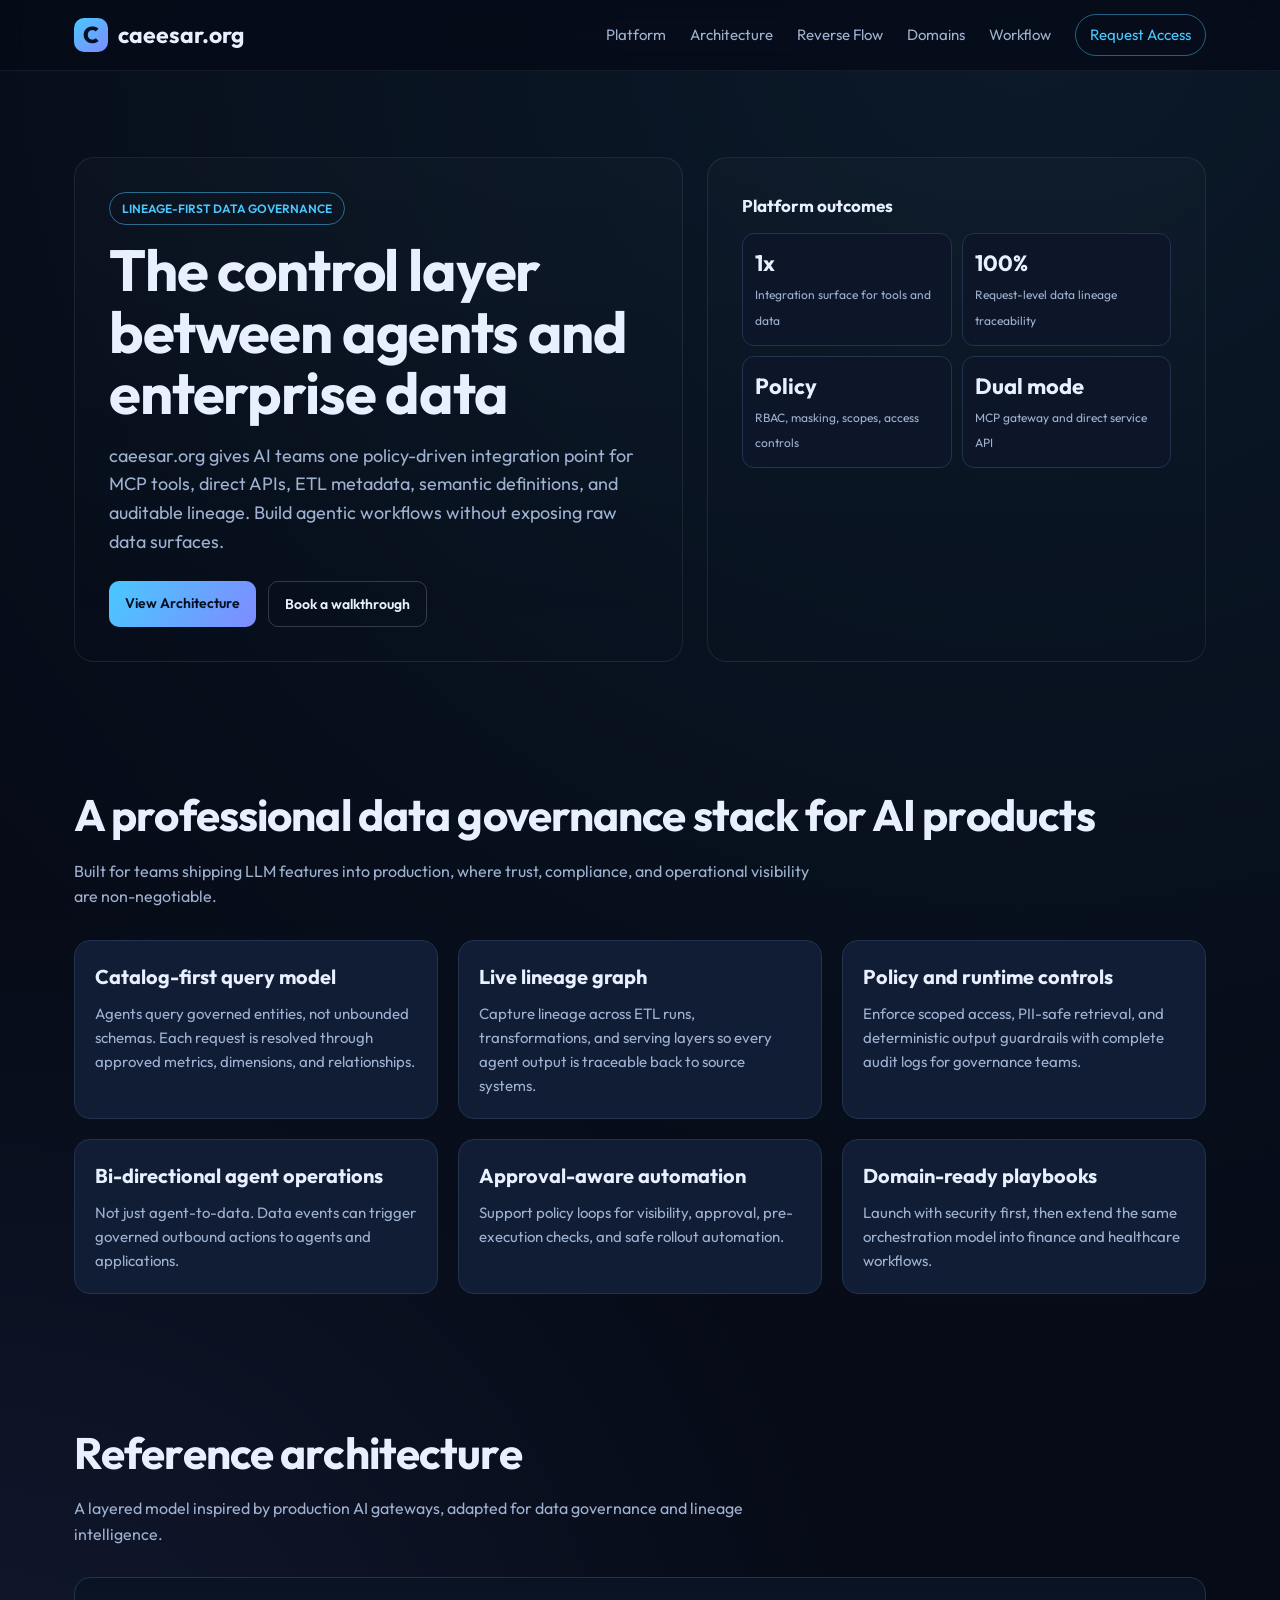
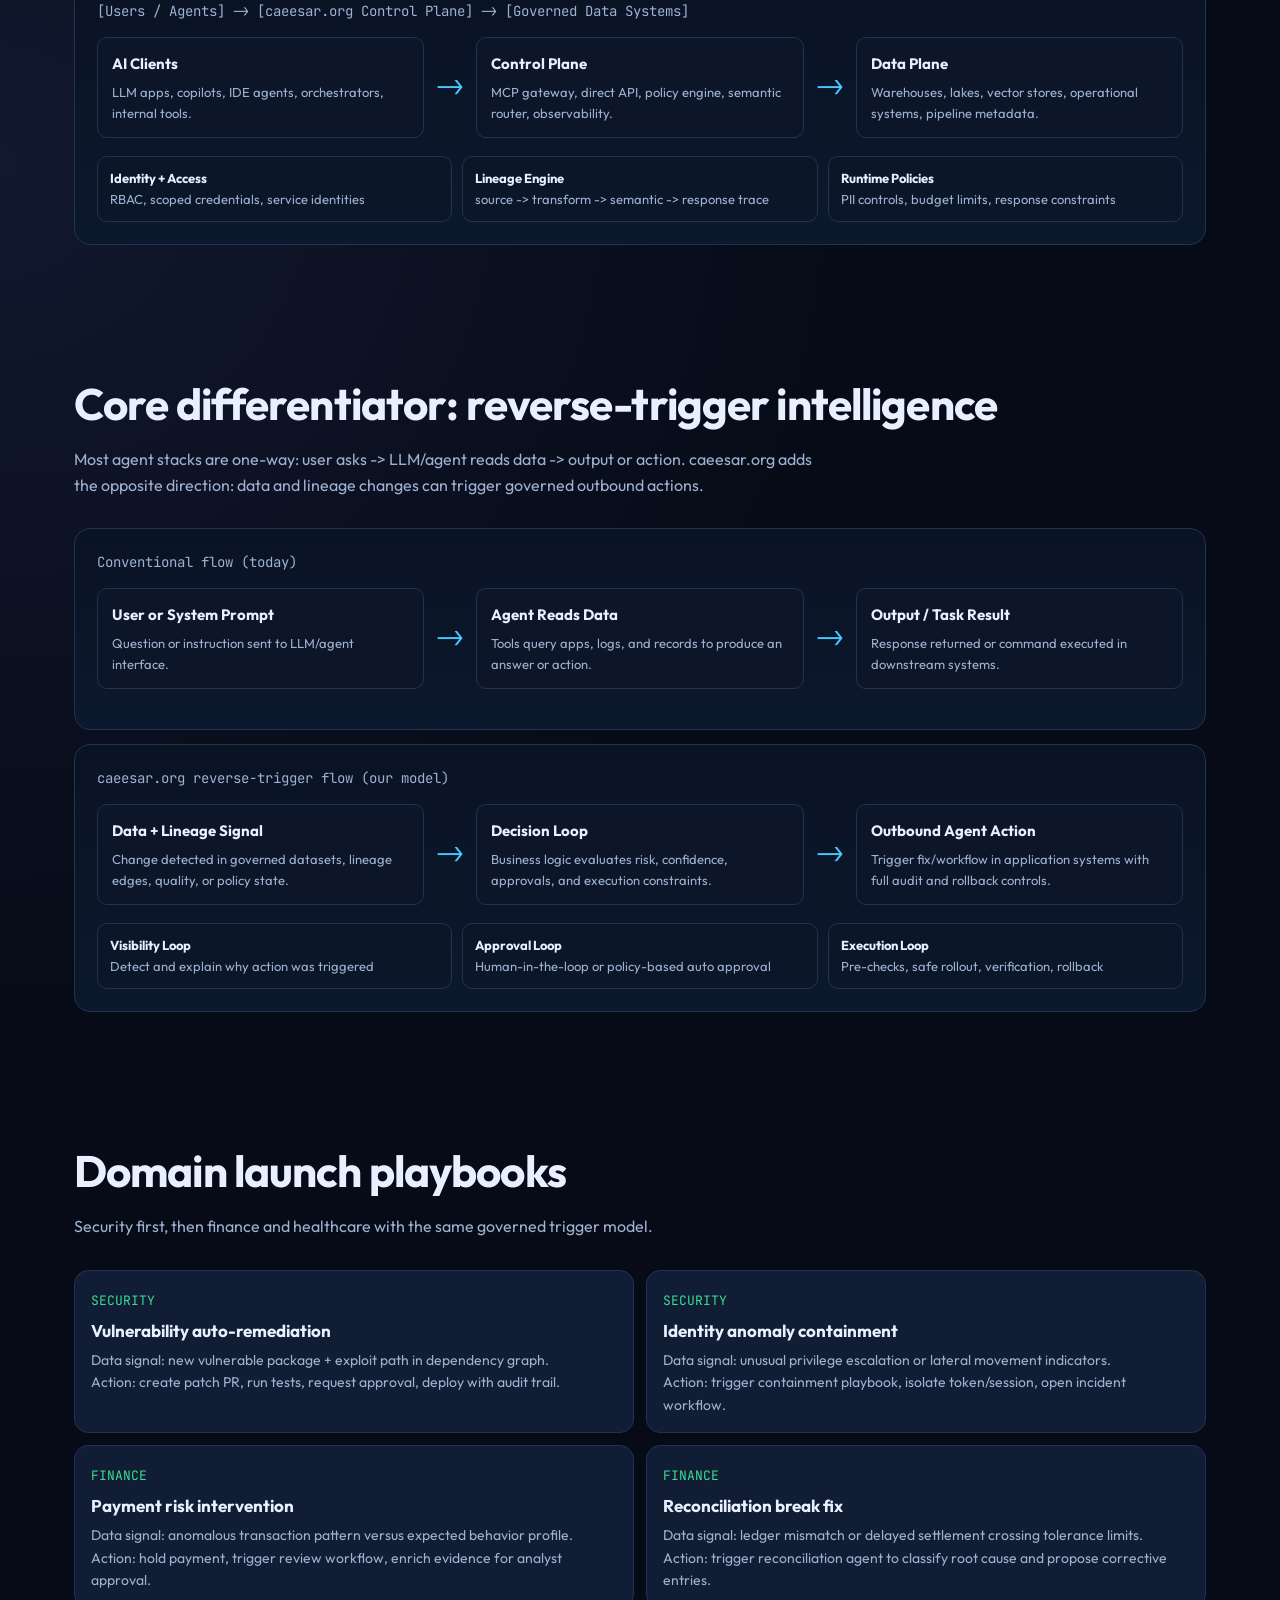
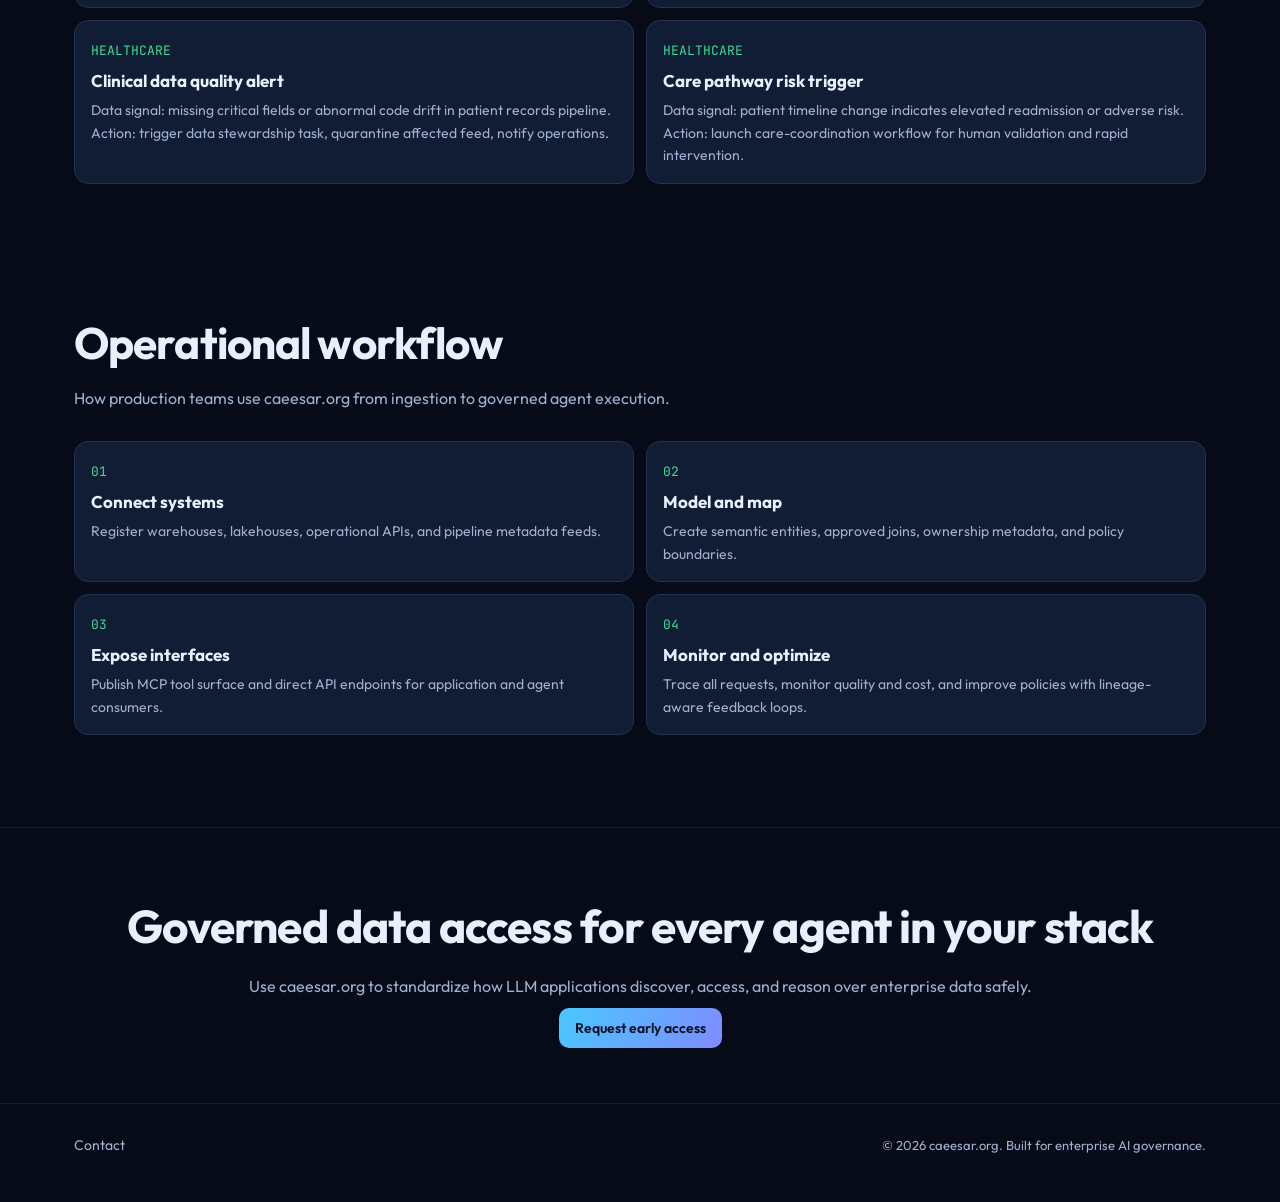
==== commit b2ea649b: "Add reverse-trigger product narrative and domain playbook diagrams. Remove the privacy page and upda" ====
--- a/index.html
+++ b/index.html
@@ -420,8 +420,9 @@
             <nav>
                 <a href="#platform">Platform</a>
                 <a href="#architecture">Architecture</a>
+                <a href="#reverse-flow">Reverse Flow</a>
+                <a href="#domains">Domains</a>
                 <a href="#workflow">Workflow</a>
-                <a href="/privacy">Privacy</a>
                 <a href="#contact" class="nav-cta">Request Access</a>
             </nav>
         </div>
@@ -486,6 +487,18 @@
                         <h3>Policy and runtime controls</h3>
                         <p>Enforce scoped access, PII-safe retrieval, and deterministic output guardrails with complete audit logs for governance teams.</p>
                     </div>
+                    <div class="card">
+                        <h3>Bi-directional agent operations</h3>
+                        <p>Not just agent-to-data. Data events can trigger governed outbound actions to agents and applications.</p>
+                    </div>
+                    <div class="card">
+                        <h3>Approval-aware automation</h3>
+                        <p>Support policy loops for visibility, approval, pre-execution checks, and safe rollout automation.</p>
+                    </div>
+                    <div class="card">
+                        <h3>Domain-ready playbooks</h3>
+                        <p>Launch with security first, then extend the same orchestration model into finance and healthcare workflows.</p>
+                    </div>
                 </div>
             </div>
         </section>
@@ -521,6 +534,105 @@
             </div>
         </section>
 
+        <section id="reverse-flow">
+            <div class="container">
+                <h2 class="section-title">Core differentiator: reverse-trigger intelligence</h2>
+                <p class="section-sub">
+                    Most agent stacks are one-way: user asks -> LLM/agent reads data -> output or action.
+                    caeesar.org adds the opposite direction: data and lineage changes can trigger governed outbound actions.
+                </p>
+                <div class="diagram-wrap">
+                    <p class="diagram-title">Conventional flow (today)</p>
+                    <div class="diagram-grid">
+                        <div class="node">
+                            <h4>User or System Prompt</h4>
+                            <p>Question or instruction sent to LLM/agent interface.</p>
+                        </div>
+                        <div class="arrow">-></div>
+                        <div class="node">
+                            <h4>Agent Reads Data</h4>
+                            <p>Tools query apps, logs, and records to produce an answer or action.</p>
+                        </div>
+                        <div class="arrow">-></div>
+                        <div class="node">
+                            <h4>Output / Task Result</h4>
+                            <p>Response returned or command executed in downstream systems.</p>
+                        </div>
+                    </div>
+                </div>
+                <div style="height:14px"></div>
+                <div class="diagram-wrap">
+                    <p class="diagram-title">caeesar.org reverse-trigger flow (our model)</p>
+                    <div class="diagram-grid">
+                        <div class="node">
+                            <h4>Data + Lineage Signal</h4>
+                            <p>Change detected in governed datasets, lineage edges, quality, or policy state.</p>
+                        </div>
+                        <div class="arrow">-></div>
+                        <div class="node">
+                            <h4>Decision Loop</h4>
+                            <p>Business logic evaluates risk, confidence, approvals, and execution constraints.</p>
+                        </div>
+                        <div class="arrow">-></div>
+                        <div class="node">
+                            <h4>Outbound Agent Action</h4>
+                            <p>Trigger fix/workflow in application systems with full audit and rollback controls.</p>
+                        </div>
+                    </div>
+                    <div class="sub-diagram">
+                        <div class="pill"><strong>Visibility Loop</strong><br>Detect and explain why action was triggered</div>
+                        <div class="pill"><strong>Approval Loop</strong><br>Human-in-the-loop or policy-based auto approval</div>
+                        <div class="pill"><strong>Execution Loop</strong><br>Pre-checks, safe rollout, verification, rollback</div>
+                    </div>
+                </div>
+            </div>
+        </section>
+
+        <section id="domains">
+            <div class="container">
+                <h2 class="section-title">Domain launch playbooks</h2>
+                <p class="section-sub">Security first, then finance and healthcare with the same governed trigger model.</p>
+                <div class="steps">
+                    <div class="step">
+                        <span class="step-num">SECURITY</span>
+                        <h4>Vulnerability auto-remediation</h4>
+                        <p>Data signal: new vulnerable package + exploit path in dependency graph.</p>
+                        <p>Action: create patch PR, run tests, request approval, deploy with audit trail.</p>
+                    </div>
+                    <div class="step">
+                        <span class="step-num">SECURITY</span>
+                        <h4>Identity anomaly containment</h4>
+                        <p>Data signal: unusual privilege escalation or lateral movement indicators.</p>
+                        <p>Action: trigger containment playbook, isolate token/session, open incident workflow.</p>
+                    </div>
+                    <div class="step">
+                        <span class="step-num">FINANCE</span>
+                        <h4>Payment risk intervention</h4>
+                        <p>Data signal: anomalous transaction pattern versus expected behavior profile.</p>
+                        <p>Action: hold payment, trigger review workflow, enrich evidence for analyst approval.</p>
+                    </div>
+                    <div class="step">
+                        <span class="step-num">FINANCE</span>
+                        <h4>Reconciliation break fix</h4>
+                        <p>Data signal: ledger mismatch or delayed settlement crossing tolerance limits.</p>
+                        <p>Action: trigger reconciliation agent to classify root cause and propose corrective entries.</p>
+                    </div>
+                    <div class="step">
+                        <span class="step-num">HEALTHCARE</span>
+                        <h4>Clinical data quality alert</h4>
+                        <p>Data signal: missing critical fields or abnormal code drift in patient records pipeline.</p>
+                        <p>Action: trigger data stewardship task, quarantine affected feed, notify operations.</p>
+                    </div>
+                    <div class="step">
+                        <span class="step-num">HEALTHCARE</span>
+                        <h4>Care pathway risk trigger</h4>
+                        <p>Data signal: patient timeline change indicates elevated readmission or adverse risk.</p>
+                        <p>Action: launch care-coordination workflow for human validation and rapid intervention.</p>
+                    </div>
+                </div>
+            </div>
+        </section>
+
         <section id="workflow">
             <div class="container">
                 <h2 class="section-title">Operational workflow</h2>
@@ -563,7 +675,6 @@
         <div class="container">
             <div class="footer-content">
                 <div class="footer-links">
-                    <a href="/privacy">Privacy Policy</a>
                     <a href="mailto:akshay@veerayyagari.com">Contact</a>
                 </div>
                 <div class="footer-copy">
